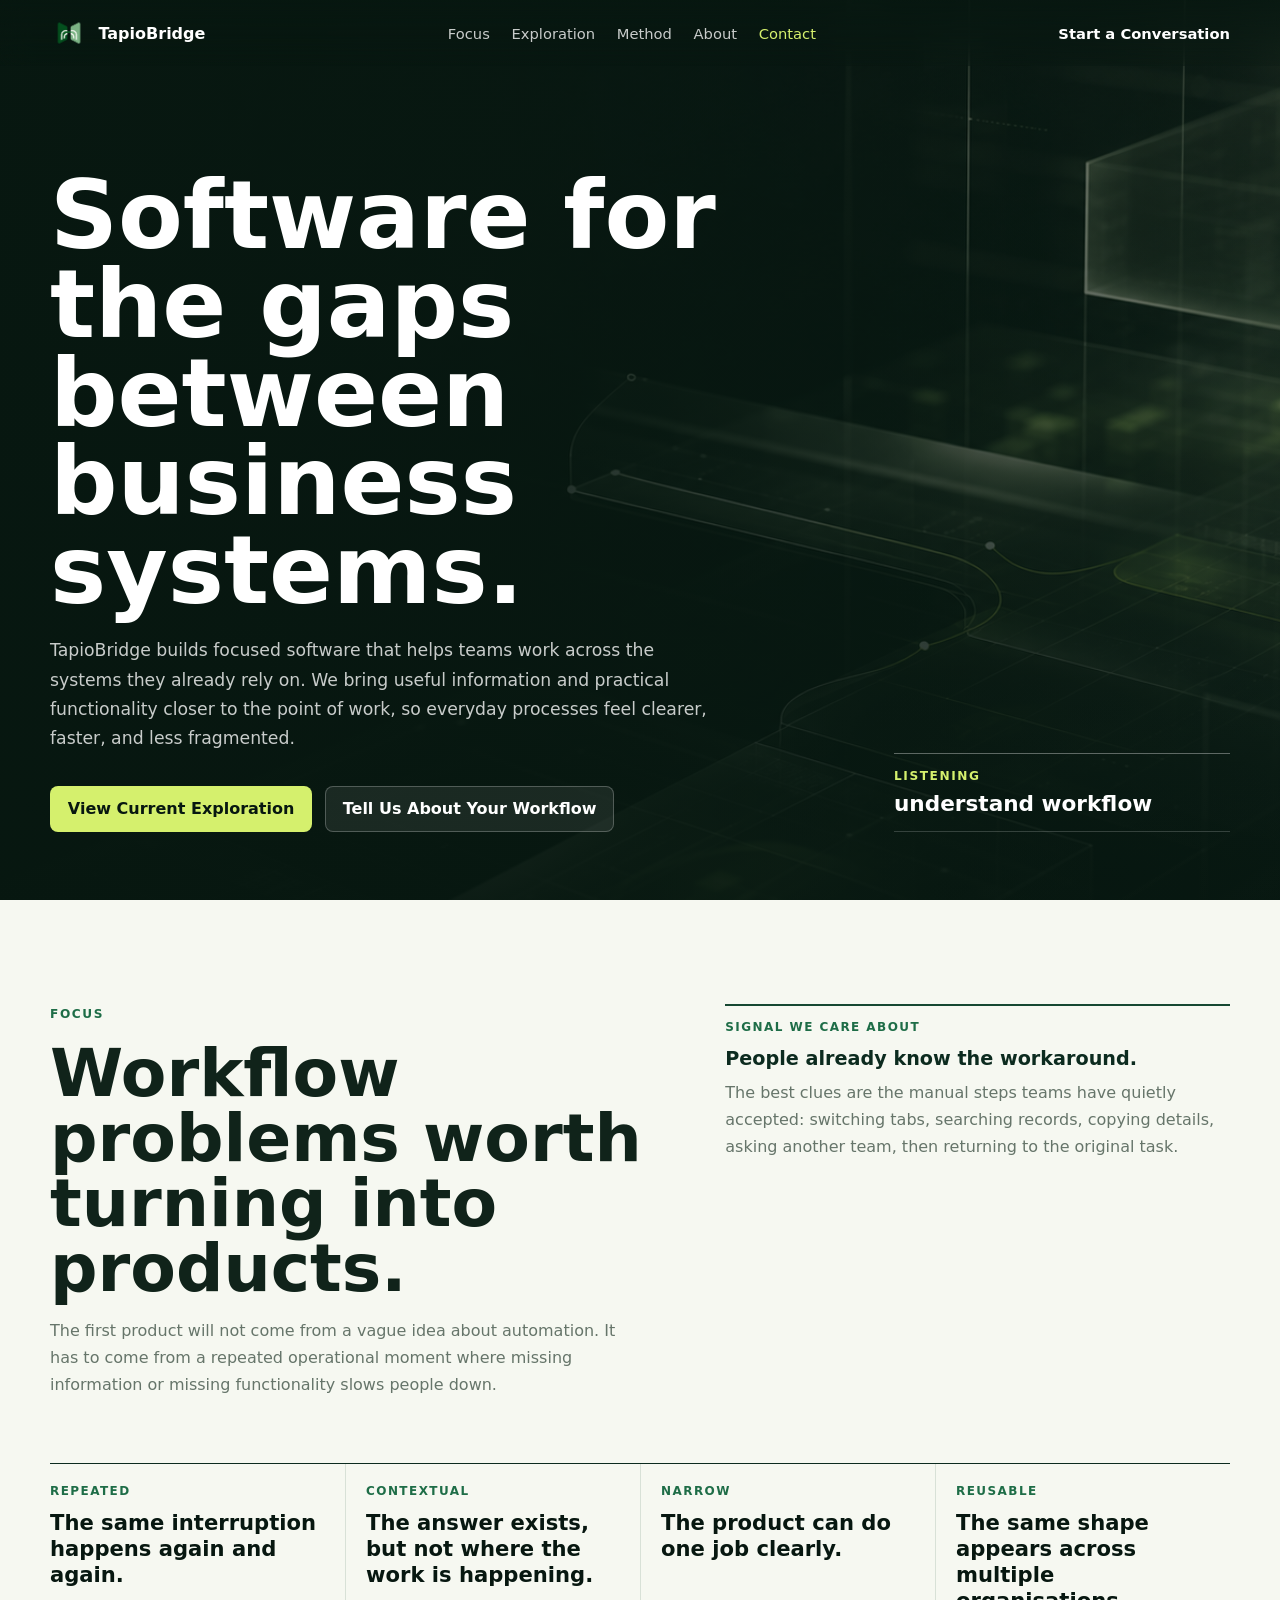
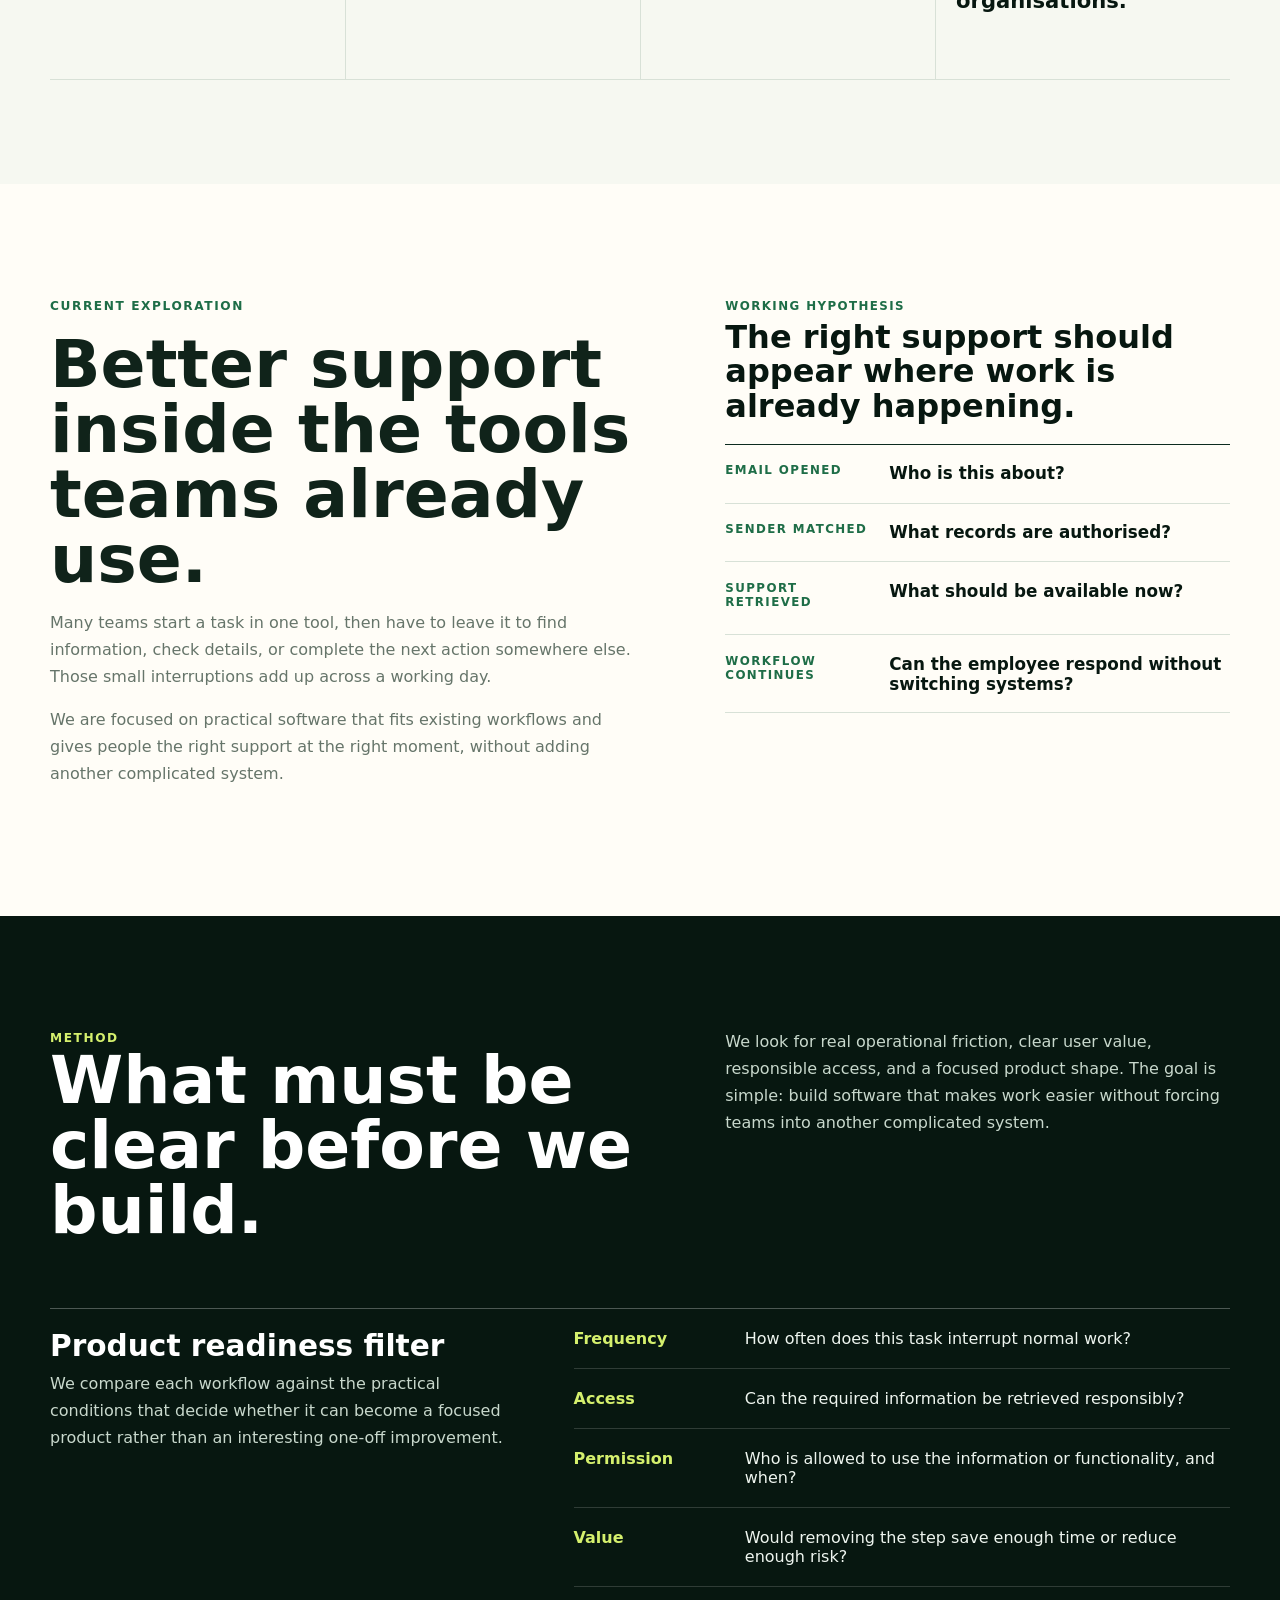
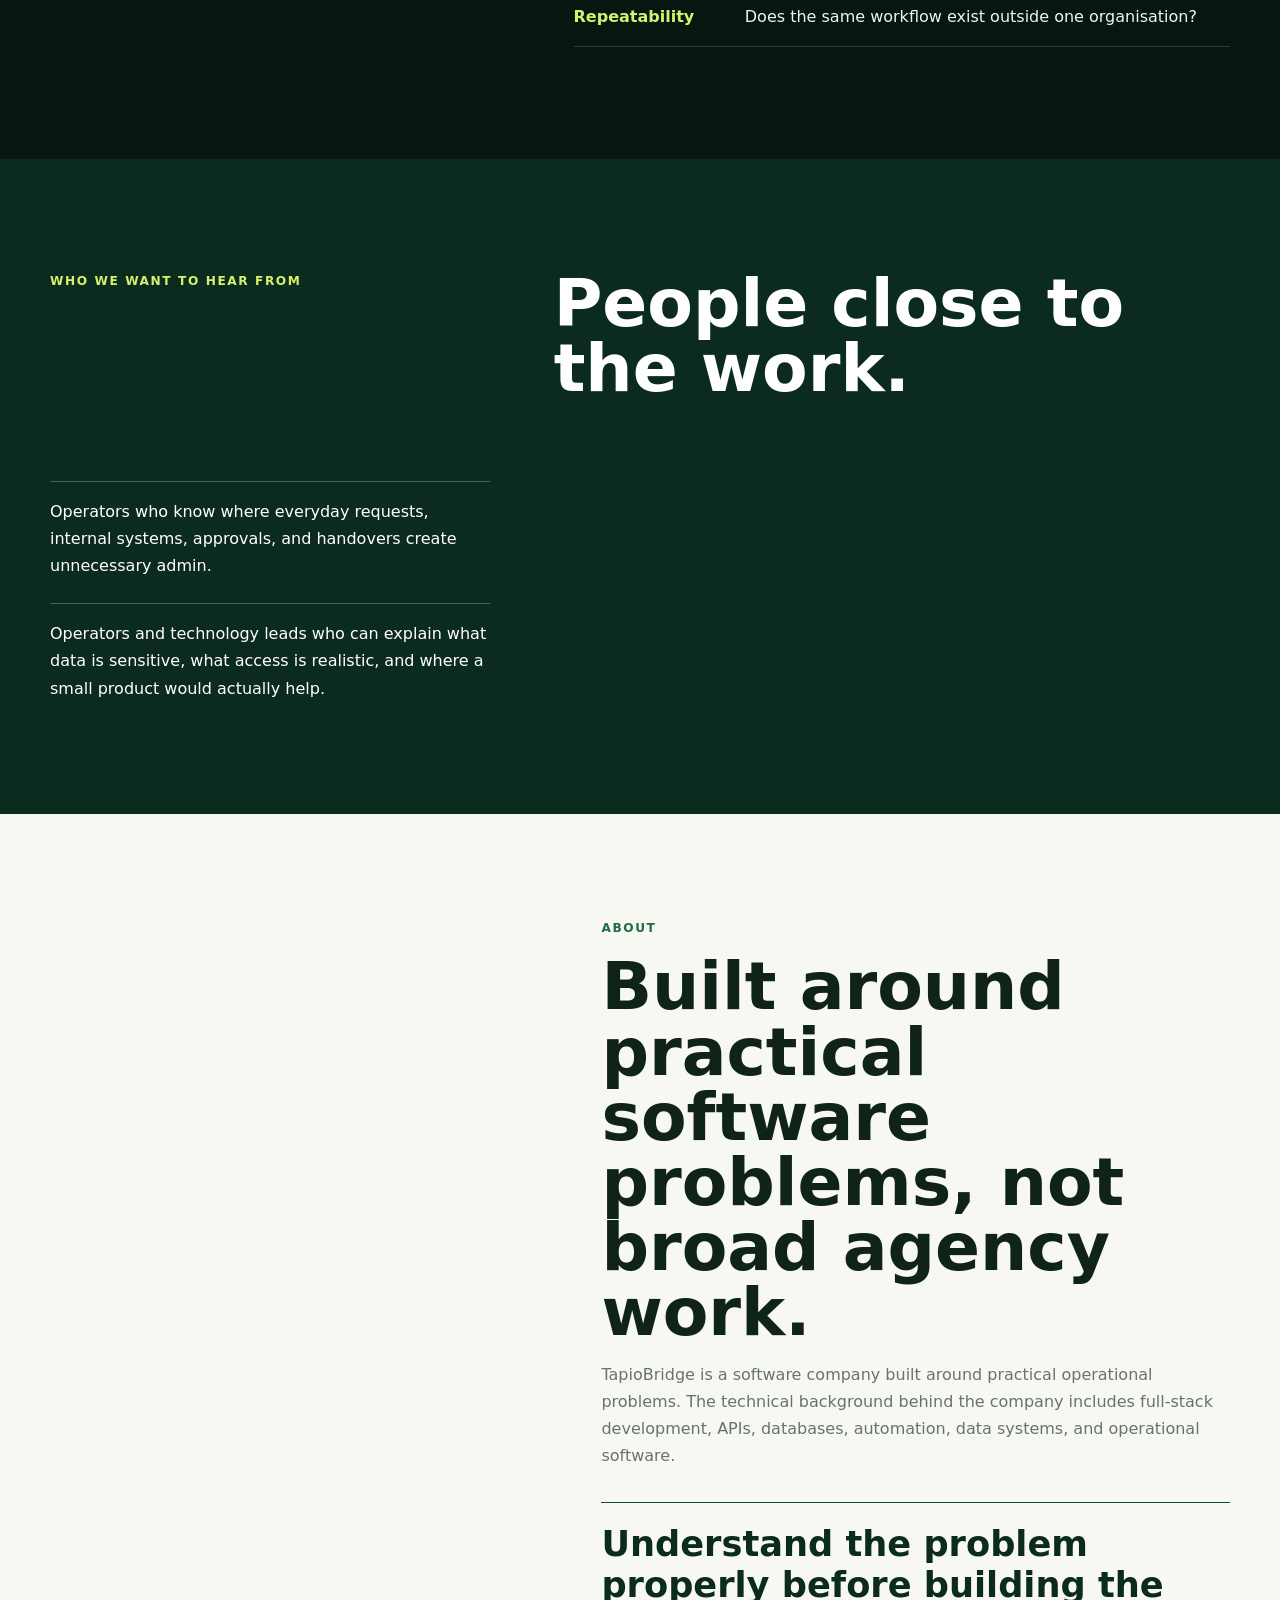
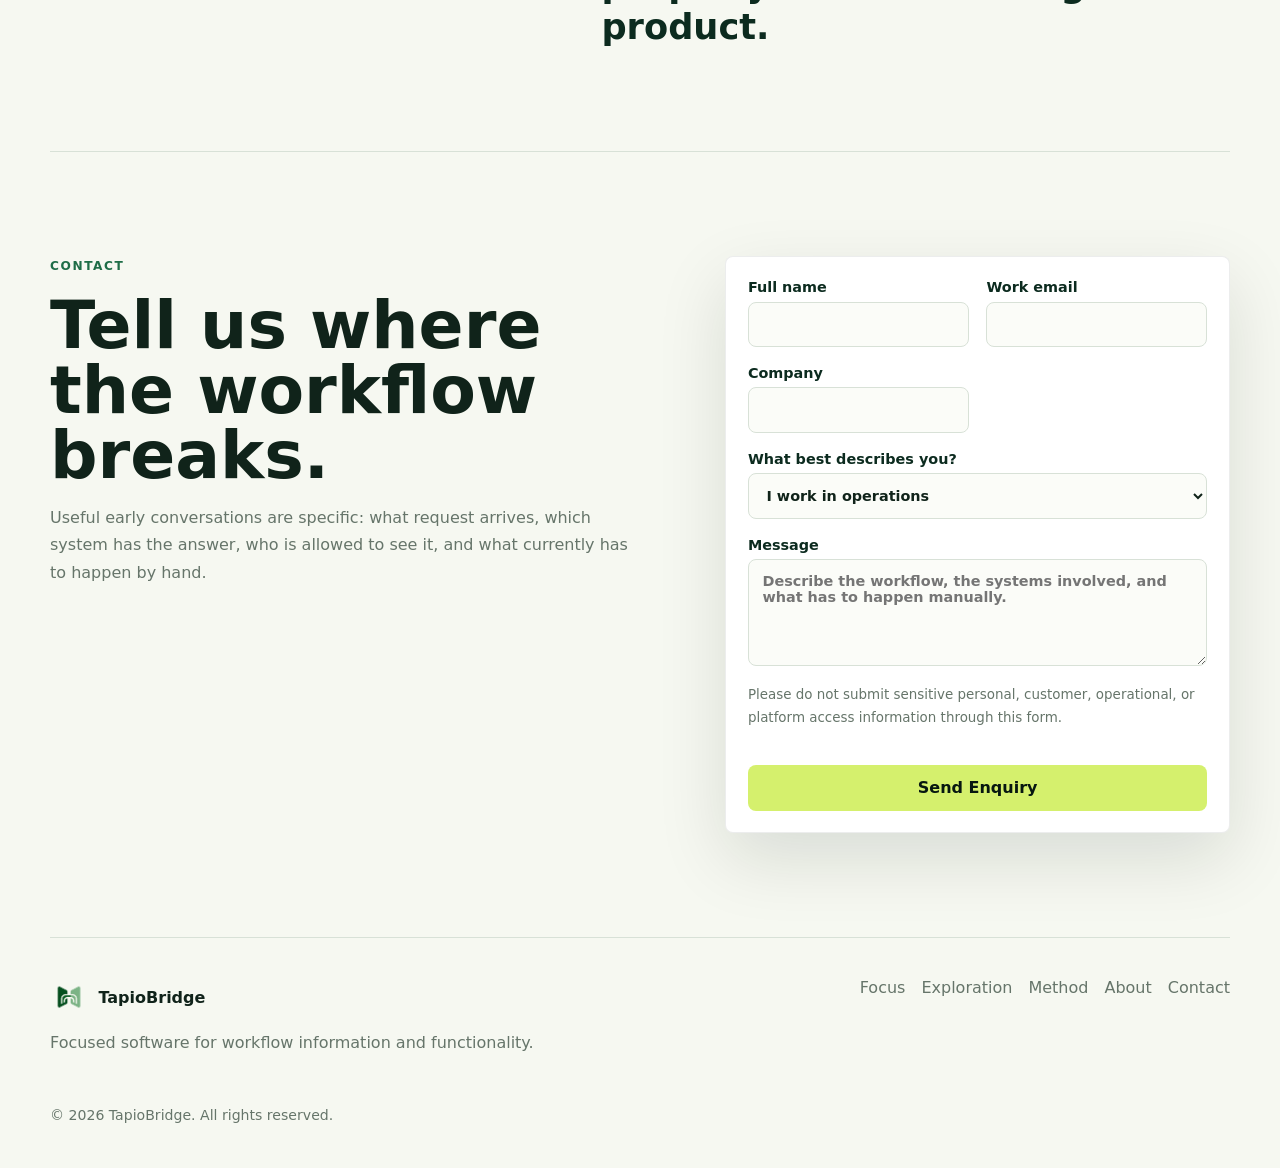
==== index.html @ 96fdd064 "update email" ====
<!doctype html>
<html lang="en">
  <head>
    <meta charset="utf-8">
    <meta name="viewport" content="width=device-width, initial-scale=1">
    <meta
      name="description"
      content="TapioBridge builds focused workflow software that brings information and functionality into the tools teams already use."
    >
    <title>TapioBridge | Workflow Software</title>
    <link rel="icon" type="image/png" href="assets/images/tapiobridge-logo.png">
    <link rel="apple-touch-icon" href="assets/images/tapiobridge-logo.png">
    <link rel="stylesheet" href="css/styles.css">
  </head>
  <body>
    <header class="site-header" id="top">
      <a class="brand" href="#top" aria-label="TapioBridge home">
        <img src="assets/images/tapiobridge-logo.png" alt="" class="brand-logo">
        <span>TapioBridge</span>
      </a>
      <button class="nav-toggle" type="button" aria-label="Open navigation" aria-expanded="false">
        <span></span>
        <span></span>
      </button>
      <nav class="nav-links" aria-label="Primary navigation">
        <a href="#focus">Focus</a>
        <a href="#exploration">Exploration</a>
        <a href="#method">Method</a>
        <a href="#about">About</a>
        <a href="#contact">Contact</a>
      </nav>
      <a class="header-link" href="#contact">Start a Conversation</a>
    </header>

    <main>
      <section class="hero">
        <div class="hero-copy reveal">
          <h1>Software for the gaps between business systems.</h1>
          <p class="hero-text">
            TapioBridge builds focused software that helps teams work across the systems they
            already rely on. We bring useful information and practical functionality closer to the
            point of work, so everyday processes feel clearer, faster, and less fragmented.
          </p>
          <div class="hero-actions">
            <a class="button button-primary" href="#exploration">View Current Exploration</a>
            <a class="button button-secondary" href="#contact">Tell Us About Your Workflow</a>
          </div>
        </div>
        <div class="hero-status reveal" aria-label="Workflow support status">
          <span id="console-state">listening</span>
          <strong id="trace-message">understand workflow</strong>
        </div>
      </section>

      <section class="section section-focus" id="focus">
        <div class="focus-layout">
          <div class="section-heading reveal">
            <p class="eyebrow">Focus</p>
            <h2>Workflow problems worth turning into products.</h2>
            <p>
              The first product will not come from a vague idea about automation. It has to come
              from a repeated operational moment where missing information or missing functionality
              slows people down.
            </p>
          </div>
          <div class="focus-note reveal">
            <span>Signal we care about</span>
            <strong>People already know the workaround.</strong>
            <p>
              The best clues are the manual steps teams have quietly accepted: switching tabs,
              searching records, copying details, asking another team, then returning to the
              original task.
            </p>
          </div>
        </div>
        <div class="signal-board reveal">
          <article class="signal-item">
            <span>Repeated</span>
            <strong>The same interruption happens again and again.</strong>
          </article>
          <article class="signal-item">
            <span>Contextual</span>
            <strong>The answer exists, but not where the work is happening.</strong>
          </article>
          <article class="signal-item">
            <span>Narrow</span>
            <strong>The product can do one job clearly.</strong>
          </article>
          <article class="signal-item">
            <span>Reusable</span>
            <strong>The same shape appears across multiple organisations.</strong>
          </article>
        </div>
      </section>

      <section class="section exploration" id="exploration">
        <div class="exploration-copy reveal">
          <p class="eyebrow">Current Exploration</p>
          <h2>Better support inside the tools teams already use.</h2>
          <p>
            Many teams start a task in one tool, then have to leave it to find information, check
            details, or complete the next action somewhere else. Those small interruptions add up
            across a working day.
          </p>
          <p>
            We are focused on practical software that fits existing workflows and gives people the
            right support at the right moment, without adding another complicated system.
          </p>
        </div>
        <div class="research-board reveal" aria-label="Workflow questions">
          <div class="board-heading">
            <span>Working hypothesis</span>
            <strong>The right support should appear where work is already happening.</strong>
          </div>
          <dl>
            <div>
              <dt>Email opened</dt>
              <dd>Who is this about?</dd>
            </div>
            <div>
              <dt>Sender matched</dt>
              <dd>What records are authorised?</dd>
            </div>
            <div>
              <dt>Support retrieved</dt>
              <dd>What should be available now?</dd>
            </div>
            <div>
              <dt>Workflow continues</dt>
              <dd>Can the employee respond without switching systems?</dd>
            </div>
          </dl>
        </div>
      </section>

      <section class="section method" id="method">
        <div class="method-heading reveal">
          <div class="method-title">
            <p class="eyebrow">Method</p>
            <h2>What must be clear before we build.</h2>
          </div>
          <p>
            We look for real operational friction, clear user value, responsible access, and a
            focused product shape. The goal is simple: build software that makes work easier without
            forcing teams into another complicated system.
          </p>
        </div>
        <div class="readiness-panel reveal">
          <div class="readiness-main">
            <h3>Product readiness filter</h3>
            <p>
              We compare each workflow against the practical conditions that decide whether it can
              become a focused product rather than an interesting one-off improvement.
            </p>
          </div>
          <ul class="readiness-list">
            <li>
              <strong>Frequency</strong>
              <span>How often does this task interrupt normal work?</span>
            </li>
            <li>
              <strong>Access</strong>
              <span>Can the required information be retrieved responsibly?</span>
            </li>
            <li>
              <strong>Permission</strong>
              <span>Who is allowed to use the information or functionality, and when?</span>
            </li>
            <li>
              <strong>Value</strong>
              <span>Would removing the step save enough time or reduce enough risk?</span>
            </li>
            <li>
              <strong>Repeatability</strong>
              <span>Does the same workflow exist outside one organisation?</span>
            </li>
          </ul>
        </div>
      </section>

      <section class="section conversation">
        <div class="conversation-panel reveal">
          <p class="eyebrow">Who We Want To Hear From</p>
          <h2>People close to the work.</h2>
          <div class="conversation-columns">
            <p>
              Operators who know where everyday requests, internal systems, approvals, and
              handovers create unnecessary admin.
            </p>
            <p>
              Operators and technology leads who can explain what data is sensitive, what access is
              realistic, and where a small product would actually help.
            </p>
          </div>
        </div>
      </section>

      <section class="section about" id="about">
        <div class="about-copy reveal">
          <p class="eyebrow">About</p>
          <h2>Built around practical software problems, not broad agency work.</h2>
          <p>
            TapioBridge is a software company built around practical operational problems. The
            technical background behind the company includes full-stack development, APIs,
            databases, automation, data systems, and operational software.
          </p>
          <blockquote>Understand the problem properly before building the product.</blockquote>
        </div>
      </section>

      <section class="section contact" id="contact">
        <div class="contact-copy reveal">
          <p class="eyebrow">Contact</p>
          <h2>Tell us where the workflow breaks.</h2>
          <p>
            Useful early conversations are specific: what request arrives, which system has the
            answer, who is allowed to see it, and what currently has to happen by hand.
          </p>
        </div>
        <form class="contact-form reveal" action="https://formsubmit.co/ajax/contact@tapiobridge.com" method="POST">
          <input type="hidden" name="_subject" value="New TapioBridge enquiry">
          <input type="hidden" name="_template" value="table">
          <input type="hidden" name="_captcha" value="false">
          <input type="hidden" name="_url" value="https://tapiobridge.com">
          <label>
            Full name
            <input type="text" name="name" autocomplete="name" required>
          </label>
          <label>
            Work email
            <input type="email" name="email" autocomplete="email" required>
          </label>
          <label>
            Company
            <input type="text" name="company" autocomplete="organization" required>
          </label>
          <label class="full-span">
            What best describes you?
            <select name="reason">
              <option>I work in operations</option>
              <option>I manage systems or data access</option>
              <option>I know a repeated workflow problem</option>
              <option>I have a general enquiry</option>
            </select>
          </label>
          <label class="full-span">
            Message
            <textarea name="message" rows="5" placeholder="Describe the workflow, the systems involved, and what has to happen manually." required></textarea>
          </label>
          <p class="privacy-note full-span">
            Please do not submit sensitive personal, customer, operational, or platform access
            information through this form.
          </p>
          <p class="form-status full-span" aria-live="polite"></p>
          <button class="button button-primary full-span" type="submit">Send Enquiry</button>
        </form>
      </section>
    </main>

    <footer class="site-footer">
      <div>
        <a class="brand footer-brand" href="#top" aria-label="TapioBridge home">
          <img src="assets/images/tapiobridge-logo.png" alt="" class="brand-logo">
          <span>TapioBridge</span>
        </a>
        <p>Focused software for workflow information and functionality.</p>
      </div>
      <nav class="footer-nav" aria-label="Footer navigation">
        <a href="#focus">Focus</a>
        <a href="#exploration">Exploration</a>
        <a href="#method">Method</a>
        <a href="#about">About</a>
        <a href="#contact">Contact</a>
      </nav>
      <p class="copyright">&copy; 2026 TapioBridge. All rights reserved.</p>
    </footer>

    <script src="js/main.js"></script>
  </body>
</html>
---- css/styles.css ----
:root {
  --paper: #f6f8f1;
  --paper-strong: #fffdf7;
  --ink: #10231a;
  --muted: #66756a;
  --line: #d8e1d7;
  --green-950: #071710;
  --green-900: #0c2b1f;
  --green-800: #164832;
  --green-700: #1e6d47;
  --green-500: #4da874;
  --sage: #dbe9d7;
  --lime: #d5f06d;
  --radius: 8px;
}

* {
  box-sizing: border-box;
}

html {
  scroll-behavior: smooth;
}

body {
  margin: 0;
  color: var(--ink);
  background: var(--paper);
  font-family: ui-sans-serif, system-ui, -apple-system, BlinkMacSystemFont, "Segoe UI", Arial, sans-serif;
}

a {
  color: inherit;
  text-decoration: none;
}

button,
input,
select,
textarea {
  font: inherit;
}

.site-header {
  position: fixed;
  top: 0;
  left: 0;
  right: 0;
  z-index: 20;
  display: grid;
  grid-template-columns: auto 1fr auto;
  align-items: center;
  gap: 1.5rem;
  padding: 0.9rem max(1rem, calc((100% - 1180px) / 2));
  color: #ffffff;
  background: linear-gradient(180deg, rgba(7, 23, 16, 0.78), rgba(7, 23, 16, 0.18));
  backdrop-filter: blur(16px);
}

.brand {
  display: inline-flex;
  align-items: center;
  gap: 0.68rem;
  font-weight: 850;
  letter-spacing: 0;
}

.brand-logo {
  width: 2.35rem;
  height: 2.35rem;
  object-fit: contain;
}

.nav-links {
  justify-self: center;
  display: flex;
  gap: 1.35rem;
  color: rgba(255, 255, 255, 0.78);
  font-size: 0.92rem;
}

.nav-links a,
.footer-nav a {
  transition: color 160ms ease;
}

.nav-links a:hover,
.nav-links a.active,
.header-link:hover {
  color: var(--lime);
}

.header-link {
  color: #ffffff;
  font-weight: 800;
  font-size: 0.92rem;
}

.nav-toggle {
  display: none;
}

.hero {
  position: relative;
  display: grid;
  grid-template-columns: minmax(0, 0.88fr) minmax(280px, 0.52fr);
  align-items: end;
  gap: 2rem;
  min-height: 100vh;
  padding: 8rem max(1rem, calc((100% - 1180px) / 2)) 4.25rem;
  color: #ffffff;
  overflow: hidden;
  isolation: isolate;
}

.hero::before {
  content: "";
  position: absolute;
  inset: -3%;
  z-index: -2;
  background-image: url("../assets/images/tapiobridge-hero-background.png");
  background-size: cover;
  background-position: center;
  transform: scale(1.03);
  animation: heroDrift 18s ease-in-out infinite alternate;
}

.hero::after {
  content: "";
  position: absolute;
  inset: 0;
  z-index: -1;
  background:
    linear-gradient(90deg, rgba(7, 23, 16, 0.93) 0%, rgba(7, 23, 16, 0.76) 39%, rgba(7, 23, 16, 0.2) 100%),
    linear-gradient(180deg, rgba(7, 23, 16, 0.2), rgba(7, 23, 16, 0.88));
}

.hero-copy {
  max-width: 760px;
}

.eyebrow {
  margin: 0 0 1rem;
  color: var(--green-700);
  font-size: 0.76rem;
  font-weight: 900;
  letter-spacing: 0.13em;
  text-transform: uppercase;
}

.hero .eyebrow,
.method .eyebrow,
.conversation-panel .eyebrow {
  color: var(--lime);
}

h1,
h2,
h3,
p {
  margin-top: 0;
}

h1 {
  max-width: 11.5ch;
  margin-bottom: 1.35rem;
  font-size: 5.9rem;
  line-height: 0.94;
  letter-spacing: 0;
}

h2 {
  max-width: 13ch;
  margin-bottom: 1rem;
  font-size: 4.15rem;
  line-height: 0.98;
  letter-spacing: 0;
}

h3 {
  margin-bottom: 0.45rem;
  font-size: 1.08rem;
}

p {
  color: var(--muted);
  line-height: 1.7;
}

.hero-text {
  max-width: 42rem;
  color: rgba(255, 255, 255, 0.78);
  font-size: 1.08rem;
}

.hero-actions {
  display: flex;
  flex-wrap: wrap;
  gap: 0.8rem;
  margin-top: 2rem;
}

.button {
  display: inline-flex;
  align-items: center;
  justify-content: center;
  min-height: 2.85rem;
  padding: 0.88rem 1.05rem;
  border: 1px solid transparent;
  border-radius: var(--radius);
  font-weight: 850;
  line-height: 1;
  transition: transform 170ms ease, background 170ms ease, border-color 170ms ease;
}

.button:hover {
  transform: translateY(-2px);
}

.button-primary {
  color: var(--green-950);
  background: var(--lime);
}

.button-secondary {
  color: #ffffff;
  border-color: rgba(255, 255, 255, 0.24);
  background: rgba(255, 255, 255, 0.08);
}

.hero-status {
  justify-self: end;
  width: min(100%, 21rem);
  padding: 0.95rem 0;
  border-top: 1px solid rgba(255, 255, 255, 0.34);
  border-bottom: 1px solid rgba(255, 255, 255, 0.18);
}

.hero-status span {
  display: block;
  margin-bottom: 0.5rem;
  color: var(--lime);
  font-size: 0.76rem;
  font-weight: 900;
  letter-spacing: 0.13em;
  text-transform: uppercase;
}

.hero-status strong {
  color: #ffffff;
  font-size: 1.35rem;
}

.section,
.site-footer {
  width: min(1180px, calc(100% - 2rem));
  margin: 0 auto;
}

.section {
  padding: 6.5rem 0;
}

.focus-layout,
.exploration,
.method-heading,
.contact {
  display: grid;
  grid-template-columns: minmax(0, 0.92fr) minmax(320px, 0.78fr);
  gap: 5rem;
  align-items: start;
}

.section-heading {
  display: grid;
  gap: 1rem;
}

.section-heading h2,
.method-heading h2 {
  margin-bottom: 0;
}

.section-heading p {
  max-width: 680px;
  margin-bottom: 0;
}

.focus-note {
  padding-top: 0.9rem;
  border-top: 2px solid var(--green-800);
}

.focus-note span,
.signal-item span {
  display: block;
  margin-bottom: 0.8rem;
  color: var(--green-700);
  font-size: 0.75rem;
  font-weight: 900;
  letter-spacing: 0.12em;
  text-transform: uppercase;
}

.focus-note strong {
  display: block;
  margin-bottom: 0.55rem;
  color: var(--green-900);
  font-size: 1.2rem;
}

.focus-note p {
  margin-bottom: 0;
}

.signal-board {
  display: grid;
  grid-template-columns: repeat(4, minmax(0, 1fr));
  margin-top: 4rem;
  border-top: 1px solid var(--green-900);
}

.signal-item {
  min-height: 13.5rem;
  padding: 1.25rem 1.25rem 1.25rem 0;
  border-bottom: 1px solid var(--line);
}

.signal-item + .signal-item {
  padding-left: 1.25rem;
  border-left: 1px solid var(--line);
}

.signal-item strong {
  display: block;
  max-width: 17rem;
  color: var(--green-950);
  font-size: 1.32rem;
  line-height: 1.22;
}

.exploration {
  width: 100%;
  max-width: none;
  padding: 7rem max(1rem, calc((100% - 1180px) / 2));
  background: var(--paper-strong);
}

.exploration-copy p:not(.eyebrow) {
  max-width: 680px;
}

.disclaimer {
  margin-top: 1.5rem;
  padding-top: 1rem;
  border-top: 1px solid var(--line);
  color: var(--green-800);
  font-weight: 730;
}

.research-board {
  padding-top: 0.2rem;
}

.board-heading {
  padding: 0 0 1.25rem;
  border-bottom: 1px solid var(--green-900);
}

.board-heading span,
.research-board dt {
  display: block;
  margin-bottom: 0.45rem;
  color: var(--green-700);
  font-size: 0.74rem;
  font-weight: 900;
  letter-spacing: 0.12em;
  text-transform: uppercase;
}

.board-heading strong {
  display: block;
  color: var(--green-950);
  font-size: 2rem;
  line-height: 1.08;
}

.research-board dl {
  margin: 0;
}

.research-board dl div {
  display: grid;
  grid-template-columns: minmax(9rem, 0.36fr) minmax(0, 1fr);
  gap: 1.25rem;
  padding: 1.15rem 0;
  border-bottom: 1px solid var(--line);
}

.research-board dd {
  margin: 0;
  color: var(--green-950);
  font-size: 1.05rem;
  font-weight: 800;
}

.method {
  width: 100%;
  max-width: none;
  padding: 7rem max(1rem, calc((100% - 1180px) / 2));
  background: var(--green-950);
}

.method-heading {
  margin-bottom: 4rem;
}

.method-heading h2,
.method-heading p {
  color: #ffffff;
}

.method-heading p {
  margin-bottom: 0;
  color: #c8d8cc;
}

.readiness-panel {
  display: grid;
  grid-template-columns: minmax(0, 0.7fr) minmax(0, 1fr);
  gap: 4rem;
  align-items: start;
  border-top: 1px solid rgba(255, 255, 255, 0.28);
}

.readiness-main {
  position: sticky;
  top: 6rem;
  padding-top: 1.25rem;
}

.readiness-main h3 {
  color: #ffffff;
  font-size: 1.85rem;
}

.readiness-main p {
  color: #c8d8cc;
}

.readiness-list {
  padding: 0;
  margin: 0;
  list-style: none;
}

.readiness-list li {
  display: grid;
  grid-template-columns: minmax(8rem, 0.32fr) minmax(0, 1fr);
  gap: 1rem;
  padding: 1.25rem 0;
  border-bottom: 1px solid rgba(255, 255, 255, 0.16);
}

.readiness-list strong {
  color: var(--lime);
}

.readiness-list span {
  color: #eef5ef;
}

.conversation {
  width: 100%;
  max-width: none;
  padding: 0;
}

.conversation-panel {
  display: grid;
  grid-template-columns: minmax(0, 0.65fr) minmax(0, 1fr);
  gap: 4rem;
  padding: 7rem max(1rem, calc((100% - 1180px) / 2));
  background: var(--green-900);
}

.conversation-panel h2,
.conversation-panel p {
  color: #ffffff;
}

.conversation-columns {
  display: grid;
  gap: 1.5rem;
}

.conversation-columns p {
  margin: 0;
  padding-top: 1rem;
  border-top: 1px solid rgba(255, 255, 255, 0.26);
}

.about {
  display: grid;
  grid-template-columns: minmax(0, 0.75fr) minmax(0, 1fr);
  gap: 5rem;
}

.about-copy {
  grid-column: 2;
}

blockquote {
  margin: 2rem 0 0;
  padding: 1.25rem 0 0;
  border-top: 1px solid var(--green-800);
  color: var(--green-900);
  font-size: 2.2rem;
  font-weight: 850;
  line-height: 1.18;
}

.contact {
  padding-top: 6.5rem;
  border-top: 1px solid var(--line);
}

.contact-form {
  display: grid;
  grid-template-columns: repeat(2, minmax(0, 1fr));
  gap: 1.1rem;
  padding: 1.35rem;
  border: 1px solid rgba(16, 35, 26, 0.08);
  border-radius: var(--radius);
  background: #ffffff;
  box-shadow: 0 26px 70px rgba(7, 23, 16, 0.12);
}

label {
  display: grid;
  gap: 0.42rem;
  color: var(--green-900);
  font-size: 0.9rem;
  font-weight: 760;
}

input,
select,
textarea {
  width: 100%;
  min-height: 2.85rem;
  padding: 0.78rem 0.85rem;
  border: 1px solid var(--line);
  border-radius: var(--radius);
  background: #fbfcf8;
  color: var(--ink);
  outline: none;
  transition: border-color 160ms ease, box-shadow 160ms ease, background 160ms ease;
}

textarea {
  resize: vertical;
}

input:focus,
select:focus,
textarea:focus {
  border-color: var(--green-700);
  background: #ffffff;
  box-shadow: 0 0 0 4px rgba(77, 168, 116, 0.12);
}

.full-span {
  grid-column: 1 / -1;
}

.privacy-note {
  margin: 0;
  font-size: 0.84rem;
}

.form-status {
  margin: 0;
  font-size: 0.92rem;
  font-weight: 760;
}

.form-status.is-success {
  color: var(--green-700);
}

.form-status.is-error {
  color: #8b1e1e;
}

.site-footer {
  display: grid;
  grid-template-columns: minmax(250px, 1fr) auto;
  gap: 2rem;
  padding: 2.5rem 0;
  border-top: 1px solid var(--line);
}

.footer-brand {
  margin-bottom: 0.8rem;
}

.footer-nav {
  display: flex;
  flex-wrap: wrap;
  justify-content: flex-end;
  gap: 1rem;
  color: var(--muted);
}

.footer-nav a:hover {
  color: var(--green-700);
}

.copyright {
  grid-column: 1 / -1;
  margin: 0;
  font-size: 0.88rem;
}

.reveal {
  opacity: 0;
  transform: translateY(18px);
  transition: opacity 650ms ease, transform 650ms ease;
}

.reveal.in-view {
  opacity: 1;
  transform: translateY(0);
}

@keyframes heroDrift {
  from {
    transform: scale(1.03) translate3d(0, 0, 0);
  }
  to {
    transform: scale(1.08) translate3d(-1.4rem, -0.8rem, 0);
  }
}

@media (prefers-reduced-motion: reduce) {
  *,
  *::before,
  *::after {
    scroll-behavior: auto !important;
    animation-duration: 0.01ms !important;
    animation-iteration-count: 1 !important;
    transition-duration: 0.01ms !important;
  }

  .reveal {
    opacity: 1;
    transform: none;
  }
}

@media (max-width: 980px) {
  .site-header {
    grid-template-columns: auto auto;
    padding-inline: 1rem;
  }

  .nav-toggle {
    justify-self: end;
    display: grid;
    gap: 0.36rem;
    place-content: center;
    width: 2.65rem;
    height: 2.65rem;
    border: 1px solid rgba(255, 255, 255, 0.22);
    border-radius: var(--radius);
    background: rgba(255, 255, 255, 0.08);
  }

  .nav-toggle span {
    width: 1.1rem;
    height: 2px;
    background: #ffffff;
  }

  .nav-links,
  .header-link {
    display: none;
  }

  .nav-links.open {
    grid-column: 1 / -1;
    display: grid;
    justify-self: stretch;
    gap: 0.8rem;
    padding: 1rem 0;
    border-top: 1px solid rgba(255, 255, 255, 0.22);
  }

  .hero,
  .focus-layout,
  .exploration,
  .method-heading,
  .readiness-panel,
  .conversation-panel,
  .about,
  .contact {
    grid-template-columns: 1fr;
  }

  .hero {
    align-items: end;
    min-height: 860px;
    padding-inline: 1rem;
  }

  h1 {
    font-size: 4.55rem;
  }

  h2 {
    font-size: 3.15rem;
  }

  .hero-status {
    justify-self: start;
  }

  .signal-board {
    grid-template-columns: repeat(2, minmax(0, 1fr));
  }

  .signal-item:nth-child(odd) {
    padding-left: 0;
    border-left: 0;
  }

  .about-copy {
    grid-column: auto;
  }

  .readiness-main {
    position: static;
  }
}

@media (max-width: 680px) {
  .site-header {
    padding-block: 0.72rem;
  }

  .brand {
    gap: 0.52rem;
    font-size: 0.96rem;
  }

  .brand-logo {
    width: 2rem;
    height: 2rem;
  }

  .nav-toggle {
    width: 2.35rem;
    height: 2.35rem;
  }

  .hero {
    min-height: 760px;
    padding-top: 6.4rem;
  }

  h1 {
    max-width: 12.8ch;
    font-size: 3.05rem;
  }

  h2 {
    max-width: 16ch;
    font-size: 2.18rem;
  }

  blockquote {
    font-size: 1.5rem;
  }

  .hero-actions {
    width: 100%;
  }

  .button {
    min-height: 2.55rem;
    padding: 0.72rem 0.9rem;
    font-size: 0.92rem;
  }

  .signal-board,
  .research-board dl div,
  .readiness-list li,
  .contact-form,
  .site-footer {
    grid-template-columns: 1fr;
  }

  .signal-item,
  .signal-item + .signal-item {
    min-height: auto;
    padding: 1.1rem 0;
    border-left: 0;
  }

  .footer-nav {
    justify-content: flex-start;
  }
}
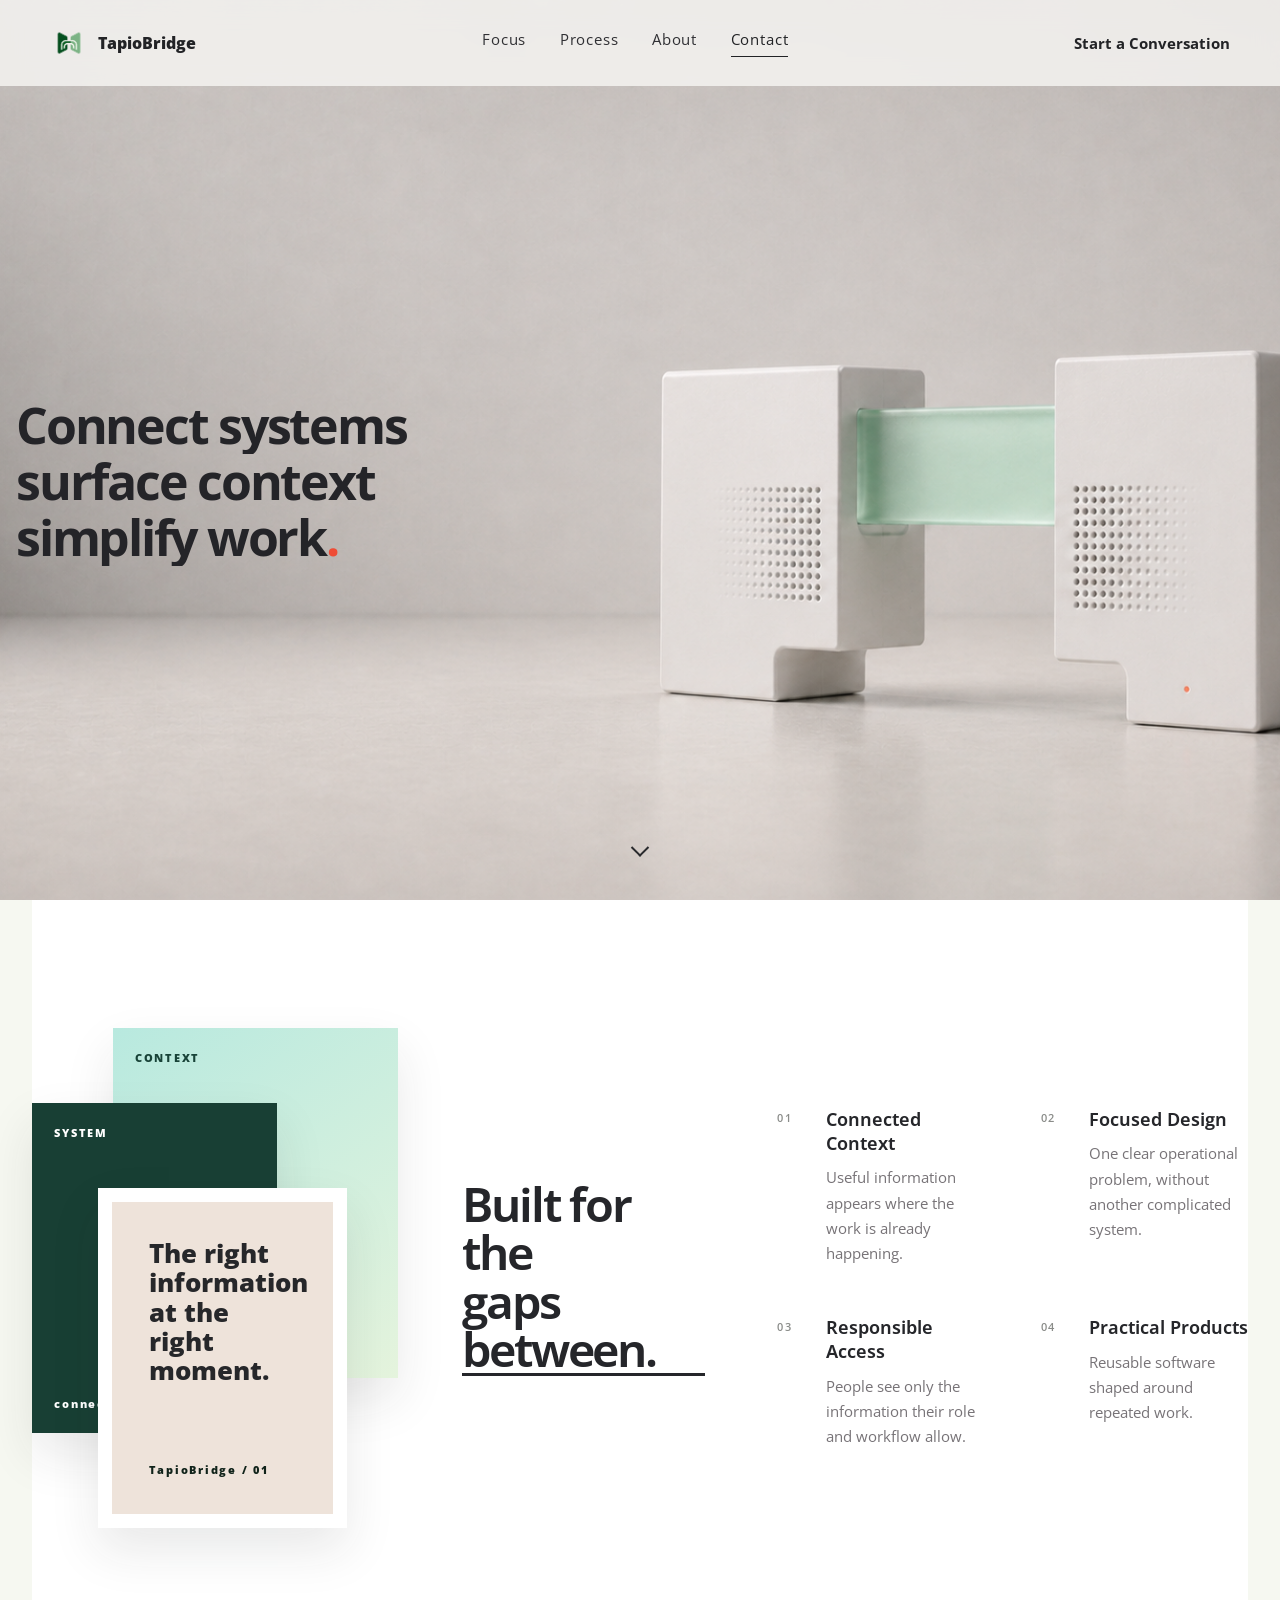
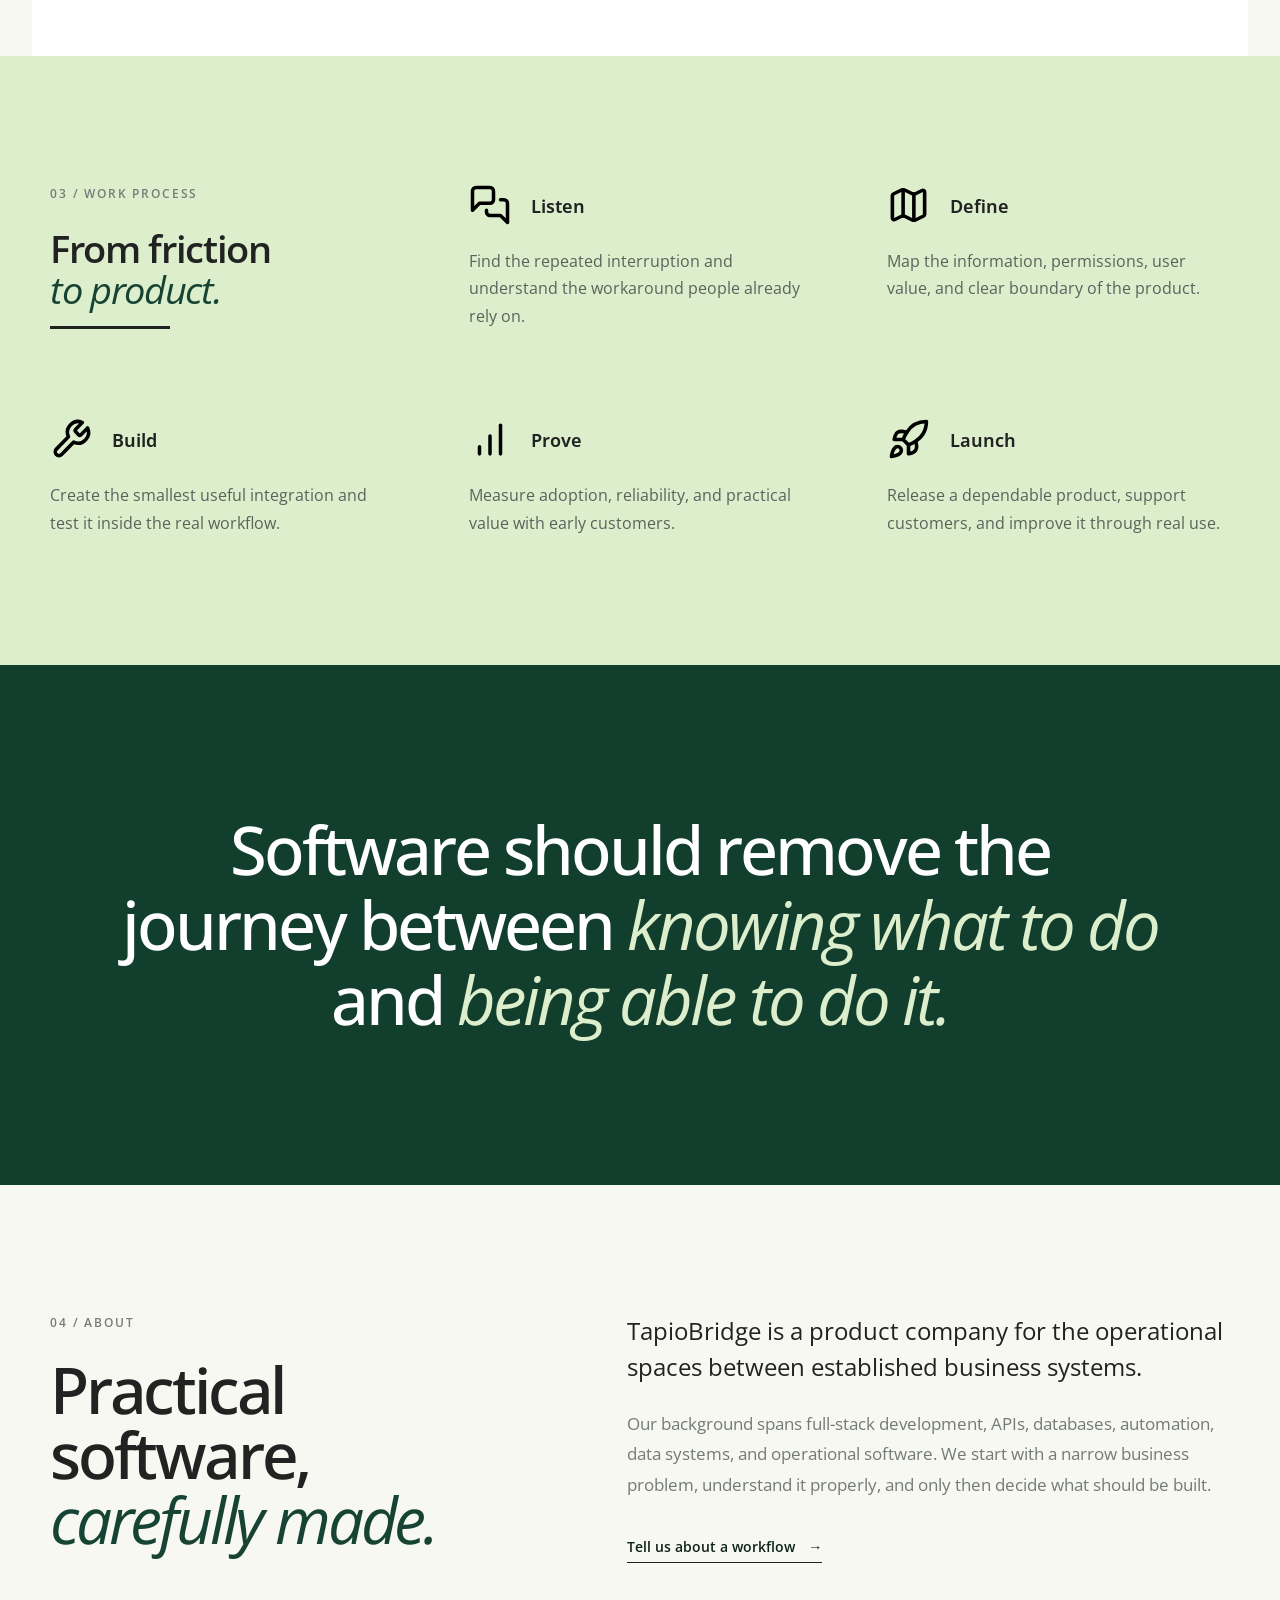
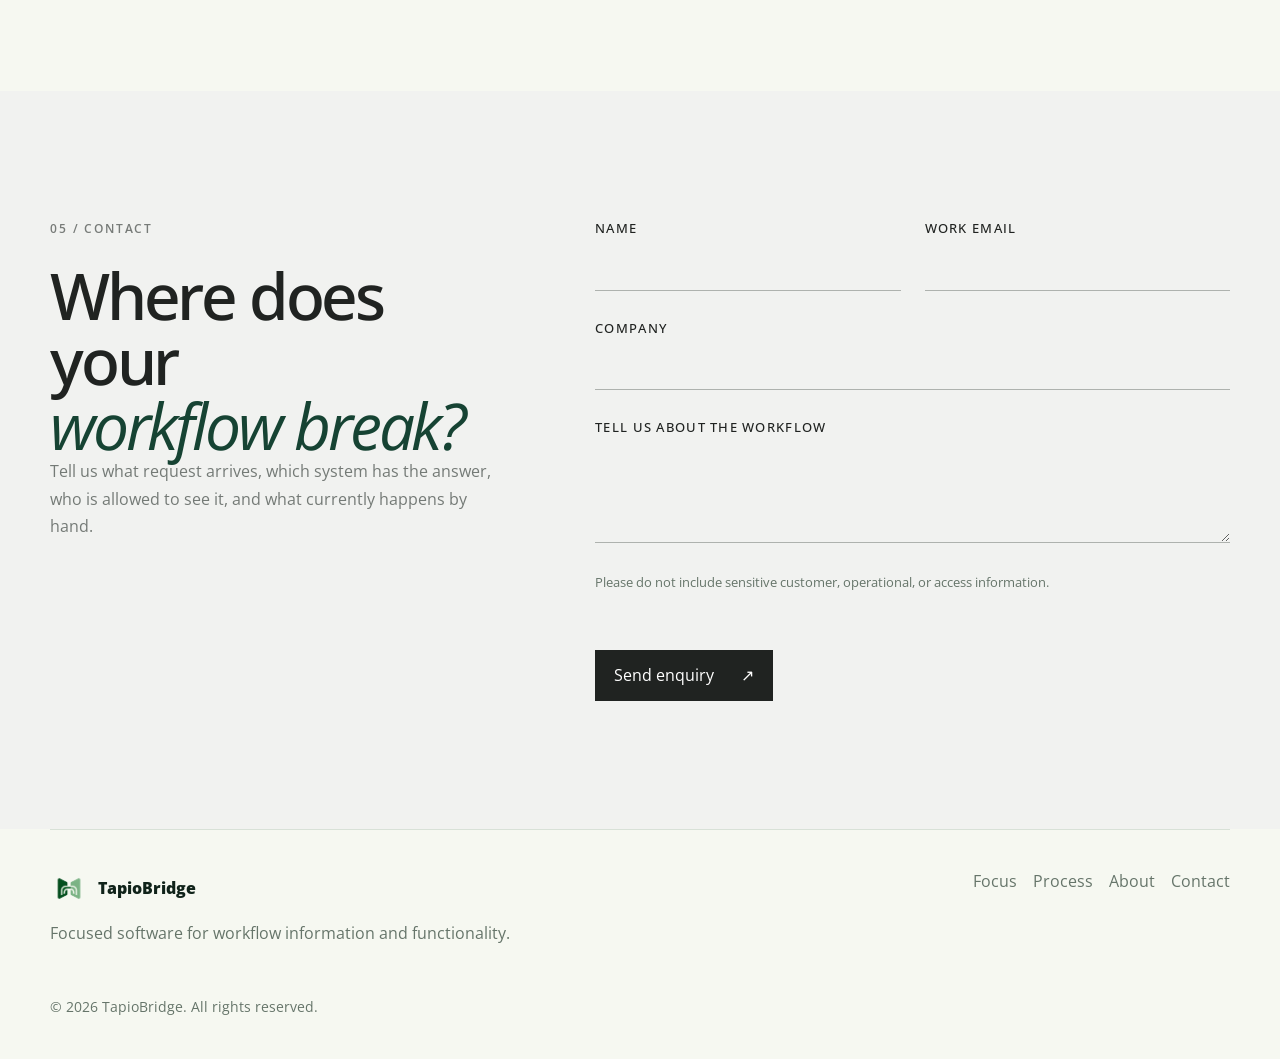
==== commit fe0c32f2: "update website new design" ====
--- a/index.html
+++ b/index.html
@@ -24,8 +24,7 @@
       </button>
       <nav class="nav-links" aria-label="Primary navigation">
         <a href="#focus">Focus</a>
-        <a href="#exploration">Exploration</a>
-        <a href="#method">Method</a>
+        <a href="#process">Process</a>
         <a href="#about">About</a>
         <a href="#contact">Contact</a>
       </nav>
@@ -34,225 +33,61 @@
 
     <main>
       <section class="hero">
-        <div class="hero-copy reveal">
-          <h1>Software for the gaps between business systems.</h1>
-          <p class="hero-text">
-            TapioBridge builds focused software that helps teams work across the systems they
-            already rely on. We bring useful information and practical functionality closer to the
-            point of work, so everyday processes feel clearer, faster, and less fragmented.
-          </p>
-          <div class="hero-actions">
-            <a class="button button-primary" href="#exploration">View Current Exploration</a>
-            <a class="button button-secondary" href="#contact">Tell Us About Your Workflow</a>
-          </div>
+        <div class="hero-copy" aria-label="Connect systems, surface context, simplify work">
+          <h1>
+            <span class="hero-line"><span>Connect systems</span></span>
+            <span class="hero-line"><span>surface context</span></span>
+            <span class="hero-line"><span>simplify work<i>.</i></span></span>
+          </h1>
         </div>
-        <div class="hero-status reveal" aria-label="Workflow support status">
-          <span id="console-state">listening</span>
-          <strong id="trace-message">understand workflow</strong>
+        <a class="hero-scroll" href="#focus" aria-label="Continue to our focus"><span></span></a>
+      </section>
+
+      <section class="section section-focus" id="focus">
+        <div class="focus-collage reveal" aria-label="Information moving cleanly between business systems">
+          <div class="collage-card collage-card-back"><span>CONTEXT</span><b>authorised</b></div>
+          <div class="collage-card collage-card-mid"><span>SYSTEM</span><b>connected</b></div>
+          <div class="collage-card collage-card-front"><p>The right information<br>at the right moment.</p><small>TapioBridge / 01</small></div>
+        </div>
+        <div class="focus-heading reveal">
+          <h2>Built for the<br><span>gaps between.</span></h2>
+        </div>
+        <div class="focus-features reveal">
+          <article><span class="feature-number">01</span><div><h3>Connected Context</h3><p>Useful information appears where the work is already happening.</p></div></article>
+          <article><span class="feature-number">02</span><div><h3>Focused Design</h3><p>One clear operational problem, without another complicated system.</p></div></article>
+          <article><span class="feature-number">03</span><div><h3>Responsible Access</h3><p>People see only the information their role and workflow allow.</p></div></article>
+          <article><span class="feature-number">04</span><div><h3>Practical Products</h3><p>Reusable software shaped around repeated work.</p></div></article>
         </div>
       </section>
 
-      <section class="section section-focus" id="focus">
-        <div class="focus-layout">
-          <div class="section-heading reveal">
-            <p class="eyebrow">Focus</p>
-            <h2>Workflow problems worth turning into products.</h2>
-            <p>
-              The first product will not come from a vague idea about automation. It has to come
-              from a repeated operational moment where missing information or missing functionality
-              slows people down.
-            </p>
-          </div>
-          <div class="focus-note reveal">
-            <span>Signal we care about</span>
-            <strong>People already know the workaround.</strong>
-            <p>
-              The best clues are the manual steps teams have quietly accepted: switching tabs,
-              searching records, copying details, asking another team, then returning to the
-              original task.
-            </p>
-          </div>
-        </div>
-        <div class="signal-board reveal">
-          <article class="signal-item">
-            <span>Repeated</span>
-            <strong>The same interruption happens again and again.</strong>
-          </article>
-          <article class="signal-item">
-            <span>Contextual</span>
-            <strong>The answer exists, but not where the work is happening.</strong>
-          </article>
-          <article class="signal-item">
-            <span>Narrow</span>
-            <strong>The product can do one job clearly.</strong>
-          </article>
-          <article class="signal-item">
-            <span>Reusable</span>
-            <strong>The same shape appears across multiple organisations.</strong>
-          </article>
+      <section class="process" id="process">
+        <div class="process-heading reveal"><p class="section-no">03 / Work process</p><h2>From friction<br><em>to product.</em></h2></div>
+        <div class="process-grid reveal">
+          <article><div class="process-card-title"><img src="assets/icons/listen.svg" alt=""><h3>Listen</h3></div><p>Find the repeated interruption and understand the workaround people already rely on.</p></article>
+          <article><div class="process-card-title"><img src="assets/icons/define.svg" alt=""><h3>Define</h3></div><p>Map the information, permissions, user value, and clear boundary of the product.</p></article>
+          <article><div class="process-card-title"><img src="assets/icons/build.svg" alt=""><h3>Build</h3></div><p>Create the smallest useful integration and test it inside the real workflow.</p></article>
+          <article><div class="process-card-title"><img src="assets/icons/prove.svg" alt=""><h3>Prove</h3></div><p>Measure adoption, reliability, and practical value with early customers.</p></article>
+          <article><div class="process-card-title"><img src="assets/icons/launch.svg" alt=""><h3>Launch</h3></div><p>Release a dependable product, support customers, and improve it through real use.</p></article>
         </div>
       </section>
 
-      <section class="section exploration" id="exploration">
-        <div class="exploration-copy reveal">
-          <p class="eyebrow">Current Exploration</p>
-          <h2>Better support inside the tools teams already use.</h2>
-          <p>
-            Many teams start a task in one tool, then have to leave it to find information, check
-            details, or complete the next action somewhere else. Those small interruptions add up
-            across a working day.
-          </p>
-          <p>
-            We are focused on practical software that fits existing workflows and gives people the
-            right support at the right moment, without adding another complicated system.
-          </p>
-        </div>
-        <div class="research-board reveal" aria-label="Workflow questions">
-          <div class="board-heading">
-            <span>Working hypothesis</span>
-            <strong>The right support should appear where work is already happening.</strong>
-          </div>
-          <dl>
-            <div>
-              <dt>Email opened</dt>
-              <dd>Who is this about?</dd>
-            </div>
-            <div>
-              <dt>Sender matched</dt>
-              <dd>What records are authorised?</dd>
-            </div>
-            <div>
-              <dt>Support retrieved</dt>
-              <dd>What should be available now?</dd>
-            </div>
-            <div>
-              <dt>Workflow continues</dt>
-              <dd>Can the employee respond without switching systems?</dd>
-            </div>
-          </dl>
-        </div>
+      <section class="statement"><p class="reveal">Software should remove the journey between <em>knowing what to do</em> and <em>being able to do it.</em></p></section>
+
+      <section class="about-new split" id="about">
+        <div class="split-title reveal"><p class="section-no">04 / About</p><h2>Practical software,<br><em>carefully made.</em></h2></div>
+        <div class="split-copy reveal"><p class="lead">TapioBridge is a product company for the operational spaces between established business systems.</p><p>Our background spans full-stack development, APIs, databases, automation, data systems, and operational software. We start with a narrow business problem, understand it properly, and only then decide what should be built.</p><a class="text-link dark" href="#contact">Tell us about a workflow <span>→</span></a></div>
       </section>
 
-      <section class="section method" id="method">
-        <div class="method-heading reveal">
-          <div class="method-title">
-            <p class="eyebrow">Method</p>
-            <h2>What must be clear before we build.</h2>
-          </div>
-          <p>
-            We look for real operational friction, clear user value, responsible access, and a
-            focused product shape. The goal is simple: build software that makes work easier without
-            forcing teams into another complicated system.
-          </p>
-        </div>
-        <div class="readiness-panel reveal">
-          <div class="readiness-main">
-            <h3>Product readiness filter</h3>
-            <p>
-              We compare each workflow against the practical conditions that decide whether it can
-              become a focused product rather than an interesting one-off improvement.
-            </p>
-          </div>
-          <ul class="readiness-list">
-            <li>
-              <strong>Frequency</strong>
-              <span>How often does this task interrupt normal work?</span>
-            </li>
-            <li>
-              <strong>Access</strong>
-              <span>Can the required information be retrieved responsibly?</span>
-            </li>
-            <li>
-              <strong>Permission</strong>
-              <span>Who is allowed to use the information or functionality, and when?</span>
-            </li>
-            <li>
-              <strong>Value</strong>
-              <span>Would removing the step save enough time or reduce enough risk?</span>
-            </li>
-            <li>
-              <strong>Repeatability</strong>
-              <span>Does the same workflow exist outside one organisation?</span>
-            </li>
-          </ul>
-        </div>
-      </section>
-
-      <section class="section conversation">
-        <div class="conversation-panel reveal">
-          <p class="eyebrow">Who We Want To Hear From</p>
-          <h2>People close to the work.</h2>
-          <div class="conversation-columns">
-            <p>
-              Operators who know where everyday requests, internal systems, approvals, and
-              handovers create unnecessary admin.
-            </p>
-            <p>
-              Operators and technology leads who can explain what data is sensitive, what access is
-              realistic, and where a small product would actually help.
-            </p>
-          </div>
-        </div>
-      </section>
-
-      <section class="section about" id="about">
-        <div class="about-copy reveal">
-          <p class="eyebrow">About</p>
-          <h2>Built around practical software problems, not broad agency work.</h2>
-          <p>
-            TapioBridge is a software company built around practical operational problems. The
-            technical background behind the company includes full-stack development, APIs,
-            databases, automation, data systems, and operational software.
-          </p>
-          <blockquote>Understand the problem properly before building the product.</blockquote>
-        </div>
-      </section>
-
-      <section class="section contact" id="contact">
-        <div class="contact-copy reveal">
-          <p class="eyebrow">Contact</p>
-          <h2>Tell us where the workflow breaks.</h2>
-          <p>
-            Useful early conversations are specific: what request arrives, which system has the
-            answer, who is allowed to see it, and what currently has to happen by hand.
-          </p>
-        </div>
-        <form class="contact-form reveal" action="https://formsubmit.co/ajax/contact@tapiobridge.com" method="POST">
-          <input type="hidden" name="_subject" value="New TapioBridge enquiry">
-          <input type="hidden" name="_template" value="table">
-          <input type="hidden" name="_captcha" value="false">
-          <input type="hidden" name="_url" value="https://tapiobridge.com">
-          <label>
-            Full name
-            <input type="text" name="name" autocomplete="name" required>
-          </label>
-          <label>
-            Work email
-            <input type="email" name="email" autocomplete="email" required>
-          </label>
-          <label>
-            Company
-            <input type="text" name="company" autocomplete="organization" required>
-          </label>
-          <label class="full-span">
-            What best describes you?
-            <select name="reason">
-              <option>I work in operations</option>
-              <option>I manage systems or data access</option>
-              <option>I know a repeated workflow problem</option>
-              <option>I have a general enquiry</option>
-            </select>
-          </label>
-          <label class="full-span">
-            Message
-            <textarea name="message" rows="5" placeholder="Describe the workflow, the systems involved, and what has to happen manually." required></textarea>
-          </label>
-          <p class="privacy-note full-span">
-            Please do not submit sensitive personal, customer, operational, or platform access
-            information through this form.
-          </p>
-          <p class="form-status full-span" aria-live="polite"></p>
-          <button class="button button-primary full-span" type="submit">Send Enquiry</button>
+      <section class="contact-new" id="contact">
+        <div class="contact-copy reveal"><p class="section-no">05 / Contact</p><h2>Where does your<br><em>workflow break?</em></h2><p>Tell us what request arrives, which system has the answer, who is allowed to see it, and what currently happens by hand.</p></div>
+        <form class="contact-form-new reveal" action="https://formsubmit.co/ajax/contact@tapiobridge.com" method="POST">
+          <input type="hidden" name="_subject" value="New TapioBridge enquiry"><input type="hidden" name="_template" value="table"><input type="hidden" name="_captcha" value="false"><input type="hidden" name="_url" value="https://tapiobridge.com">
+          <label><span>Name</span><input type="text" name="name" autocomplete="name" required></label>
+          <label><span>Work email</span><input type="email" name="email" autocomplete="email" required></label>
+          <label class="full"><span>Company</span><input type="text" name="company" autocomplete="organization" required></label>
+          <label class="full"><span>Tell us about the workflow</span><textarea name="message" rows="4" required></textarea></label>
+          <p class="privacy-note full">Please do not include sensitive customer, operational, or access information.</p><p class="form-status full" aria-live="polite"></p>
+          <button type="submit">Send enquiry <span>↗</span></button>
         </form>
       </section>
     </main>
@@ -267,8 +102,7 @@
       </div>
       <nav class="footer-nav" aria-label="Footer navigation">
         <a href="#focus">Focus</a>
-        <a href="#exploration">Exploration</a>
-        <a href="#method">Method</a>
+        <a href="#process">Process</a>
         <a href="#about">About</a>
         <a href="#contact">Contact</a>
       </nav>
--- a/css/styles.css
+++ b/css/styles.css
@@ -1,3 +1,5 @@
+@import url("https://fonts.googleapis.com/css2?family=Open+Sans:wght@400;500;600;700;800&display=swap");
+
 :root {
   --paper: #f6f8f1;
   --paper-strong: #fffdf7;
@@ -26,7 +28,7 @@
   margin: 0;
   color: var(--ink);
   background: var(--paper);
-  font-family: ui-sans-serif, system-ui, -apple-system, BlinkMacSystemFont, "Segoe UI", Arial, sans-serif;
+  font-family: "Open Sans", Arial, sans-serif;
 }
 
 a {
@@ -812,3 +814,927 @@
     justify-content: flex-start;
   }
 }
+
+/* Elementy-inspired opening */
+.site-header {
+  min-height: 86px;
+  color: #222326;
+  background: rgba(247, 246, 243, 0.82);
+  border-bottom: 0;
+  backdrop-filter: blur(12px);
+}
+
+.nav-links {
+  color: #303034;
+  gap: 2.1rem;
+  letter-spacing: 0.055em;
+}
+
+.nav-links a {
+  position: relative;
+  padding-bottom: 0.45rem;
+}
+
+.nav-links a::after {
+  content: "";
+  position: absolute;
+  right: 100%;
+  bottom: 0;
+  left: 0;
+  height: 1px;
+  background: #222326;
+  transition: right 220ms ease;
+}
+
+.nav-links a:hover,
+.nav-links a.active,
+.header-link:hover {
+  color: #222326;
+}
+
+.nav-links a:hover::after,
+.nav-links a.active::after {
+  right: 0;
+}
+
+.header-link {
+  color: #222326;
+  font-weight: 700;
+}
+
+.hero {
+  display: flex;
+  align-items: center;
+  min-height: 100vh;
+  padding: 8rem max(1rem, calc((100% - 1280px) / 2)) 4rem;
+  color: #242428;
+  background: #e8e6e2 url("../assets/images/tapiobridge-hero-v4.png") center / cover no-repeat;
+}
+
+.hero::before,
+.hero::after {
+  content: none;
+}
+
+.hero-copy {
+  width: min(680px, 53vw);
+  max-width: none;
+  perspective: 1000px;
+}
+
+.hero h1 {
+  max-width: none;
+  margin: 0;
+  font-size: clamp(2.65rem, 3.9vw, 4.2rem);
+  font-weight: 700;
+  line-height: 0.98;
+  letter-spacing: -0.045em;
+}
+
+.hero-line {
+  display: block;
+  overflow: hidden;
+  padding: 0.055em 0 0.09em;
+  transform-style: preserve-3d;
+}
+
+.hero-line > span {
+  display: block;
+  white-space: nowrap;
+  opacity: 0;
+  transform: translateY(105%) rotateX(-72deg);
+  transform-origin: 0 0;
+  animation: pageTurnIn 760ms cubic-bezier(0.22, 0.68, 0.28, 1) both;
+  will-change: transform, opacity;
+}
+
+.hero-line:nth-child(1) > span { animation-delay: 300ms; }
+.hero-line:nth-child(2) > span { animation-delay: 470ms; }
+.hero-line:nth-child(3) > span { animation-delay: 640ms; }
+
+.hero-line i {
+  color: #ef4c35;
+  font-style: normal;
+}
+
+.hero-scroll {
+  position: absolute;
+  bottom: 2.2rem;
+  left: 50%;
+  width: 22px;
+  height: 22px;
+  transform: translateX(-50%) rotate(45deg);
+}
+
+.hero-scroll span {
+  display: block;
+  width: 13px;
+  height: 13px;
+  border-right: 2px solid #292a2d;
+  border-bottom: 2px solid #292a2d;
+  animation: scrollNudge 1.8s ease-in-out infinite;
+}
+
+.section-focus {
+  display: grid;
+  grid-template-columns: 1.05fr 0.72fr 1.35fr;
+  align-items: center;
+  gap: clamp(2.5rem, 5vw, 6.5rem);
+  width: min(1500px, calc(100% - 4rem));
+  min-height: 720px;
+  padding: 8rem 0;
+  background: #fff;
+}
+
+.focus-collage {
+  position: relative;
+  height: 500px;
+}
+
+.collage-card {
+  position: absolute;
+  display: flex;
+  flex-direction: column;
+  justify-content: space-between;
+  box-shadow: 0 22px 46px rgba(37, 41, 39, 0.1);
+}
+
+.collage-card-back {
+  top: 0;
+  right: 0;
+  width: 78%;
+  height: 70%;
+  padding: 1.4rem;
+  color: #184338;
+  background: linear-gradient(145deg, #b8e9df, #e5f4dd);
+}
+
+.collage-card-mid {
+  top: 15%;
+  left: 0;
+  width: 67%;
+  height: 66%;
+  padding: 1.4rem;
+  color: #fff;
+  background: #183f34;
+}
+
+.collage-card-front {
+  right: 14%;
+  bottom: 0;
+  width: 68%;
+  height: 68%;
+  padding: 2.3rem;
+  background: #eee3da;
+  border: 14px solid #fff;
+}
+
+.collage-card span,
+.collage-card b,
+.collage-card small {
+  font-size: 0.68rem;
+  font-weight: 800;
+  letter-spacing: 0.16em;
+}
+
+.collage-card-front p {
+  color: #26272a;
+  font-size: clamp(1.4rem, 2vw, 2.2rem);
+  font-weight: 780;
+  line-height: 1.15;
+}
+
+.focus-heading h2 {
+  max-width: 9ch;
+  margin: 0;
+  color: #25262a;
+  font-size: clamp(2.65rem, 3.7vw, 4.1rem);
+  font-weight: 650;
+  line-height: 1.02;
+  letter-spacing: -0.045em;
+}
+
+.focus-heading h2 span {
+  display: inline-block;
+  border-bottom: 3px solid #25262a;
+}
+
+.focus-features {
+  display: grid;
+  grid-template-columns: 1fr 1fr;
+  gap: 3.1rem 3.5rem;
+}
+
+.focus-features article {
+  display: grid;
+  grid-template-columns: 30px 1fr;
+  gap: 1.15rem;
+}
+
+.focus-features h3 {
+  margin: 0 0 0.65rem;
+  color: #25262a;
+  font-size: 1.1rem;
+  font-weight: 650;
+}
+
+.focus-features p {
+  margin: 0;
+  color: #777377;
+  font-size: 0.95rem;
+  line-height: 1.65;
+}
+
+.feature-number {
+  padding-top: 0.2rem;
+  color: #8a8c89;
+  font-size: 0.68rem;
+  font-weight: 600;
+  letter-spacing: 0.12em;
+}
+
+@keyframes pageTurnIn {
+  0% { opacity: 0; transform: translateY(105%) rotateX(-72deg); }
+  100% { opacity: 1; transform: translateY(0) rotateX(0) rotateZ(0); }
+}
+
+@keyframes scrollNudge {
+  0%, 100% { transform: translate(0, 0); opacity: 0.45; }
+  50% { transform: translate(5px, 5px); opacity: 1; }
+}
+
+@media (max-width: 1050px) {
+  .section-focus { grid-template-columns: 1fr 1fr; }
+  .focus-collage { grid-row: span 2; }
+  .focus-features { grid-template-columns: 1fr; gap: 2rem; }
+}
+
+@media (max-width: 680px) {
+  .site-header { min-height: 72px; color: #222326; }
+  .nav-toggle { border-color: rgba(34, 35, 38, 0.2); background: rgba(255, 255, 255, 0.34); }
+  .nav-toggle span { background: #222326; }
+  .nav-links.open { background: rgba(247, 246, 243, 0.97); border-top-color: rgba(34, 35, 38, 0.13); }
+  .hero { min-height: 100svh; padding: 8rem 1.25rem 5rem; background-position: 57% center; background-size: cover; }
+  .hero::after { content: ""; position: absolute; inset: 0; z-index: -1; background: rgba(244, 242, 238, 0.3); }
+  .hero-copy { width: 100%; align-self: center; }
+  .hero h1 { max-width: 11ch; font-size: clamp(2.05rem, 9.5vw, 3.1rem); }
+  .hero-line > span { white-space: normal; }
+  .section-focus { grid-template-columns: 1fr; width: calc(100% - 2rem); padding: 5rem 0; gap: 3.8rem; }
+  .focus-collage { grid-row: auto; height: 390px; }
+  .focus-heading h2 { max-width: 8ch; font-size: 3.8rem; }
+  .focus-features { grid-template-columns: 1fr; }
+}
+
+/* Retained sections from the earlier TapioBridge direction */
+.section-no {
+  margin: 0 0 1.5rem;
+  color: #777b78;
+  font-size: 0.72rem;
+  font-weight: 600;
+  letter-spacing: 0.16em;
+  text-transform: uppercase;
+}
+
+.services {
+  padding: 8rem max(2rem, calc((100% - 1180px) / 2));
+  background: #fff;
+}
+
+.services .section-heading {
+  display: flex;
+  justify-content: space-between;
+  align-items: flex-start;
+  gap: 4rem;
+  margin-bottom: 4.5rem;
+}
+
+.services h2,
+.process h2,
+.about-new h2,
+.contact-new h2 {
+  max-width: none;
+  margin: 0;
+  color: #202321;
+  font-size: clamp(3rem, 5vw, 4.8rem);
+  font-weight: 550;
+  line-height: 1.02;
+  letter-spacing: -0.05em;
+}
+
+.services h2 em,
+.process h2 em,
+.about-new h2 em,
+.contact-new h2 em,
+.statement em {
+  color: #164333;
+  font-weight: 400;
+  font-style: italic;
+}
+
+.service-grid {
+  display: grid;
+  grid-template-columns: repeat(4, 1fr);
+  border-top: 1px solid #202321;
+}
+
+.service-grid article {
+  min-height: 280px;
+  padding: 1.5rem 1.6rem 1.5rem 0;
+  border-bottom: 1px solid #dde0dc;
+}
+
+.service-grid article + article {
+  padding-left: 1.6rem;
+  border-left: 1px solid #dde0dc;
+}
+
+.service-grid span,
+.process-list > li > span {
+  color: #7b807c;
+  font-size: 0.72rem;
+}
+
+.service-grid h3 {
+  margin: 4.8rem 0 0.9rem;
+  color: #202321;
+  font-size: 1.2rem;
+  font-weight: 600;
+}
+
+.service-grid p {
+  color: #747a76;
+  line-height: 1.65;
+}
+
+.process {
+  display: grid;
+  grid-template-columns: 0.8fr 1.2fr;
+  gap: 6.5rem;
+  padding: 8rem max(2rem, calc((100% - 1180px) / 2));
+  background: #dceecb;
+}
+
+.process-list {
+  margin: 0;
+  padding: 0;
+  list-style: none;
+  border-top: 1px solid #202321;
+}
+
+.process-list li {
+  display: grid;
+  grid-template-columns: 3.7rem 1fr;
+  padding: 1.45rem 0;
+  border-bottom: 1px solid rgba(32, 35, 33, 0.26);
+}
+
+.process-list h3 {
+  margin: 0 0 0.45rem;
+  color: #202321;
+  font-size: 1.3rem;
+  font-weight: 600;
+}
+
+.process-list p {
+  max-width: 430px;
+  margin: 0;
+  color: #5d655f;
+  line-height: 1.6;
+}
+
+.statement {
+  display: grid;
+  place-items: center;
+  min-height: 520px;
+  padding: 6rem max(2rem, calc((100% - 1050px) / 2));
+  background: #123e2e;
+}
+
+.statement p {
+  margin: 0;
+  color: #fff;
+  font-size: clamp(2.7rem, 5.2vw, 4.7rem);
+  font-weight: 500;
+  line-height: 1.12;
+  letter-spacing: -0.045em;
+  text-align: center;
+}
+
+.statement em { color: #dceecb; }
+
+.split {
+  display: grid;
+  grid-template-columns: 0.88fr 1.12fr;
+  gap: 6.5rem;
+  width: min(1180px, calc(100% - 4rem));
+  margin: 0 auto;
+  padding: 8rem 0;
+}
+
+.split-title {
+  position: sticky;
+  top: 7.5rem;
+  align-self: start;
+}
+
+.split-copy .lead {
+  color: #202321;
+  font-size: 1.5rem;
+  line-height: 1.5;
+}
+
+.split-copy > p:not(.lead) {
+  max-width: 650px;
+  color: #747a76;
+  font-size: 1.05rem;
+  line-height: 1.8;
+}
+
+.text-link {
+  display: inline-flex;
+  gap: 0.8rem;
+  margin-top: 1.25rem;
+  padding-bottom: 0.4rem;
+  border-bottom: 1px solid #202321;
+  font-size: 0.88rem;
+  font-weight: 600;
+}
+
+.contact-new {
+  display: grid;
+  grid-template-columns: 0.82fr 1.18fr;
+  gap: 6.5rem;
+  padding: 8rem max(2rem, calc((100% - 1180px) / 2));
+  background: #f1f2f0;
+}
+
+.contact-new .contact-copy > p:not(.section-no) {
+  max-width: 450px;
+  color: #747a76;
+  line-height: 1.7;
+}
+
+.contact-form-new {
+  display: grid;
+  grid-template-columns: 1fr 1fr;
+  gap: 1.75rem 1.5rem;
+}
+
+.contact-form-new label {
+  display: grid;
+  gap: 0.5rem;
+  color: #202321;
+  font-size: 0.8rem;
+  font-weight: 500;
+}
+
+.contact-form-new label span {
+  text-transform: uppercase;
+  letter-spacing: 0.1em;
+}
+
+.contact-form-new input,
+.contact-form-new textarea {
+  width: 100%;
+  padding: 0.8rem 0;
+  border: 0;
+  border-bottom: 1px solid #aeb2ae;
+  border-radius: 0;
+  background: transparent;
+  box-shadow: none;
+}
+
+.contact-form-new input:focus,
+.contact-form-new textarea:focus {
+  border-color: #164333;
+  box-shadow: none;
+}
+
+.full { grid-column: 1 / -1; }
+
+.contact-form-new button {
+  justify-self: start;
+  padding: 0.9rem 1.2rem;
+  border: 0;
+  color: #fff;
+  background: #202321;
+  cursor: pointer;
+}
+
+.contact-form-new button span { margin-left: 1.4rem; }
+
+@media (max-width: 980px) {
+  .process,
+  .split,
+  .contact-new { grid-template-columns: 1fr; gap: 3.5rem; }
+  .split-title { position: static; }
+  .service-grid { grid-template-columns: 1fr 1fr; }
+  .service-grid article:nth-child(3) { padding-left: 0; border-left: 0; }
+}
+
+@media (max-width: 620px) {
+  .services,
+  .process,
+  .contact-new { padding: 5rem 1.25rem; }
+  .services .section-heading { display: block; }
+  .service-grid { grid-template-columns: 1fr; }
+  .service-grid article,
+  .service-grid article + article,
+  .service-grid article:nth-child(3) { min-height: 210px; padding: 1.4rem 0; border-left: 0; }
+  .service-grid h3 { margin-top: 2.8rem; }
+  .split { width: calc(100% - 2.5rem); padding: 5rem 0; }
+  .statement { min-height: 410px; padding: 5rem 1.25rem; }
+  .contact-form-new { grid-template-columns: 1fr; }
+  .contact-form-new label { grid-column: 1; }
+}
+
+/* Work process: sourced Lucide icons in the reference grid layout */
+.process {
+  grid-template-columns: repeat(3, minmax(0, 1fr));
+  align-items: start;
+  gap: 5.5rem 4.75rem;
+}
+
+.process-heading h2 {
+  position: relative;
+  display: inline-block;
+  padding-bottom: 1.15rem;
+  font-size: clamp(2.1rem, 3vw, 2.75rem);
+  font-weight: 600;
+  line-height: 1.08;
+  letter-spacing: -0.035em;
+}
+
+.process-heading h2::after {
+  content: "";
+  position: absolute;
+  bottom: 0;
+  left: 0;
+  width: 7.5rem;
+  height: 3px;
+  background: #202321;
+}
+
+.process-grid {
+  display: contents;
+}
+
+.process-grid article {
+  min-width: 0;
+}
+
+.process-card-title {
+  display: flex;
+  align-items: center;
+  gap: 1.25rem;
+  margin-bottom: 1.35rem;
+}
+
+.process-card-title img {
+  width: 2.65rem;
+  height: 2.65rem;
+  object-fit: contain;
+}
+
+.process-card-title h3 {
+  margin: 0;
+  color: #202321;
+  font-size: 1.15rem;
+  font-weight: 650;
+}
+
+.process-grid article > p {
+  margin: 0;
+  color: #59635c;
+  font-size: 0.98rem;
+  line-height: 1.75;
+}
+
+@media (max-width: 900px) {
+  .process { grid-template-columns: 1fr 1fr; }
+  .process-heading { grid-column: 1 / -1; }
+}
+
+@media (max-width: 620px) {
+  .process { grid-template-columns: 1fr; gap: 3.5rem; }
+  .process-heading { grid-column: auto; }
+}
+
+/* Product fit: one concrete workflow instead of a feature grid */
+.fit-section {
+  position: relative;
+  padding: 8.5rem max(2rem, calc((100% - 1240px) / 2));
+  overflow: hidden;
+  background: #ebece8;
+}
+
+.fit-section::before {
+  content: "";
+  position: absolute;
+  top: 0;
+  right: 8%;
+  width: 1px;
+  height: 100%;
+  background: rgba(26, 31, 28, 0.08);
+}
+
+.fit-intro {
+  display: grid;
+  grid-template-columns: 1.2fr 0.8fr;
+  gap: 7rem;
+  align-items: end;
+  margin-bottom: 5.5rem;
+}
+
+.fit-intro h2 {
+  max-width: none;
+  margin: 0;
+  color: #1d211f;
+  font-size: clamp(3.2rem, 5.5vw, 5.6rem);
+  font-weight: 540;
+  line-height: 0.98;
+  letter-spacing: -0.055em;
+}
+
+.fit-intro h2 em {
+  color: #164333;
+  font-weight: 400;
+  font-style: italic;
+}
+
+.fit-intro > p {
+  max-width: 480px;
+  margin: 0 0 0.4rem;
+  color: #626963;
+  font-size: 1.05rem;
+  line-height: 1.75;
+}
+
+.context-run {
+  position: relative;
+  display: grid;
+  grid-template-columns: minmax(230px, 0.82fr) minmax(175px, 0.46fr) minmax(360px, 1.25fr);
+  min-height: 520px;
+  border-top: 1px solid #1d211f;
+  border-bottom: 1px solid #1d211f;
+  background: #f8f8f5;
+  box-shadow: 0 32px 80px rgba(24, 31, 27, 0.1);
+}
+
+.source-record {
+  display: flex;
+  flex-direction: column;
+  padding: 2rem;
+  border-right: 1px solid #cfd3ce;
+  background:
+    linear-gradient(rgba(255,255,255,0.8), rgba(255,255,255,0.8)),
+    repeating-linear-gradient(0deg, transparent 0 31px, #dfe2dd 32px);
+}
+
+.record-meta,
+.crm-top {
+  display: flex;
+  justify-content: space-between;
+  gap: 1rem;
+  color: #7a807c;
+  font-size: 0.65rem;
+  font-weight: 600;
+  letter-spacing: 0.13em;
+  text-transform: uppercase;
+}
+
+.record-label {
+  margin: 5rem 0 0.55rem;
+  color: #727873;
+  font-size: 0.72rem;
+  text-transform: uppercase;
+  letter-spacing: 0.12em;
+}
+
+.source-record h3 {
+  margin: 0;
+  color: #202421;
+  font-size: clamp(2rem, 3vw, 3rem);
+  font-weight: 580;
+  line-height: 0.98;
+  letter-spacing: -0.045em;
+}
+
+.source-record dl {
+  margin: auto 0 0;
+}
+
+.source-record dl div {
+  display: flex;
+  justify-content: space-between;
+  gap: 1rem;
+  padding: 0.95rem 0;
+  border-top: 1px solid #d6d9d4;
+}
+
+.source-record dt,
+.source-record dd {
+  margin: 0;
+  font-size: 0.8rem;
+}
+
+.source-record dt { color: #747a76; }
+.source-record dd { color: #202421; font-weight: 600; }
+
+.bridge-channel {
+  position: relative;
+  display: flex;
+  flex-direction: column;
+  justify-content: space-between;
+  padding: 2rem 1.55rem;
+  color: #f6faf7;
+  background: #143f31;
+  overflow: hidden;
+}
+
+.bridge-channel::after {
+  content: "";
+  position: absolute;
+  inset: 0;
+  opacity: 0.13;
+  background: repeating-linear-gradient(135deg, transparent 0 16px, #fff 17px, transparent 18px 33px);
+}
+
+.bridge-name {
+  position: relative;
+  z-index: 1;
+  font-size: 0.72rem;
+  font-weight: 700;
+  letter-spacing: 0.13em;
+  text-transform: uppercase;
+}
+
+.bridge-track {
+  position: relative;
+  z-index: 1;
+  height: 42%;
+  margin: 1.5rem auto;
+  border-left: 1px solid rgba(255, 255, 255, 0.34);
+}
+
+.bridge-track::before,
+.bridge-track::after,
+.bridge-track i {
+  content: "";
+  position: absolute;
+  left: -5px;
+  width: 9px;
+  height: 9px;
+  border-radius: 50%;
+  background: #dceecb;
+}
+
+.bridge-track::before { top: 0; }
+.bridge-track i { top: calc(50% - 4px); animation: contextFlow 2.8s ease-in-out infinite; }
+.bridge-track::after { bottom: 0; background: #ef5b43; }
+
+.bridge-checks {
+  position: relative;
+  z-index: 1;
+  display: grid;
+  gap: 0.75rem;
+}
+
+.bridge-checks span {
+  padding-top: 0.7rem;
+  border-top: 1px solid rgba(255, 255, 255, 0.2);
+  font-size: 0.67rem;
+  letter-spacing: 0.06em;
+}
+
+.crm-view {
+  display: flex;
+  flex-direction: column;
+  padding: 2rem 2.4rem;
+  background: #fff;
+}
+
+.crm-top b {
+  color: #164333;
+  font-weight: 700;
+}
+
+.crm-person {
+  display: flex;
+  align-items: center;
+  gap: 1.2rem;
+  padding: 3.7rem 0 2.4rem;
+  border-bottom: 1px solid #d9dcd7;
+}
+
+.crm-person > span {
+  display: grid;
+  place-items: center;
+  width: 3.4rem;
+  height: 3.4rem;
+  border-radius: 50%;
+  color: #164333;
+  background: #dceecb;
+  font-size: 0.78rem;
+  font-weight: 700;
+}
+
+.crm-person small {
+  color: #7b817d;
+  font-size: 0.67rem;
+  letter-spacing: 0.1em;
+  text-transform: uppercase;
+}
+
+.crm-person h3 {
+  margin: 0.2rem 0 0;
+  color: #202421;
+  font-size: 1.5rem;
+  font-weight: 580;
+}
+
+.crm-context {
+  padding: 2rem 0;
+}
+
+.crm-context > p {
+  margin: 0 0 0.8rem;
+  color: #7a807c;
+  font-size: 0.68rem;
+  letter-spacing: 0.12em;
+  text-transform: uppercase;
+}
+
+.crm-context > div {
+  display: flex;
+  justify-content: space-between;
+  gap: 1rem;
+  padding: 0.8rem 0;
+  border-bottom: 1px solid #eceeea;
+  font-size: 0.83rem;
+}
+
+.crm-context strong { color: #164333; font-weight: 650; }
+
+.crm-action {
+  display: grid;
+  grid-template-columns: 1fr auto;
+  align-items: center;
+  gap: 0.2rem 1rem;
+  margin-top: auto;
+  padding: 1rem 1.1rem;
+  color: #fff;
+  background: #202421;
+}
+
+.crm-action span {
+  color: #bfc4c0;
+  font-size: 0.64rem;
+  letter-spacing: 0.1em;
+  text-transform: uppercase;
+}
+
+.crm-action strong { font-size: 0.82rem; font-weight: 600; }
+.crm-action i { grid-column: 2; grid-row: 1 / 3; color: #dceecb; font-size: 1.2rem; font-style: normal; }
+
+.fit-foot {
+  display: grid;
+  grid-template-columns: repeat(3, 1fr);
+  gap: 2rem;
+  margin-top: 1.7rem;
+}
+
+.fit-foot span {
+  color: #626963;
+  font-size: 0.72rem;
+  letter-spacing: 0.07em;
+  text-transform: uppercase;
+}
+
+@keyframes contextFlow {
+  0%, 100% { transform: translateY(-48px); opacity: 0.35; }
+  50% { transform: translateY(48px); opacity: 1; }
+}
+
+@media (max-width: 900px) {
+  .fit-intro { grid-template-columns: 1fr; gap: 2rem; }
+  .context-run { grid-template-columns: 1fr; }
+  .source-record { min-height: 420px; border-right: 0; border-bottom: 1px solid #cfd3ce; }
+  .bridge-channel { min-height: 190px; }
+  .bridge-track { width: 55%; height: auto; border-top: 1px solid rgba(255,255,255,0.34); border-left: 0; }
+  .bridge-track::before, .bridge-track::after, .bridge-track i { top: -5px; left: auto; }
+  .bridge-track::before { left: 0; }
+  .bridge-track i { left: calc(50% - 4px); animation: none; }
+  .bridge-track::after { right: 0; bottom: auto; }
+  .bridge-checks { grid-template-columns: repeat(3, 1fr); }
+  .crm-view { min-height: 500px; }
+}
+
+@media (max-width: 620px) {
+  .fit-section { padding: 5rem 1.25rem; }
+  .fit-intro { margin-bottom: 3.5rem; }
+  .fit-intro h2 { font-size: 3.1rem; }
+  .source-record, .crm-view { padding: 1.5rem; }
+  .bridge-checks, .fit-foot { grid-template-columns: 1fr; }
+  .fit-foot { gap: 0.8rem; }
+}
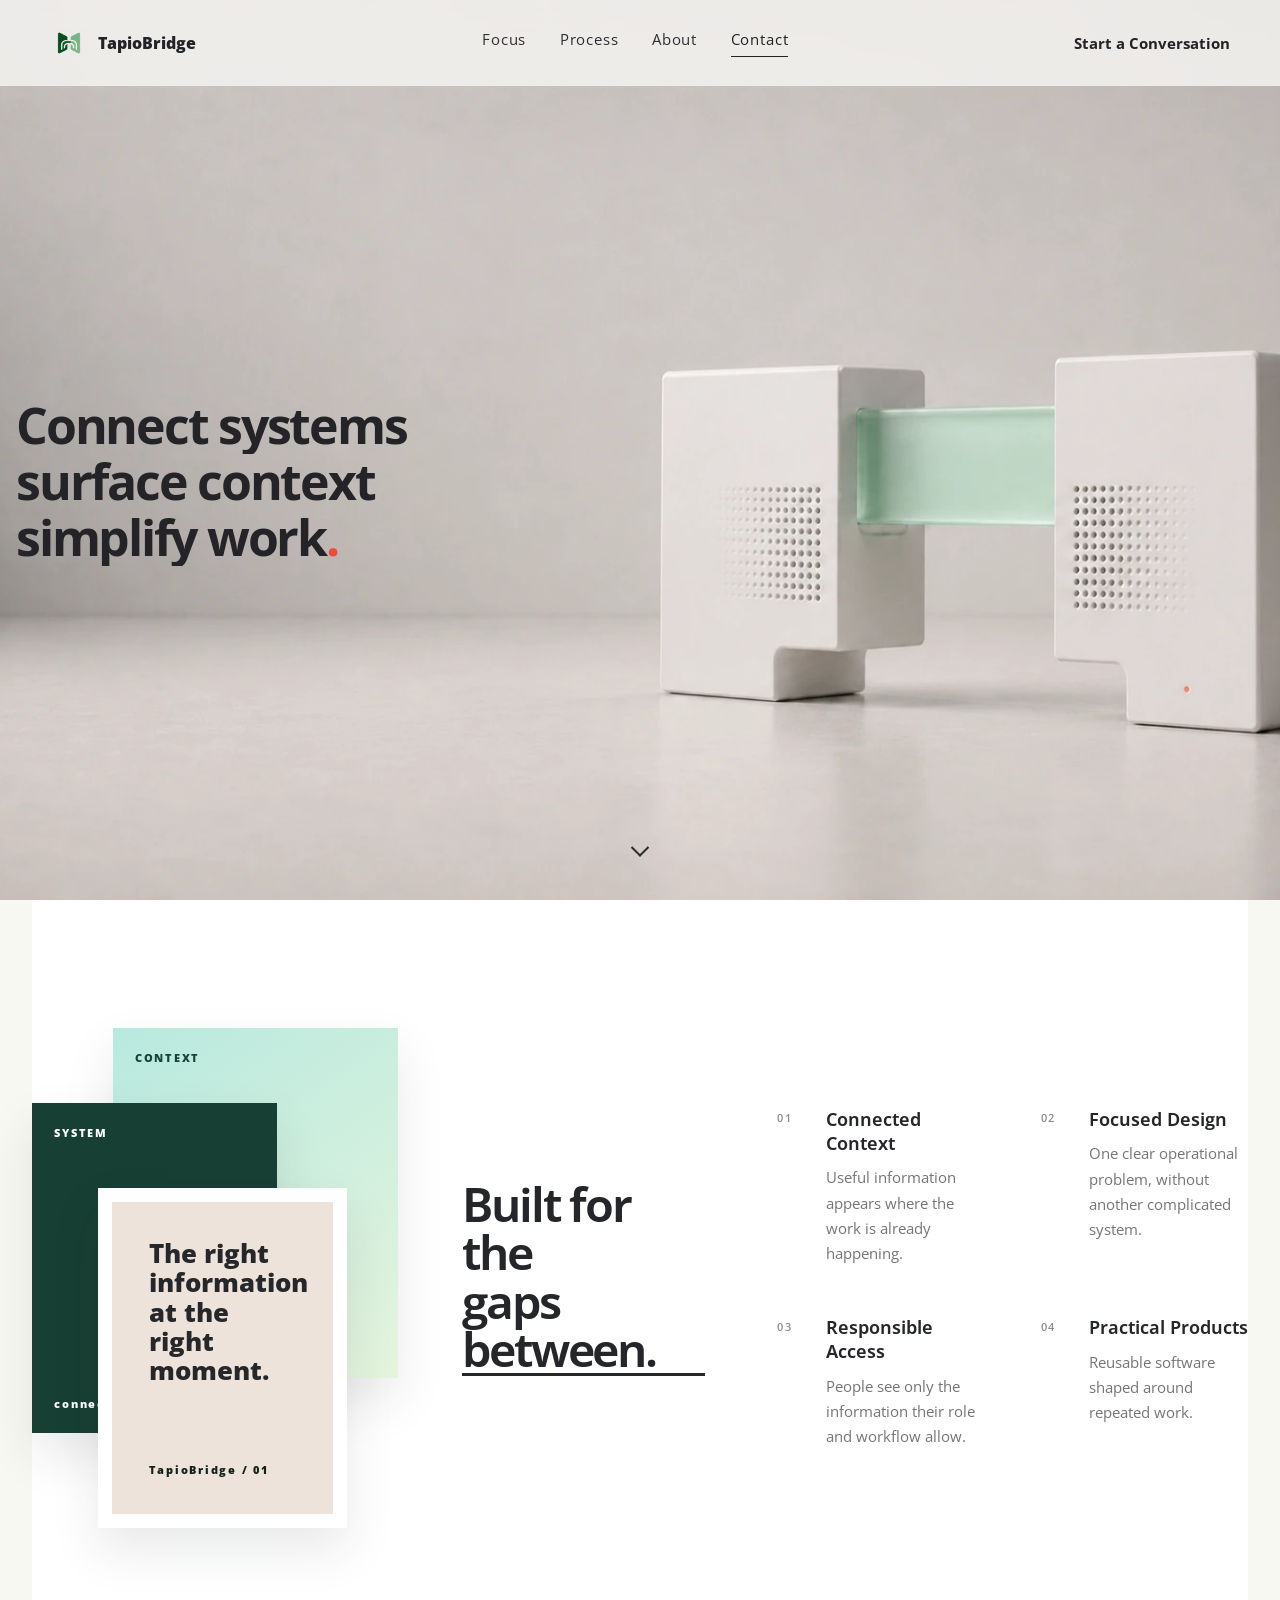
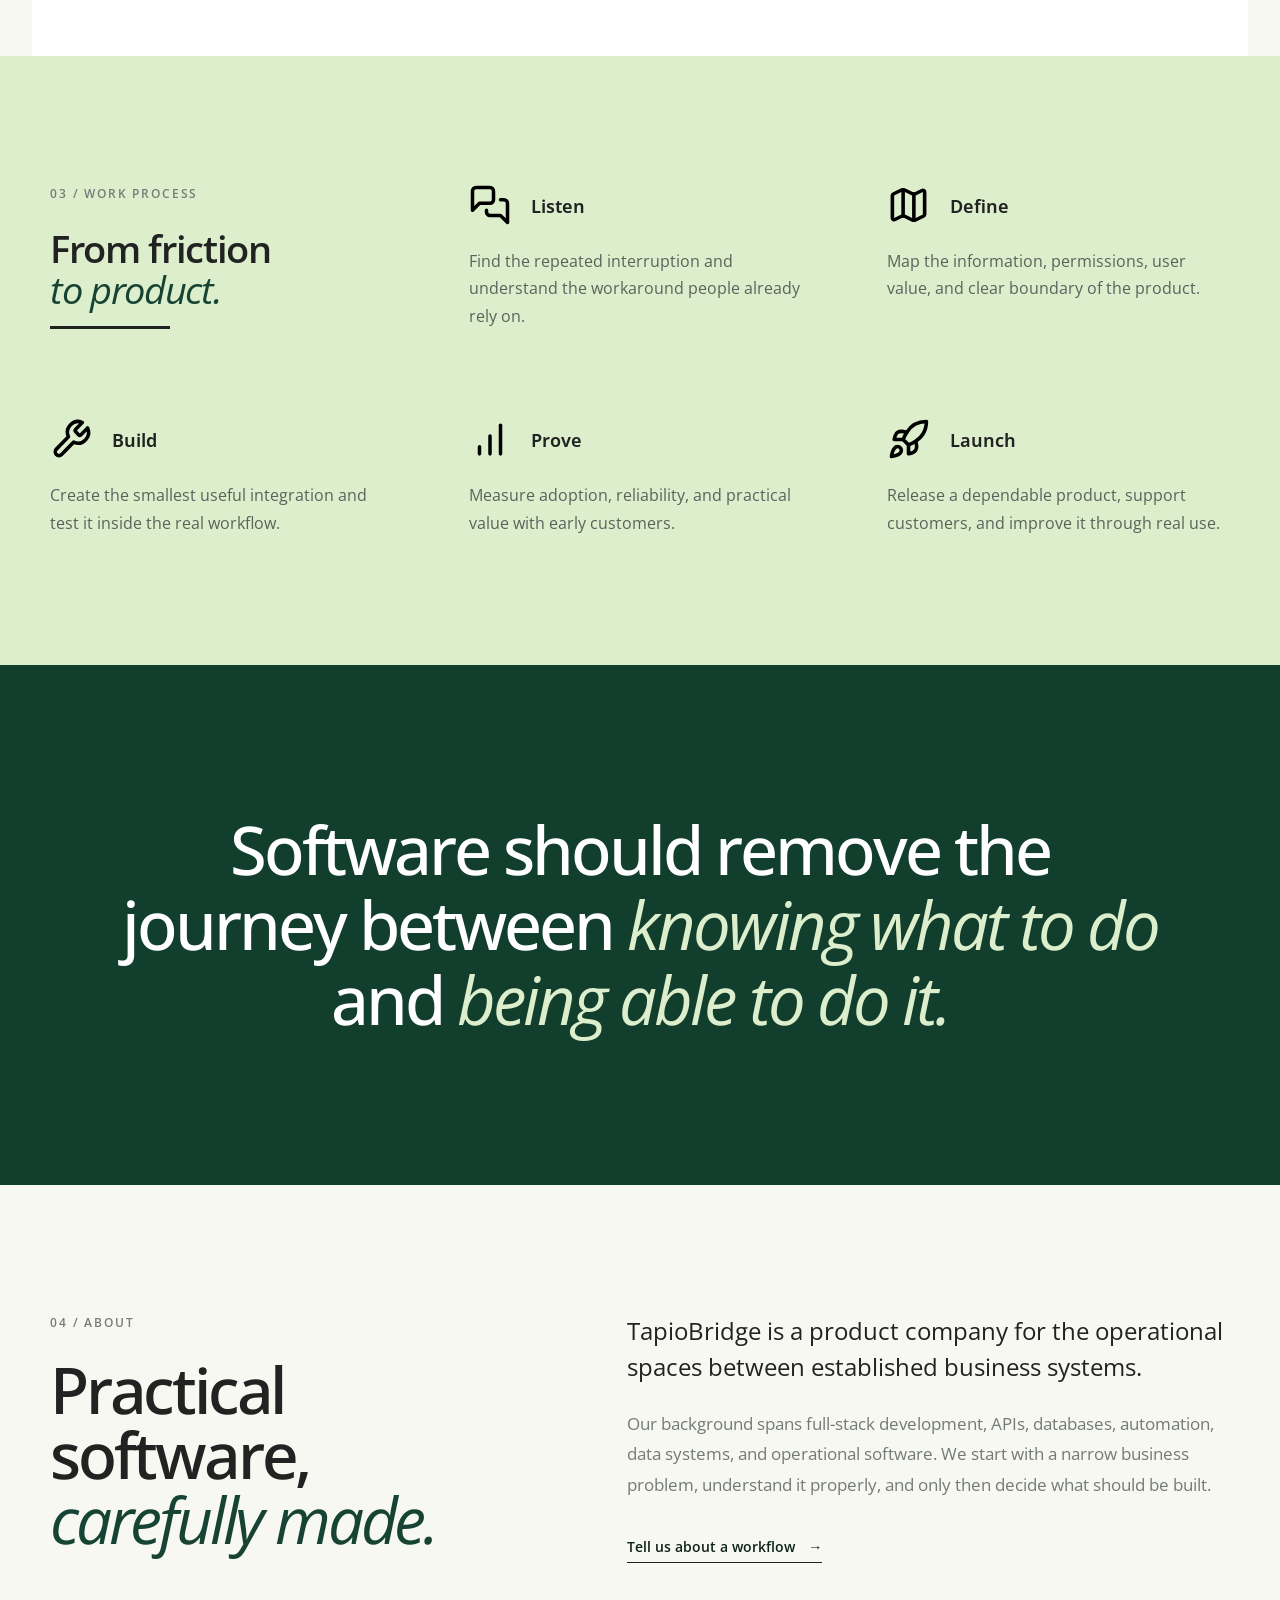
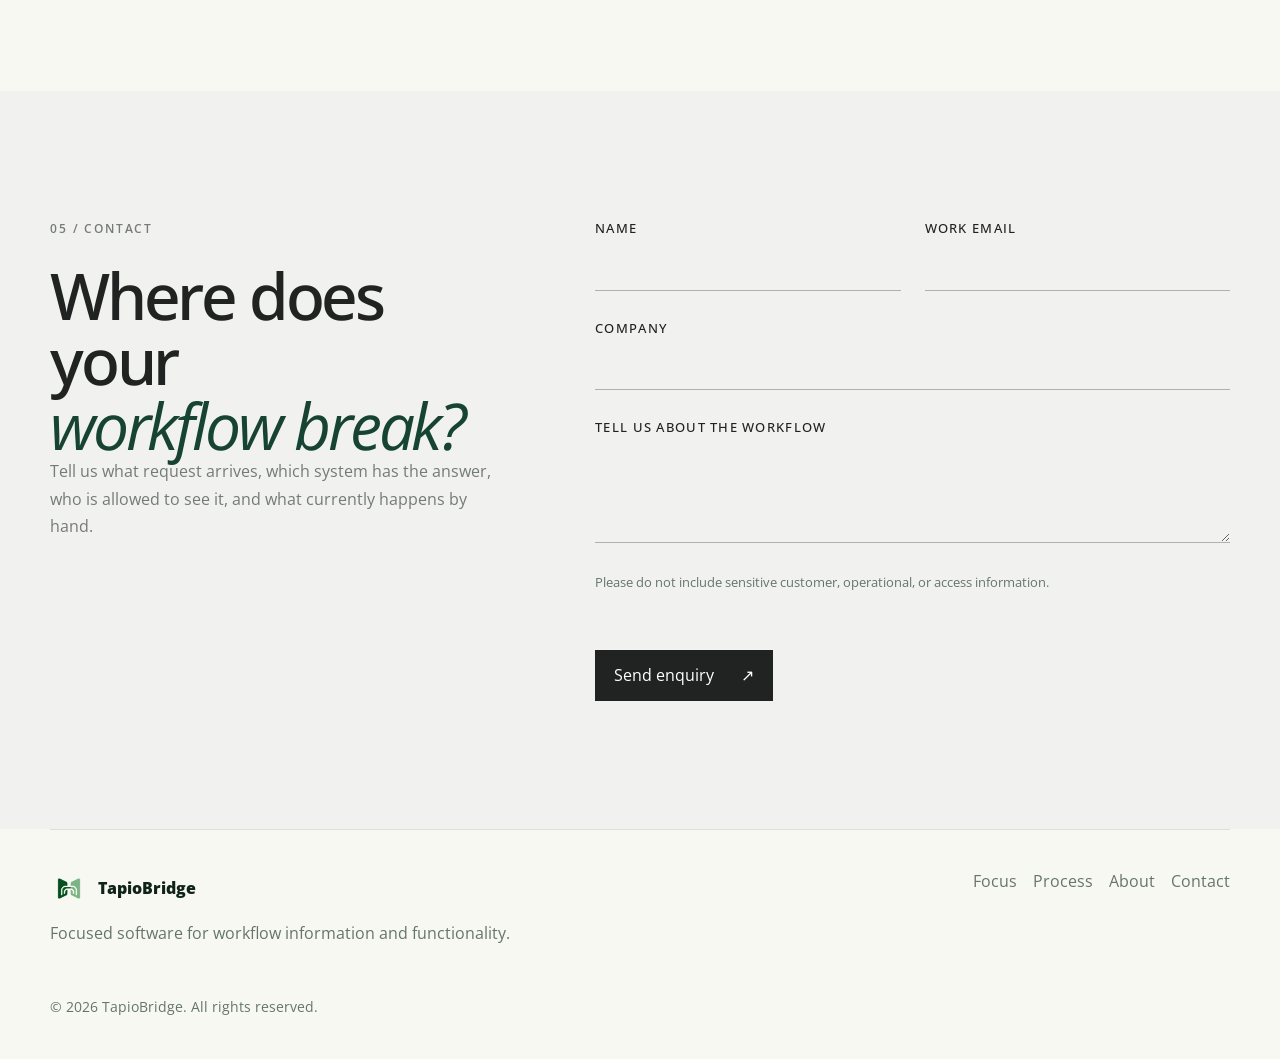
==== commit 193c3e52: "optimise loading time and remove redundant files" ====
--- a/index.html
+++ b/index.html
@@ -8,14 +8,15 @@
       content="TapioBridge builds focused workflow software that brings information and functionality into the tools teams already use."
     >
     <title>TapioBridge | Workflow Software</title>
-    <link rel="icon" type="image/png" href="assets/images/tapiobridge-logo.png">
-    <link rel="apple-touch-icon" href="assets/images/tapiobridge-logo.png">
+    <link rel="preload" as="image" href="assets/images/tapiobridge-hero.webp" type="image/webp" fetchpriority="high">
+    <link rel="icon" type="image/png" href="assets/images/tapiobridge-logo-256.png">
+    <link rel="apple-touch-icon" href="assets/images/tapiobridge-logo-256.png">
     <link rel="stylesheet" href="css/styles.css">
   </head>
   <body>
     <header class="site-header" id="top">
       <a class="brand" href="#top" aria-label="TapioBridge home">
-        <img src="assets/images/tapiobridge-logo.png" alt="" class="brand-logo">
+        <img src="assets/images/tapiobridge-logo-256.png" alt="" class="brand-logo" width="256" height="256">
         <span>TapioBridge</span>
       </a>
       <button class="nav-toggle" type="button" aria-label="Open navigation" aria-expanded="false">
@@ -95,7 +96,7 @@
     <footer class="site-footer">
       <div>
         <a class="brand footer-brand" href="#top" aria-label="TapioBridge home">
-          <img src="assets/images/tapiobridge-logo.png" alt="" class="brand-logo">
+          <img src="assets/images/tapiobridge-logo-256.png" alt="" class="brand-logo" width="256" height="256">
           <span>TapioBridge</span>
         </a>
         <p>Focused software for workflow information and functionality.</p>
--- a/css/styles.css
+++ b/css/styles.css
@@ -120,7 +120,6 @@
   position: absolute;
   inset: -3%;
   z-index: -2;
-  background-image: url("../assets/images/tapiobridge-hero-background.png");
   background-size: cover;
   background-position: center;
   transform: scale(1.03);
@@ -868,7 +867,7 @@
   min-height: 100vh;
   padding: 8rem max(1rem, calc((100% - 1280px) / 2)) 4rem;
   color: #242428;
-  background: #e8e6e2 url("../assets/images/tapiobridge-hero-v4.png") center / cover no-repeat;
+  background: #e8e6e2 url("../assets/images/tapiobridge-hero.webp") center / cover no-repeat;
 }
 
 .hero::before,
@@ -904,8 +903,11 @@
   opacity: 0;
   transform: translateY(105%) rotateX(-72deg);
   transform-origin: 0 0;
+  will-change: transform, opacity;
+}
+
+.hero.hero-ready .hero-line > span {
   animation: pageTurnIn 760ms cubic-bezier(0.22, 0.68, 0.28, 1) both;
-  will-change: transform, opacity;
 }
 
 .hero-line:nth-child(1) > span { animation-delay: 300ms; }
@@ -1070,16 +1072,66 @@
 }
 
 @media (max-width: 680px) {
-  .site-header { min-height: 72px; color: #222326; }
-  .nav-toggle { border-color: rgba(34, 35, 38, 0.2); background: rgba(255, 255, 255, 0.34); }
+  .site-header {
+    min-height: 72px;
+    width: 100%;
+    padding-inline: 1.25rem;
+    color: #222326;
+    background: transparent;
+    border-bottom: 1px solid rgba(34, 35, 38, 0.08);
+    backdrop-filter: none;
+    -webkit-backdrop-filter: none;
+    isolation: isolate;
+  }
+  .site-header::before {
+    content: "";
+    position: absolute;
+    z-index: -1;
+    inset: 0;
+    background: rgba(247, 246, 243, 0.68);
+    backdrop-filter: blur(20px) saturate(145%);
+    -webkit-backdrop-filter: blur(20px) saturate(145%);
+  }
+  .nav-toggle {
+    border-color: rgba(34, 35, 38, 0.14);
+    background: rgba(255, 255, 255, 0.42);
+    box-shadow: inset 0 1px 0 rgba(255, 255, 255, 0.62);
+    backdrop-filter: blur(12px);
+  }
   .nav-toggle span { background: #222326; }
-  .nav-links.open { background: rgba(247, 246, 243, 0.97); border-top-color: rgba(34, 35, 38, 0.13); }
+  .nav-links.open {
+    position: absolute;
+    top: 100%;
+    right: -1.25rem;
+    left: -1.25rem;
+    width: calc(100% + 2.5rem);
+    padding: 1.15rem clamp(1.5rem, 8vw, 3rem) 1.5rem;
+    gap: 0;
+    background: rgba(247, 246, 243, 0.68);
+    border-top: 1px solid rgba(34, 35, 38, 0.08);
+    border-bottom: 1px solid rgba(34, 35, 38, 0.08);
+    box-shadow: none;
+    backdrop-filter: blur(20px) saturate(145%);
+    -webkit-backdrop-filter: blur(20px) saturate(145%);
+    transform: translateZ(0);
+  }
+  .nav-links.open a {
+    width: 100%;
+    padding: 0.9rem 0;
+    border-bottom: 1px solid rgba(34, 35, 38, 0.08);
+  }
+  .nav-links.open a:last-child { border-bottom: 0; }
   .hero { min-height: 100svh; padding: 8rem 1.25rem 5rem; background-position: 57% center; background-size: cover; }
   .hero::after { content: ""; position: absolute; inset: 0; z-index: -1; background: rgba(244, 242, 238, 0.3); }
   .hero-copy { width: 100%; align-self: center; }
   .hero h1 { max-width: 11ch; font-size: clamp(2.05rem, 9.5vw, 3.1rem); }
   .hero-line > span { white-space: normal; }
-  .section-focus { grid-template-columns: 1fr; width: calc(100% - 2rem); padding: 5rem 0; gap: 3.8rem; }
+  .section-focus {
+    grid-template-columns: 1fr;
+    width: 100%;
+    padding: 5rem 1.25rem;
+    gap: 3.8rem;
+  }
   .focus-collage { grid-row: auto; height: 390px; }
   .focus-heading h2 { max-width: 8ch; font-size: 3.8rem; }
   .focus-features { grid-template-columns: 1fr; }
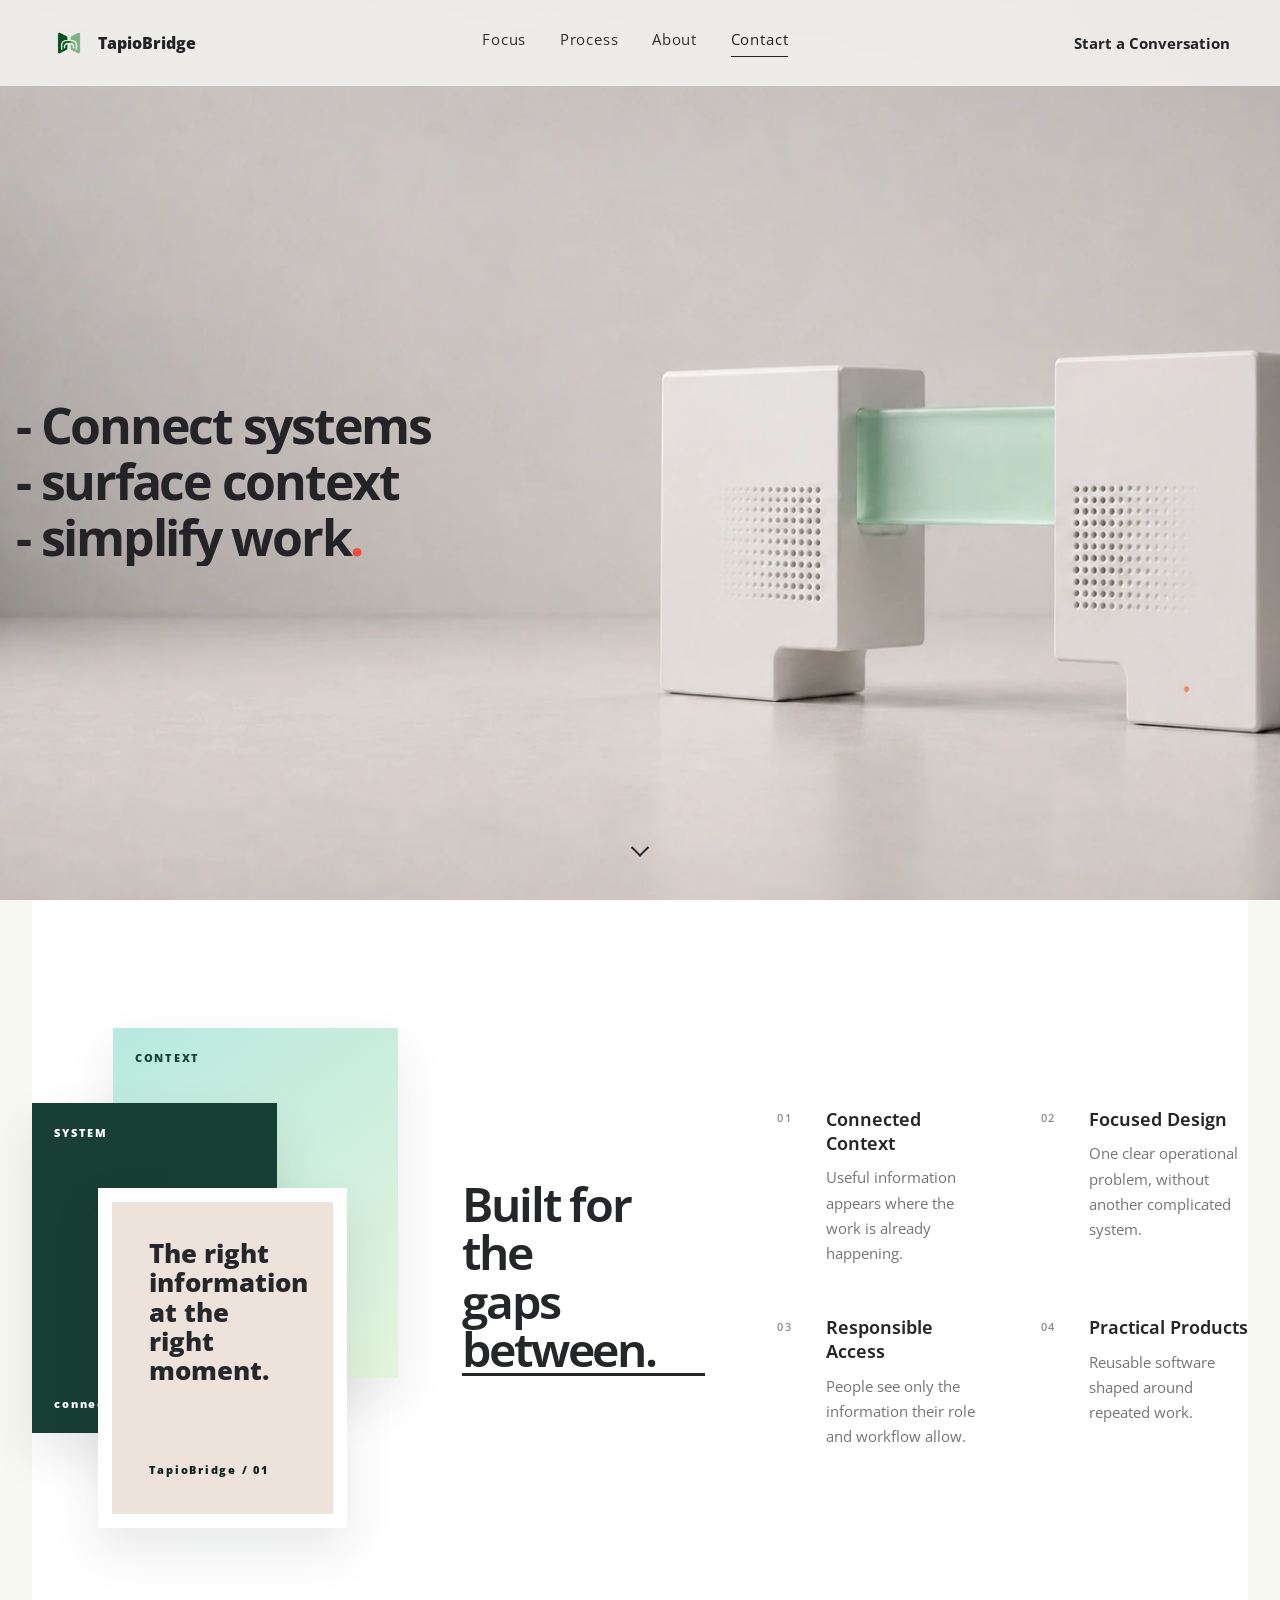
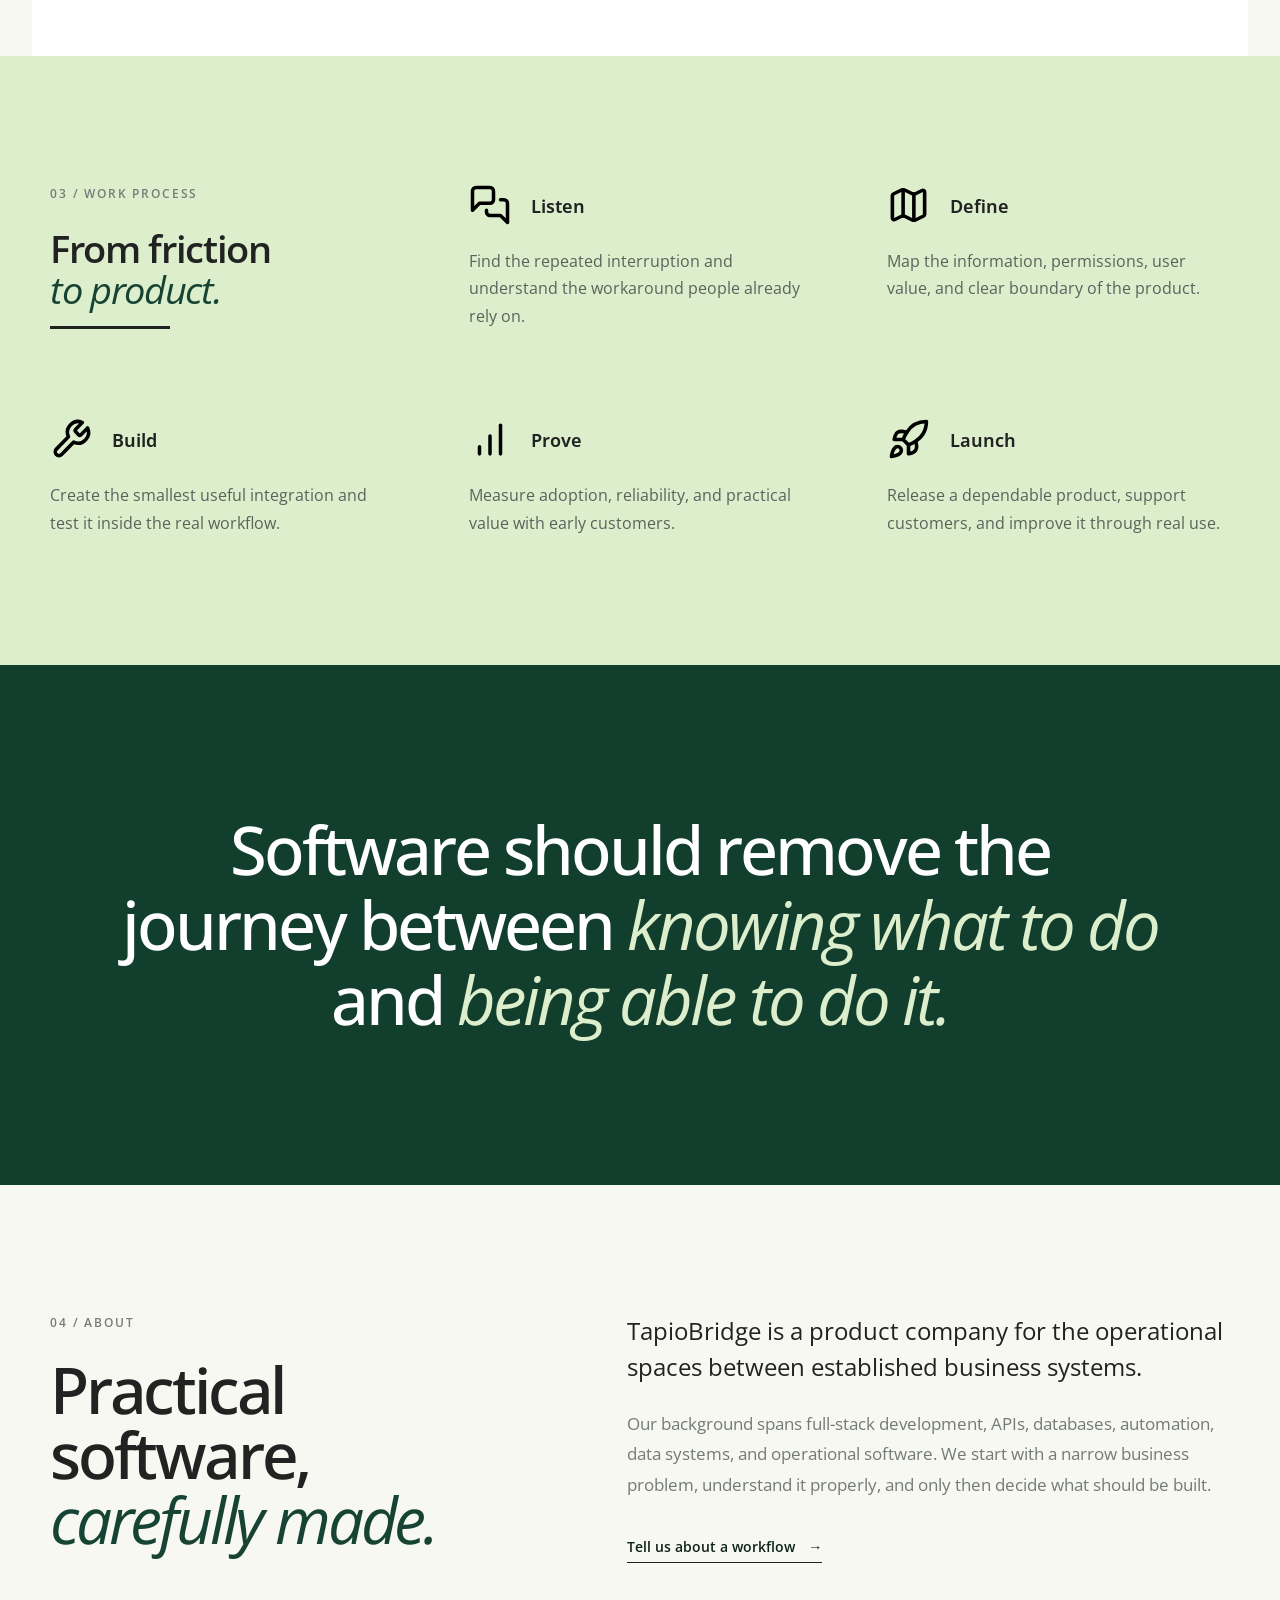
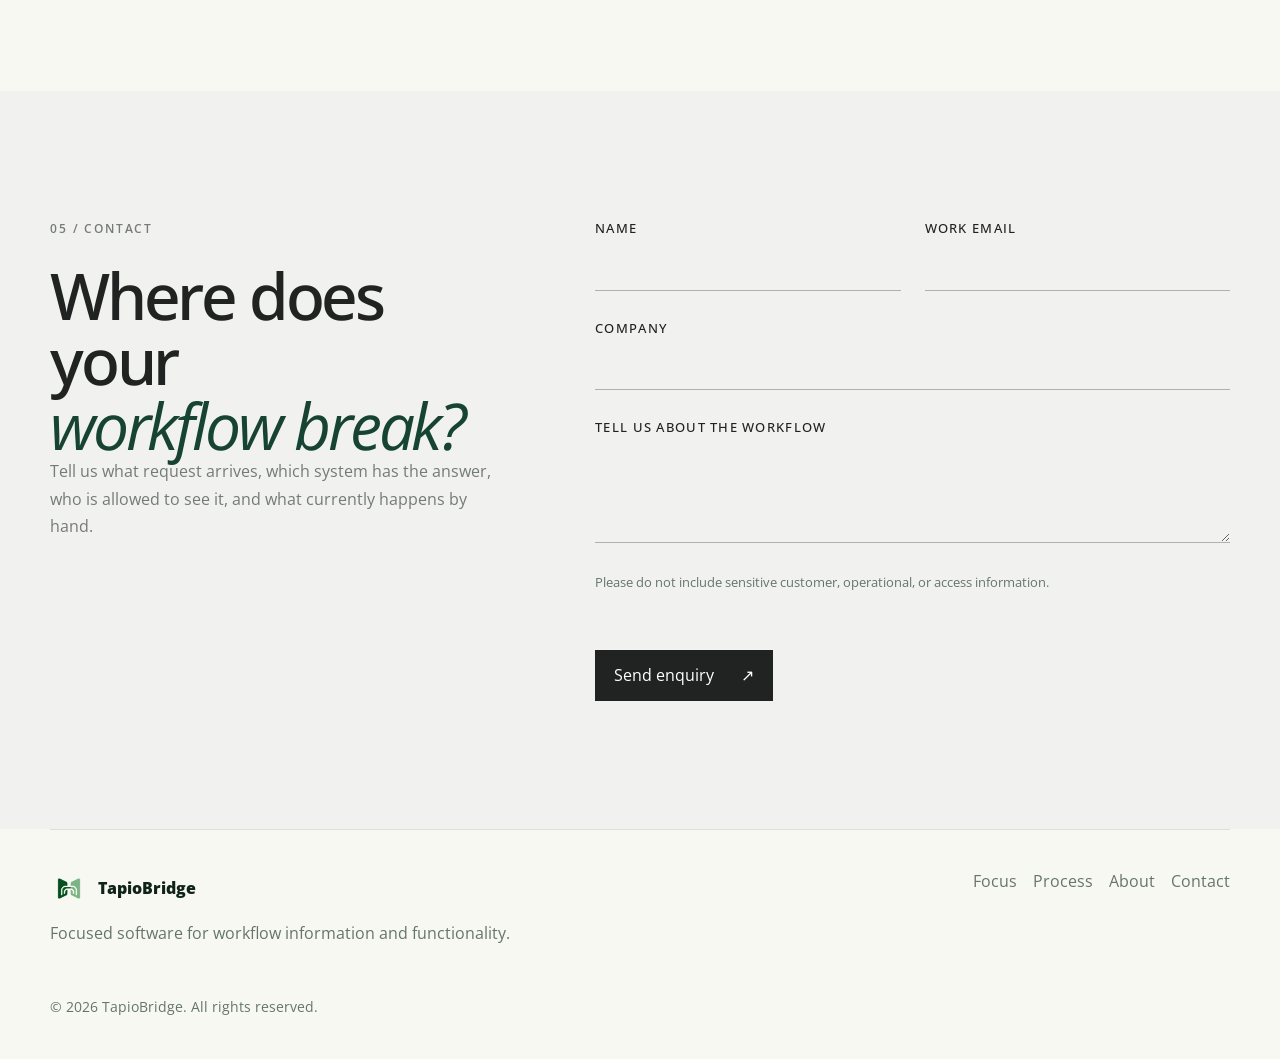
==== commit b3f66740: "update design hero" ====
--- a/index.html
+++ b/index.html
@@ -36,9 +36,9 @@
       <section class="hero">
         <div class="hero-copy" aria-label="Connect systems, surface context, simplify work">
           <h1>
-            <span class="hero-line"><span>Connect systems</span></span>
-            <span class="hero-line"><span>surface context</span></span>
-            <span class="hero-line"><span>simplify work<i>.</i></span></span>
+            <span class="hero-line"><span>- Connect systems</span></span>
+            <span class="hero-line"><span>- surface context</span></span>
+            <span class="hero-line"><span>- simplify work<i>.</i></span></span>
           </h1>
         </div>
         <a class="hero-scroll" href="#focus" aria-label="Continue to our focus"><span></span></a>
--- a/css/styles.css
+++ b/css/styles.css
@@ -1124,8 +1124,8 @@
   .hero { min-height: 100svh; padding: 8rem 1.25rem 5rem; background-position: 57% center; background-size: cover; }
   .hero::after { content: ""; position: absolute; inset: 0; z-index: -1; background: rgba(244, 242, 238, 0.3); }
   .hero-copy { width: 100%; align-self: center; }
-  .hero h1 { max-width: 11ch; font-size: clamp(2.05rem, 9.5vw, 3.1rem); }
-  .hero-line > span { white-space: normal; }
+  .hero h1 { max-width: none; font-size: clamp(1.9rem, 8.6vw, 2.8rem); }
+  .hero-line > span { white-space: nowrap; }
   .section-focus {
     grid-template-columns: 1fr;
     width: 100%;
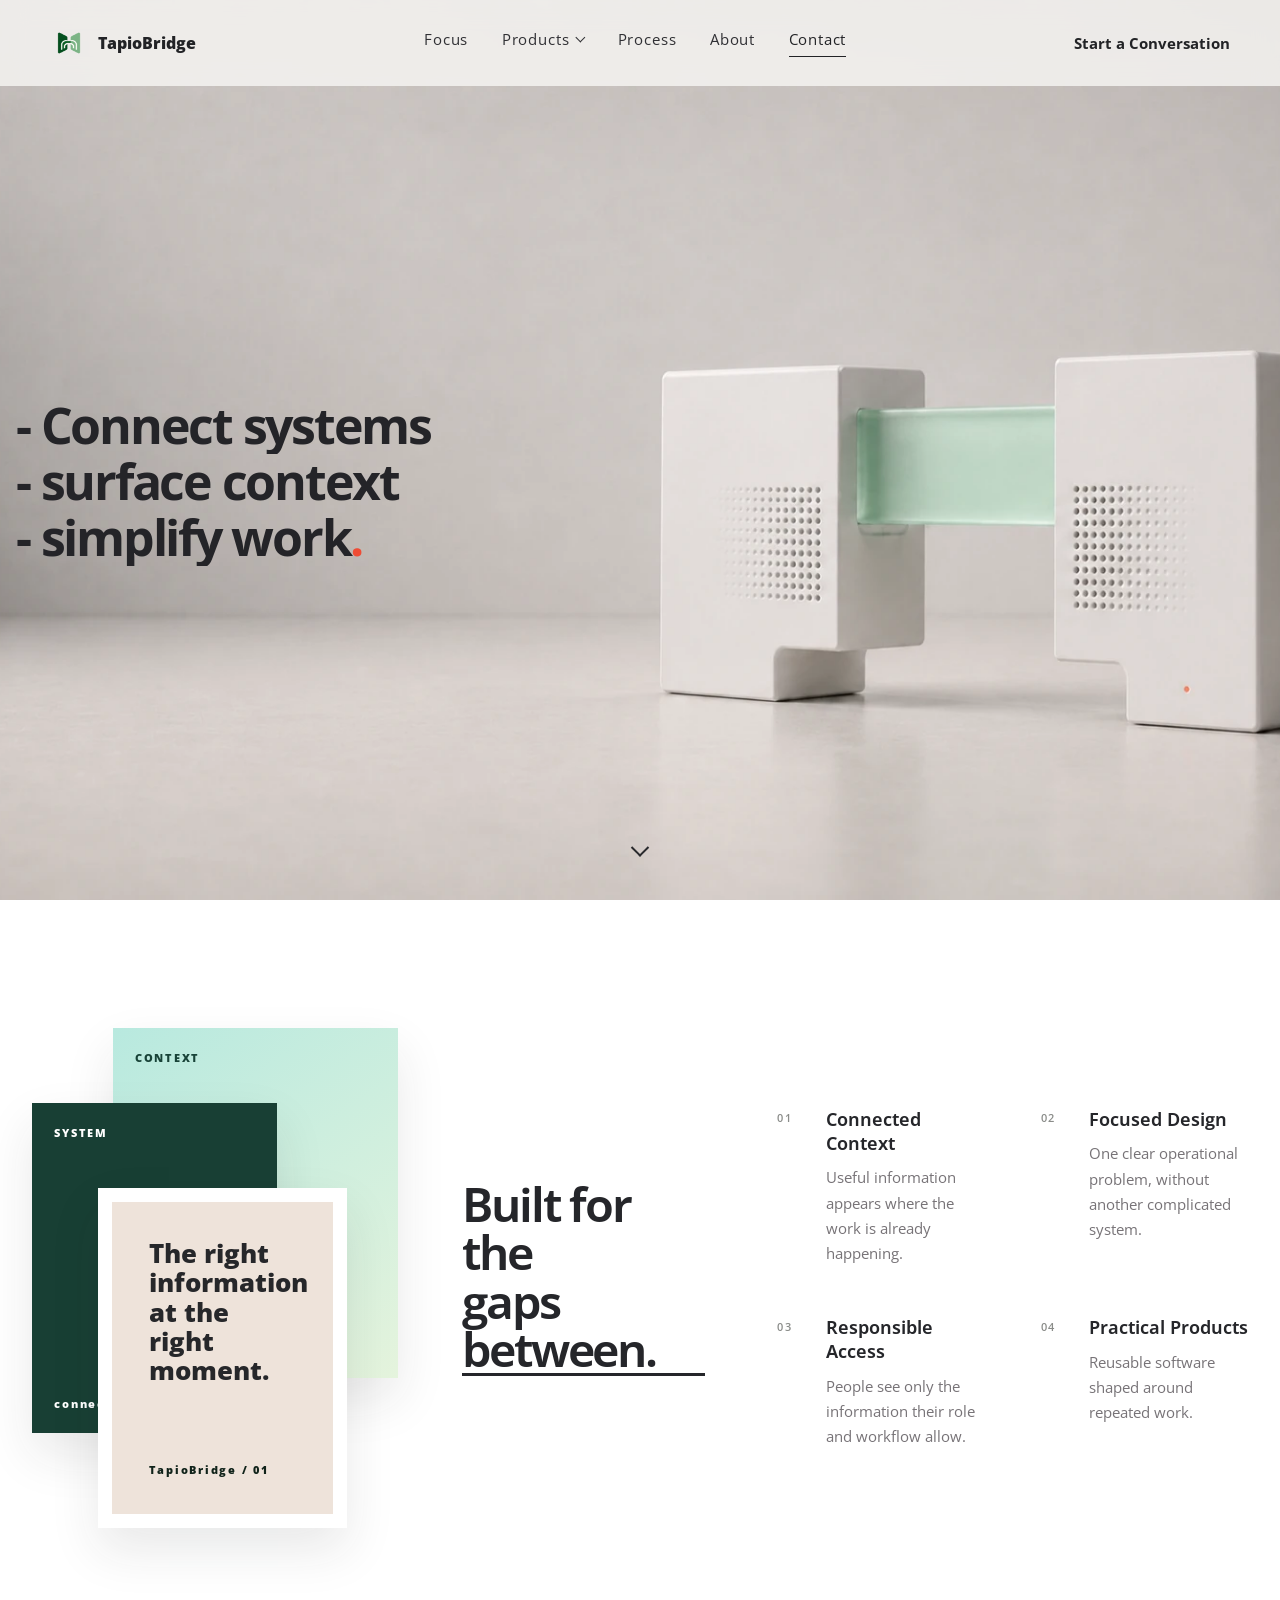
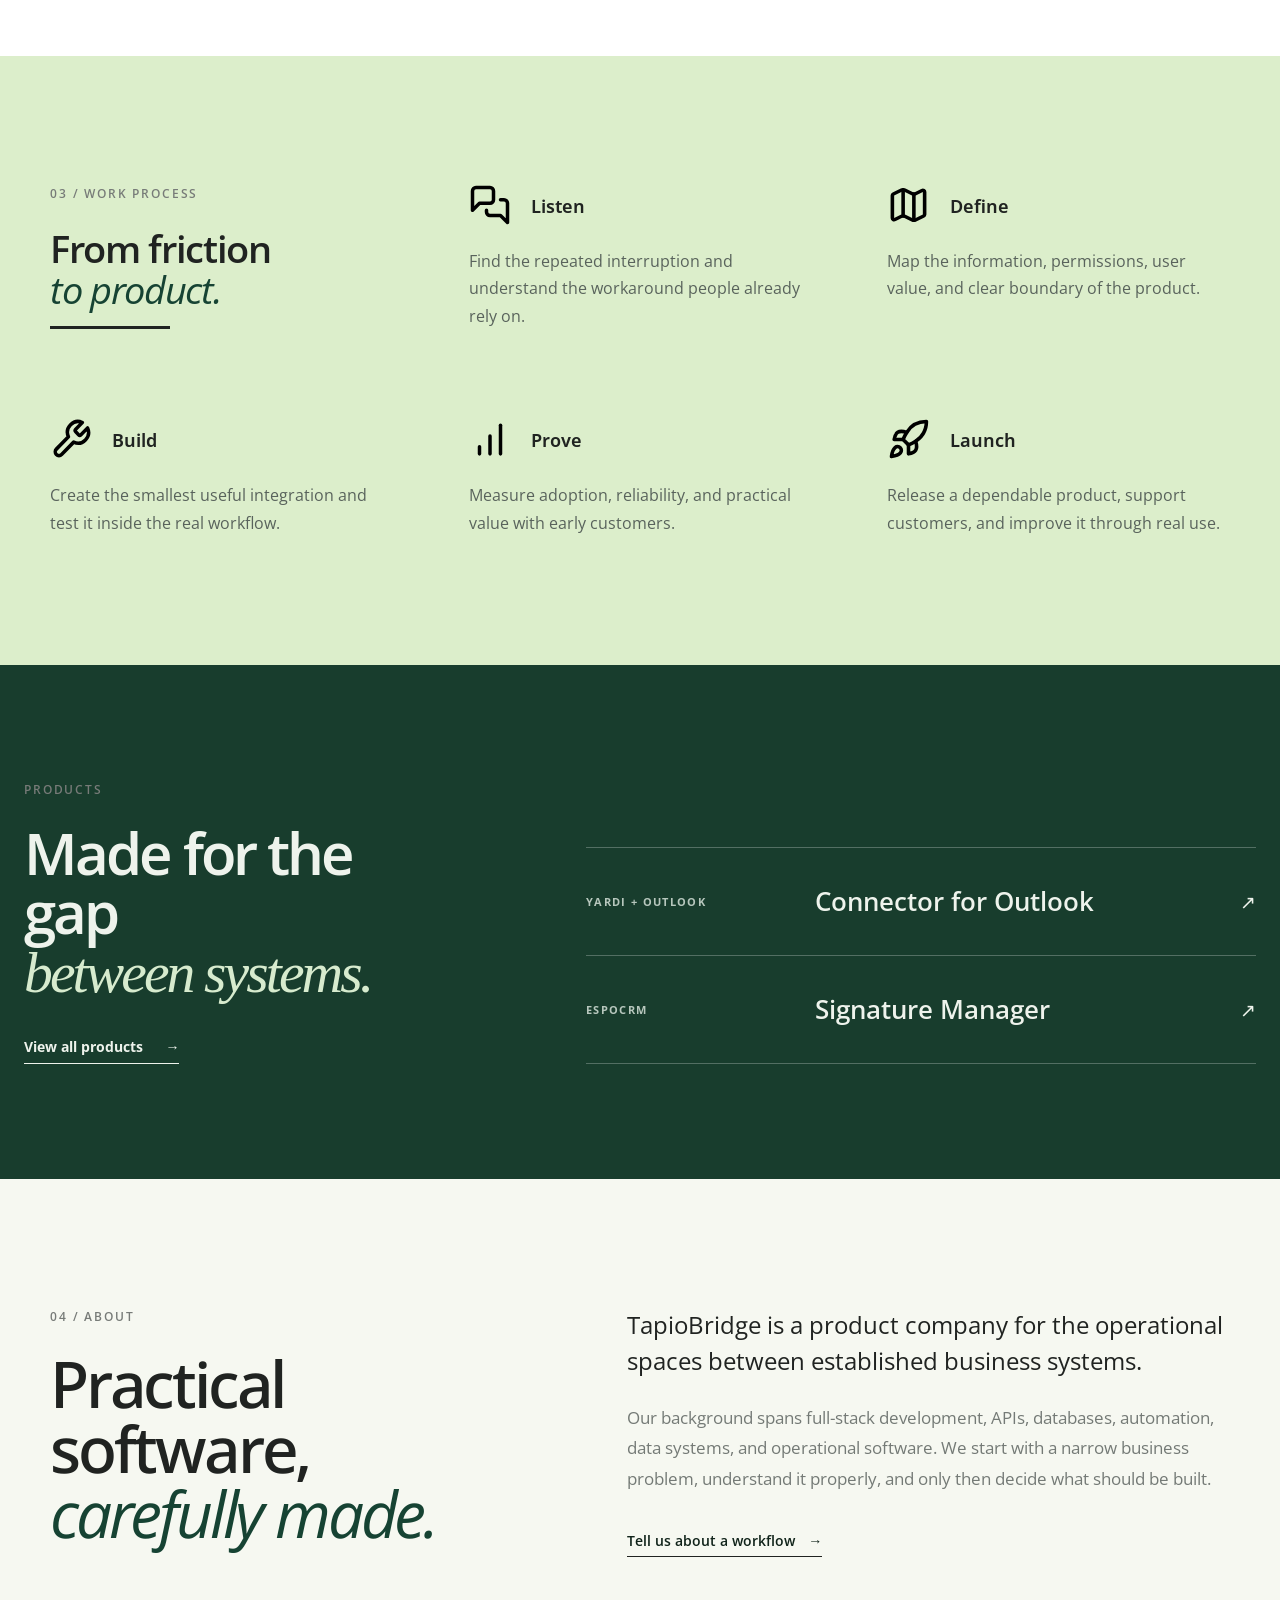
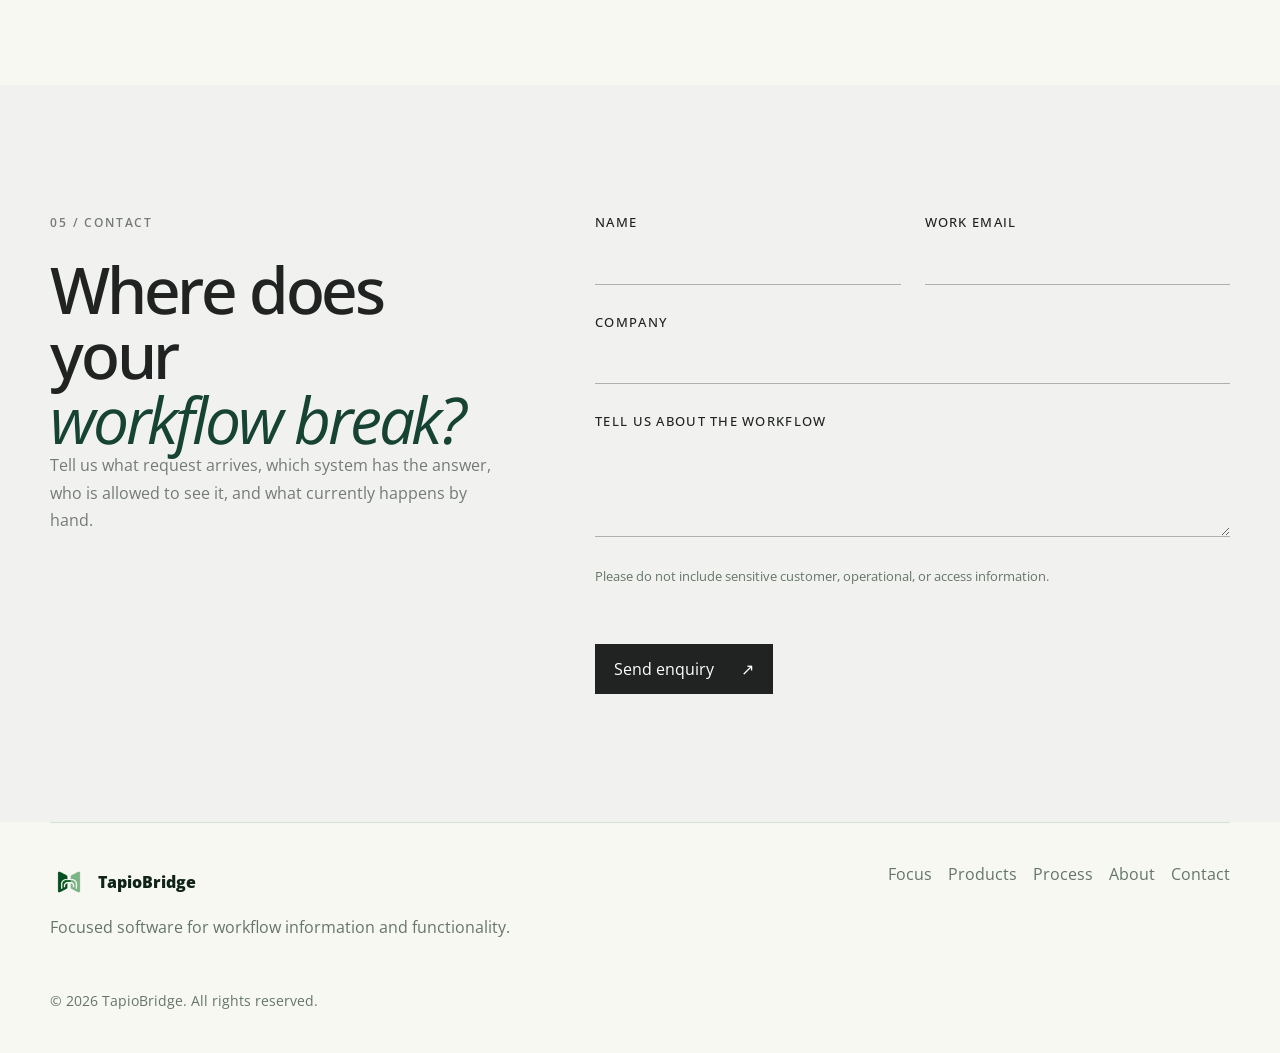
==== commit c5b37299: "add products page" ====
--- a/index.html
+++ b/index.html
@@ -25,6 +25,15 @@
       </button>
       <nav class="nav-links" aria-label="Primary navigation">
         <a href="#focus">Focus</a>
+        <div class="nav-products">
+          <button class="products-toggle" type="button" aria-expanded="false" aria-controls="products-menu">
+            Products <span aria-hidden="true"></span>
+          </button>
+          <div class="products-menu" id="products-menu">
+            <a href="products.html#products"><small>Yardi</small><strong>Connector for Outlook</strong></a>
+            <a href="products.html#products"><small>EspoCRM</small><strong>Signature Manager</strong></a>
+          </div>
+        </div>
         <a href="#process">Process</a>
         <a href="#about">About</a>
         <a href="#contact">Contact</a>
@@ -72,7 +81,25 @@
         </div>
       </section>
 
-      <section class="statement"><p class="reveal">Software should remove the journey between <em>knowing what to do</em> and <em>being able to do it.</em></p></section>
+      <section class="product-preview" id="products">
+        <div class="preview-heading reveal">
+          <p class="section-no">Products</p>
+          <h2>Made for the gap<br><em>between systems.</em></h2>
+          <a href="products.html">View all products <span aria-hidden="true">&#8594;</span></a>
+        </div>
+        <div class="preview-list reveal">
+          <a href="products.html#products">
+            <span class="preview-system">Yardi + Outlook</span>
+            <strong>Connector for Outlook</strong>
+            <span class="preview-arrow" aria-hidden="true">&#8599;</span>
+          </a>
+          <a href="products.html#products">
+            <span class="preview-system">EspoCRM</span>
+            <strong>Signature Manager</strong>
+            <span class="preview-arrow" aria-hidden="true">&#8599;</span>
+          </a>
+        </div>
+      </section>
 
       <section class="about-new split" id="about">
         <div class="split-title reveal"><p class="section-no">04 / About</p><h2>Practical software,<br><em>carefully made.</em></h2></div>
@@ -103,6 +130,7 @@
       </div>
       <nav class="footer-nav" aria-label="Footer navigation">
         <a href="#focus">Focus</a>
+        <a href="products.html">Products</a>
         <a href="#process">Process</a>
         <a href="#about">About</a>
         <a href="#contact">Contact</a>
--- a/css/styles.css
+++ b/css/styles.css
@@ -102,6 +102,94 @@
   display: none;
 }
 
+.nav-products {
+  position: relative;
+}
+
+.products-toggle {
+  display: flex;
+  align-items: center;
+  gap: 0.5rem;
+  padding: 0 0 0.45rem;
+  color: inherit;
+  background: none;
+  border: 0;
+  letter-spacing: inherit;
+  cursor: pointer;
+}
+
+.products-toggle > span {
+  width: 0.42rem;
+  height: 0.42rem;
+  margin-top: -0.2rem;
+  border-right: 1px solid currentColor;
+  border-bottom: 1px solid currentColor;
+  transform: rotate(45deg);
+  transition: transform 180ms ease;
+}
+
+.nav-products.open .products-toggle > span {
+  margin-top: 0.2rem;
+  transform: rotate(225deg);
+}
+
+.products-menu {
+  position: absolute;
+  top: calc(100% + 1.35rem);
+  left: 50%;
+  width: 290px;
+  padding: 0.65rem;
+  background: rgba(247, 246, 243, 0.88);
+  border: 1px solid rgba(34, 35, 38, 0.09);
+  box-shadow: 0 18px 50px rgba(23, 26, 24, 0.12);
+  backdrop-filter: blur(20px) saturate(145%);
+  -webkit-backdrop-filter: blur(20px) saturate(145%);
+  opacity: 0;
+  visibility: hidden;
+  transform: translate(-50%, -6px);
+  transition: opacity 180ms ease, transform 180ms ease, visibility 180ms;
+}
+
+.nav-products.open .products-menu,
+.nav-products:focus-within .products-menu {
+  opacity: 1;
+  visibility: visible;
+  transform: translate(-50%, 0);
+}
+
+.products-menu a {
+  display: block;
+  padding: 0.85rem 0.9rem;
+}
+
+.products-menu a + a {
+  border-top: 1px solid rgba(34, 35, 38, 0.09);
+}
+
+.products-menu a::after {
+  content: none;
+}
+
+.products-menu small,
+.products-menu strong {
+  display: block;
+}
+
+.products-menu small {
+  margin-bottom: 0.22rem;
+  color: #718078;
+  font-size: 0.66rem;
+  font-weight: 700;
+  letter-spacing: 0.13em;
+  text-transform: uppercase;
+}
+
+.products-menu strong {
+  font-size: 0.86rem;
+  font-weight: 650;
+  letter-spacing: 0;
+}
+
 .hero {
   position: relative;
   display: grid;
@@ -811,6 +899,268 @@
 
   .footer-nav {
     justify-content: flex-start;
+  }
+}
+
+/* Full-width Focus background without moving its content grid */
+.section-focus {
+  position: relative;
+  isolation: isolate;
+}
+
+.section-focus::before {
+  content: "";
+  position: absolute;
+  z-index: -1;
+  top: 0;
+  bottom: 0;
+  left: 50%;
+  width: 100vw;
+  background: #fff;
+  transform: translateX(-50%);
+}
+
+/* Combined CRM, app-type and free-product filters */
+.product-filters {
+  display: grid;
+  gap: 0.7rem;
+}
+
+.filter-row {
+  display: grid;
+  grid-template-columns: 4.7rem auto;
+  align-items: center;
+  gap: 0.8rem;
+}
+
+.filter-row > span {
+  color: #78827b;
+  font-size: 0.65rem;
+  font-weight: 700;
+  letter-spacing: 0.08em;
+  text-transform: uppercase;
+}
+
+.card-tags {
+  display: flex;
+  flex-wrap: wrap;
+  gap: 0.4rem;
+}
+
+.card-tags span {
+  padding: 0.35rem 0.65rem;
+  color: #2f7048;
+  background: #eaf5ed;
+  border-radius: 999px;
+  font-size: 0.64rem;
+  font-weight: 650;
+}
+
+.card-tags .free-tag {
+  color: #5b4a18;
+  background: #f4edcf;
+}
+
+.filter-empty {
+  grid-column: 1 / -1;
+  margin: 0;
+  padding: 3rem;
+  color: #69736c;
+  background: #fff;
+  border: 1px solid #dce1dc;
+  border-radius: 13px;
+  text-align: center;
+}
+
+.filter-empty.is-hidden {
+  display: none;
+}
+
+@media (max-width: 900px) {
+  .product-filters {
+    justify-self: start;
+  }
+}
+
+@media (max-width: 680px) {
+  .product-filters,
+  .filter-row {
+    width: 100%;
+  }
+
+  .filter-row {
+    grid-template-columns: 1fr;
+    gap: 0.45rem;
+  }
+
+  .filter-row .crm-filters {
+    justify-self: stretch;
+  }
+}
+
+/* Reference-led products page structure */
+.library-hero {
+  display: block;
+  min-height: 610px;
+  padding-top: 10.5rem;
+  padding-bottom: 4.5rem;
+}
+
+.library-hero-copy {
+  max-width: 760px;
+}
+
+.library-hero h1 {
+  max-width: 13ch;
+  margin-bottom: 1.5rem;
+  font-size: clamp(3.4rem, 5.6vw, 5.9rem);
+  line-height: 1.02;
+}
+
+.library-hero h1 span {
+  color: #58bb7d;
+}
+
+.library-benefits {
+  position: relative;
+  z-index: 1;
+  display: grid;
+  grid-template-columns: repeat(4, minmax(0, 1fr));
+  gap: clamp(1.5rem, 5vw, 5rem);
+  max-width: 980px;
+  margin-top: 4rem;
+}
+
+.library-benefits article {
+  min-width: 0;
+}
+
+.library-benefits img {
+  width: 30px;
+  height: 30px;
+  margin-bottom: 0.9rem;
+  filter: brightness(0) saturate(100%) invert(64%) sepia(21%) saturate(1210%) hue-rotate(89deg) brightness(94%);
+}
+
+.library-benefits h2 {
+  max-width: none;
+  margin: 0 0 0.5rem;
+  color: #f3f7f4;
+  font-size: 0.82rem;
+  font-weight: 680;
+  line-height: 1.35;
+}
+
+.library-benefits p {
+  margin: 0;
+  color: #9fb1a6;
+  font-size: 0.72rem;
+  line-height: 1.6;
+}
+
+.library-catalogue {
+  background:
+    radial-gradient(circle at 82% 12%, rgba(69, 143, 94, 0.06), transparent 26%),
+    #fbfcfa;
+}
+
+.library-heading {
+  margin-bottom: 2.7rem;
+}
+
+.library-card {
+  min-height: 520px;
+}
+
+.library-assurances {
+  display: grid;
+  grid-template-columns: repeat(4, minmax(0, 1fr));
+  padding: 2.3rem max(1.5rem, calc((100% - 1280px) / 2));
+  background: #fff;
+  border-top: 1px solid #e0e4e0;
+}
+
+.library-assurances article {
+  display: grid;
+  grid-template-columns: 34px 1fr;
+  gap: 0.85rem;
+  padding: 0 1.7rem;
+}
+
+.library-assurances article + article {
+  border-left: 1px solid #e1e5e1;
+}
+
+.library-assurances img {
+  width: 27px;
+  height: 27px;
+  filter: brightness(0) saturate(100%) invert(37%) sepia(26%) saturate(1080%) hue-rotate(93deg) brightness(92%);
+}
+
+.library-assurances h2 {
+  max-width: none;
+  margin: 0 0 0.35rem;
+  color: #2b342f;
+  font-size: 0.77rem;
+  font-weight: 700;
+  line-height: 1.4;
+}
+
+.library-assurances p {
+  margin: 0;
+  color: #768079;
+  font-size: 0.65rem;
+  line-height: 1.55;
+}
+
+@media (max-width: 900px) {
+  .library-benefits,
+  .library-assurances {
+    grid-template-columns: repeat(2, minmax(0, 1fr));
+  }
+
+  .library-assurances {
+    gap: 2rem 0;
+  }
+
+  .library-assurances article:nth-child(3) {
+    border-left: 0;
+  }
+}
+
+@media (max-width: 680px) {
+  .library-hero {
+    min-height: auto;
+    padding-top: 8.5rem;
+    padding-bottom: 4rem;
+  }
+
+  .library-hero h1 {
+    max-width: 11ch;
+    font-size: 3.4rem;
+  }
+
+  .library-benefits {
+    grid-template-columns: 1fr 1fr;
+    gap: 2.2rem 1.4rem;
+    margin-top: 3.2rem;
+  }
+
+  .library-assurances {
+    grid-template-columns: 1fr;
+    gap: 0;
+    padding: 1rem 1.25rem;
+  }
+
+  .library-assurances article,
+  .library-assurances article + article {
+    padding: 1.2rem 0;
+    border-left: 0;
+    border-bottom: 1px solid #e1e5e1;
+  }
+
+  .library-assurances article:last-child {
+    border-bottom: 0;
   }
 }
 
@@ -1790,3 +2140,2030 @@
   .bridge-checks, .fit-foot { grid-template-columns: 1fr; }
   .fit-foot { gap: 0.8rem; }
 }
+
+/* Products, grouped by the CRM they extend */
+.products {
+  display: grid;
+  grid-template-columns: minmax(240px, 0.72fr) minmax(0, 1.65fr);
+  gap: clamp(3rem, 8vw, 9rem);
+  padding: clamp(7rem, 10vw, 10rem) max(1.5rem, calc((100% - 1280px) / 2));
+  background: #eef1e9;
+}
+
+.products-intro h2 {
+  max-width: 11ch;
+  margin: 0 0 1.6rem;
+  color: #24272a;
+  font-size: clamp(2.7rem, 4.4vw, 4.8rem);
+  font-weight: 620;
+  line-height: 1.02;
+  letter-spacing: -0.05em;
+}
+
+.products-intro h2 em {
+  color: #4f6858;
+  font-family: Georgia, serif;
+  font-weight: 400;
+}
+
+.products-intro > p:last-child {
+  max-width: 34rem;
+  margin: 0;
+  color: #667169;
+  font-size: 0.98rem;
+  line-height: 1.75;
+}
+
+.product-groups {
+  border-top: 1px solid #cbd2ca;
+}
+
+.product-group {
+  display: grid;
+  grid-template-columns: minmax(120px, 0.42fr) minmax(0, 1fr);
+  gap: clamp(2rem, 5vw, 5.5rem);
+  padding: 3.3rem 0 3.7rem;
+  scroll-margin-top: 8rem;
+}
+
+.product-group + .product-group {
+  border-top: 1px solid #cbd2ca;
+}
+
+.product-crm span,
+.product-crm strong {
+  display: block;
+}
+
+.product-crm span,
+.product-type {
+  color: #738078;
+  font-size: 0.68rem;
+  font-weight: 750;
+  letter-spacing: 0.14em;
+  text-transform: uppercase;
+}
+
+.product-crm span {
+  margin-bottom: 0.5rem;
+}
+
+.product-crm strong {
+  color: #25332b;
+  font-size: clamp(1.2rem, 1.7vw, 1.55rem);
+  font-weight: 650;
+}
+
+.product-type {
+  margin-bottom: 1rem;
+}
+
+.product-body h3 {
+  max-width: 13ch;
+  margin: 0 0 1.3rem;
+  color: #202522;
+  font-size: clamp(2rem, 3.2vw, 3.35rem);
+  font-weight: 610;
+  line-height: 1.04;
+  letter-spacing: -0.045em;
+}
+
+.product-body > p:not(.product-type) {
+  max-width: 39rem;
+  margin-bottom: 1.4rem;
+  color: #59645c;
+  font-size: 1rem;
+  line-height: 1.75;
+}
+
+.product-body ul {
+  display: grid;
+  gap: 0.6rem;
+  margin: 0 0 2rem;
+  padding: 0;
+  color: #334139;
+  font-size: 0.9rem;
+  list-style: none;
+}
+
+.product-body li {
+  position: relative;
+  padding-left: 1.1rem;
+}
+
+.product-body li::before {
+  content: "";
+  position: absolute;
+  top: 0.66em;
+  left: 0;
+  width: 0.35rem;
+  height: 1px;
+  background: #52725d;
+}
+
+.product-body > a {
+  display: inline-flex;
+  align-items: center;
+  gap: 1rem;
+  padding-bottom: 0.35rem;
+  color: #1d4f35;
+  border-bottom: 1px solid #6d8a76;
+  font-size: 0.86rem;
+  font-weight: 700;
+}
+
+@media (max-width: 980px) {
+  .products {
+    grid-template-columns: 1fr;
+    gap: 4rem;
+  }
+
+  .products-intro h2 {
+    max-width: none;
+  }
+
+  .nav-links.open .nav-products {
+    width: 100%;
+    border-bottom: 1px solid rgba(34, 35, 38, 0.08);
+  }
+
+  .nav-links.open .products-toggle {
+    justify-content: space-between;
+    width: 100%;
+    padding: 0.9rem 0;
+    color: #303034;
+  }
+
+  .nav-links.open .products-menu {
+    position: static;
+    width: 100%;
+    max-height: 0;
+    padding: 0;
+    overflow: hidden;
+    background: transparent;
+    border: 0;
+    box-shadow: none;
+    backdrop-filter: none;
+    -webkit-backdrop-filter: none;
+    opacity: 1;
+    visibility: visible;
+    transform: none;
+    transition: max-height 220ms ease;
+  }
+
+  .nav-links.open .nav-products.open .products-menu {
+    max-height: 12rem;
+  }
+
+  .nav-links.open .products-menu a {
+    padding: 0.85rem 1rem;
+    border-top: 1px solid rgba(34, 35, 38, 0.07);
+    border-bottom: 0;
+  }
+}
+
+@media (max-width: 620px) {
+  .products {
+    padding: 5rem 1.25rem;
+  }
+
+  .products-intro h2 {
+    font-size: 3rem;
+  }
+
+  .product-group {
+    grid-template-columns: 1fr;
+    gap: 1.8rem;
+    padding: 2.7rem 0 3rem;
+  }
+
+  .product-crm {
+    display: flex;
+    align-items: baseline;
+    gap: 0.7rem;
+  }
+
+  .product-crm span {
+    margin: 0;
+  }
+
+  .product-body h3 {
+    font-size: 2.3rem;
+  }
+}
+
+/* Compact product doorway on the home page */
+.product-preview {
+  display: grid;
+  grid-template-columns: minmax(280px, 0.8fr) minmax(0, 1.2fr);
+  gap: clamp(3rem, 9vw, 10rem);
+  padding: clamp(6.5rem, 9vw, 9rem) max(1.5rem, calc((100% - 1280px) / 2));
+  color: #eef3ec;
+  background: #183d2d;
+}
+
+.preview-heading h2 {
+  max-width: 12ch;
+  margin: 0 0 2rem;
+  font-size: clamp(2.8rem, 4.5vw, 5rem);
+  font-weight: 610;
+  line-height: 1.02;
+  letter-spacing: -0.05em;
+}
+
+.preview-heading h2 em,
+.products-contact h2 em {
+  color: #d7ebce;
+  font-family: Georgia, serif;
+  font-weight: 400;
+}
+
+.preview-heading > a,
+.product-cta,
+.products-contact > a {
+  display: inline-flex;
+  align-items: center;
+  gap: 1.4rem;
+  padding-bottom: 0.42rem;
+  border-bottom: 1px solid currentColor;
+  font-size: 0.88rem;
+  font-weight: 700;
+}
+
+.preview-list {
+  align-self: end;
+  border-top: 1px solid rgba(235, 241, 235, 0.28);
+}
+
+.preview-list > a {
+  display: grid;
+  grid-template-columns: minmax(120px, 0.5fr) 1fr auto;
+  align-items: center;
+  gap: 2rem;
+  padding: 2.25rem 0;
+  border-bottom: 1px solid rgba(235, 241, 235, 0.28);
+  transition: padding 200ms ease, color 200ms ease;
+}
+
+.preview-list > a:hover {
+  padding-left: 0.8rem;
+  color: #d5f06d;
+}
+
+.preview-system {
+  color: #b7c7bd;
+  font-size: 0.7rem;
+  font-weight: 700;
+  letter-spacing: 0.12em;
+  text-transform: uppercase;
+}
+
+.preview-list strong {
+  font-size: clamp(1.2rem, 2vw, 1.7rem);
+  font-weight: 580;
+}
+
+.preview-arrow {
+  font-size: 1.2rem;
+}
+
+/* Dedicated product catalogue */
+.products-page {
+  background: #f4f5ef;
+}
+
+.products-page .site-header {
+  border-bottom: 1px solid rgba(34, 35, 38, 0.08);
+}
+
+.products-page .products-toggle.active {
+  border-bottom: 1px solid #222326;
+}
+
+.products-hero {
+  min-height: 92vh;
+  padding: clamp(10rem, 15vw, 14rem) max(1.5rem, calc((100% - 1280px) / 2)) 5rem;
+  color: #232626;
+  background:
+    linear-gradient(90deg, transparent 49.95%, rgba(47, 59, 51, 0.12) 50%, transparent 50.05%),
+    #f1f0eb;
+}
+
+.product-kicker,
+.product-kind {
+  color: #5e7165;
+  font-size: 0.7rem;
+  font-weight: 750;
+  letter-spacing: 0.15em;
+  text-transform: uppercase;
+}
+
+.product-kicker {
+  margin-bottom: clamp(3rem, 6vw, 6rem);
+}
+
+.products-hero h1 {
+  max-width: 14ch;
+  margin: 0 0 clamp(5rem, 10vw, 9rem);
+  font-size: clamp(3.6rem, 7.5vw, 8.2rem);
+  font-weight: 570;
+  line-height: 0.9;
+  letter-spacing: -0.07em;
+}
+
+.products-hero h1 em,
+.product-detail-copy h2 em {
+  color: #496655;
+  font-family: Georgia, serif;
+  font-weight: 400;
+}
+
+.products-hero-foot {
+  display: grid;
+  grid-template-columns: 1fr 1fr;
+  gap: clamp(3rem, 8vw, 9rem);
+  align-items: end;
+}
+
+.products-hero-foot > p {
+  max-width: 35rem;
+  margin: 0;
+  color: #68736c;
+  font-size: 1.02rem;
+  line-height: 1.75;
+}
+
+.products-hero-foot nav {
+  border-top: 1px solid #c8cec8;
+}
+
+.products-hero-foot nav a {
+  display: grid;
+  grid-template-columns: 2.5rem 1fr;
+  padding: 1rem 0;
+  border-bottom: 1px solid #c8cec8;
+  font-size: 0.9rem;
+}
+
+.products-hero-foot nav span {
+  color: #819087;
+  font-size: 0.67rem;
+}
+
+.product-detail {
+  display: grid;
+  grid-template-columns: minmax(360px, 0.85fr) minmax(480px, 1.15fr);
+  gap: clamp(4rem, 8vw, 9rem);
+  align-items: center;
+  min-height: 100vh;
+  padding: clamp(7rem, 10vw, 10rem) max(1.5rem, calc((100% - 1280px) / 2));
+  scroll-margin-top: 5rem;
+}
+
+.product-yardi {
+  color: #213229;
+  background: #dfe9da;
+}
+
+.product-espo {
+  color: #292729;
+  background: #eee9e2;
+}
+
+.product-meta {
+  display: grid;
+  grid-template-columns: 2rem 1fr auto;
+  gap: 1rem;
+  margin-bottom: clamp(4rem, 8vw, 7rem);
+  padding-bottom: 0.8rem;
+  border-bottom: 1px solid rgba(39, 53, 45, 0.25);
+  color: #617068;
+  font-size: 0.67rem;
+  font-weight: 700;
+  letter-spacing: 0.12em;
+  text-transform: uppercase;
+}
+
+.product-kind {
+  margin-bottom: 1rem;
+}
+
+.product-detail-copy h2 {
+  max-width: 12ch;
+  margin: 0 0 2rem;
+  font-size: clamp(3rem, 5vw, 5.8rem);
+  font-weight: 590;
+  line-height: 0.98;
+  letter-spacing: -0.06em;
+}
+
+.product-detail-copy > p:not(.product-kind) {
+  max-width: 39rem;
+  color: #5f6b64;
+  font-size: 0.96rem;
+  line-height: 1.75;
+}
+
+.product-detail-copy .product-lead {
+  color: #2f3b34;
+  font-size: clamp(1.15rem, 1.5vw, 1.35rem);
+  line-height: 1.55;
+}
+
+.capability-list {
+  margin: 2.5rem 0 2.8rem;
+  border-top: 1px solid rgba(39, 53, 45, 0.2);
+}
+
+.capability-list > div {
+  display: grid;
+  grid-template-columns: 2.1rem 1fr;
+  gap: 0.8rem;
+  padding: 1rem 0;
+  border-bottom: 1px solid rgba(39, 53, 45, 0.2);
+}
+
+.capability-list > div > span {
+  color: #748279;
+  font-size: 0.65rem;
+}
+
+.capability-list p {
+  margin: 0;
+  color: #69736d;
+  font-size: 0.82rem;
+  line-height: 1.55;
+}
+
+.capability-list strong {
+  display: block;
+  margin-bottom: 0.15rem;
+  color: #26332c;
+  font-size: 0.93rem;
+  font-weight: 670;
+}
+
+.product-cta {
+  color: #254e36;
+}
+
+.product-visual {
+  min-width: 0;
+}
+
+.outlook-frame,
+.espo-frame {
+  overflow: hidden;
+  background: #f8faf8;
+  border: 1px solid rgba(34, 50, 41, 0.16);
+  box-shadow: 0 38px 80px rgba(42, 61, 50, 0.16);
+  transform: rotate(1.2deg);
+}
+
+.outlook-bar,
+.espo-top {
+  display: flex;
+  align-items: center;
+  gap: 0.65rem;
+  min-height: 42px;
+  padding: 0 0.9rem;
+  color: #fff;
+  background: #0f6cbd;
+  font-size: 0.72rem;
+}
+
+.window-mark,
+.pane-logo {
+  display: grid;
+  place-items: center;
+  width: 23px;
+  height: 23px;
+  color: #fff;
+  background: rgba(255,255,255,0.18);
+  font-weight: 700;
+}
+
+.outlook-bar i {
+  width: 7px;
+  height: 7px;
+  margin-left: auto;
+  border-radius: 50%;
+  background: rgba(255,255,255,0.5);
+}
+
+.outlook-bar i + i {
+  margin-left: 0;
+}
+
+.outlook-workspace {
+  display: grid;
+  grid-template-columns: 0.72fr 1fr 0.9fr;
+  min-height: 560px;
+}
+
+.mail-list,
+.mail-message,
+.yardi-pane {
+  padding: 1.25rem;
+}
+
+.mail-list {
+  background: #f1f3f5;
+  border-right: 1px solid #dfe3e6;
+}
+
+.mail-label,
+.pane-label {
+  display: block;
+  margin-bottom: 1rem;
+  color: #788187;
+  font-size: 0.56rem;
+  font-weight: 750;
+  letter-spacing: 0.12em;
+}
+
+.mail-item,
+.resident-card {
+  display: flex;
+  gap: 0.65rem;
+  align-items: center;
+}
+
+.mail-item {
+  margin: 0 -0.6rem;
+  padding: 0.8rem 0.6rem;
+  border-bottom: 1px solid #dde2e5;
+}
+
+.mail-item.selected {
+  background: #fff;
+  box-shadow: inset 3px 0 #0f6cbd;
+}
+
+.mail-item > b,
+.avatar {
+  display: grid;
+  flex: 0 0 auto;
+  place-items: center;
+  width: 29px;
+  height: 29px;
+  color: #fff;
+  background: #637f72;
+  border-radius: 50%;
+  font-size: 0.58rem;
+}
+
+.mail-item p,
+.resident-card p {
+  min-width: 0;
+  margin: 0;
+}
+
+.mail-item strong,
+.mail-item small,
+.resident-card strong,
+.resident-card small {
+  display: block;
+  overflow: hidden;
+  text-overflow: ellipsis;
+  white-space: nowrap;
+}
+
+.mail-item strong {
+  font-size: 0.63rem;
+}
+
+.mail-item small,
+.resident-card small {
+  color: #758078;
+  font-size: 0.53rem;
+}
+
+.mail-message {
+  background: #fff;
+}
+
+.mail-message > small {
+  color: #737d77;
+  font-size: 0.58rem;
+}
+
+.mail-message h3 {
+  margin: 2rem 0 1.5rem;
+  font-size: 1.05rem;
+  font-weight: 600;
+  line-height: 1.45;
+}
+
+.mail-message p {
+  color: #66716b;
+  font-size: 0.72rem;
+  line-height: 1.7;
+}
+
+.yardi-pane {
+  background: #fbfcfb;
+  border-left: 1px solid #dfe3e1;
+}
+
+.pane-head {
+  display: flex;
+  align-items: center;
+  gap: 0.55rem;
+  padding-bottom: 1rem;
+  border-bottom: 1px solid #e0e5e1;
+  font-size: 0.7rem;
+}
+
+.pane-logo {
+  background: #28744d;
+}
+
+.match-state {
+  display: flex;
+  align-items: center;
+  gap: 0.45rem;
+  margin: 1rem 0 1.4rem;
+  padding: 0.65rem;
+  color: #286947;
+  background: #e8f5eb;
+  font-size: 0.58rem;
+  font-weight: 650;
+}
+
+.match-state i {
+  width: 7px;
+  height: 7px;
+  background: #3ca268;
+  border-radius: 50%;
+}
+
+.resident-card {
+  margin-bottom: 1rem;
+}
+
+.resident-card strong {
+  font-size: 0.7rem;
+}
+
+.yardi-pane dl {
+  margin: 0 0 1.6rem;
+}
+
+.yardi-pane dl > div {
+  display: flex;
+  justify-content: space-between;
+  gap: 1rem;
+  padding: 0.42rem 0;
+  border-bottom: 1px solid #e7eae8;
+  font-size: 0.55rem;
+}
+
+.yardi-pane dt {
+  color: #7c8580;
+}
+
+.yardi-pane dd {
+  margin: 0;
+  font-weight: 650;
+}
+
+.espo-frame {
+  max-width: 680px;
+  margin-inline: auto;
+  background: #f1f1f3;
+  transform: rotate(-1.1deg);
+}
+
+.espo-top {
+  justify-content: space-between;
+  background: #38455b;
+}
+
+.espo-top strong {
+  letter-spacing: 0.08em;
+}
+
+.espo-top i {
+  width: 20px;
+  height: 20px;
+  border-radius: 50%;
+  background: rgba(255,255,255,0.2);
+}
+
+.composer {
+  width: calc(100% - 4rem);
+  margin: 2rem;
+  background: #fff;
+  border: 1px solid #d9dadd;
+  box-shadow: 0 18px 35px rgba(45, 46, 51, 0.1);
+}
+
+.composer-title,
+.composer-row,
+.composer-foot {
+  display: flex;
+  align-items: center;
+}
+
+.composer-title {
+  justify-content: space-between;
+  padding: 1rem 1.2rem;
+  color: #34383f;
+  border-bottom: 1px solid #e0e1e3;
+  font-size: 0.78rem;
+}
+
+.composer button {
+  border: 0;
+  background: none;
+}
+
+.composer-title button {
+  color: #747880;
+  font-size: 1.1rem;
+}
+
+.composer-row {
+  min-height: 42px;
+  padding: 0 1.2rem;
+  border-bottom: 1px solid #e5e6e8;
+  font-size: 0.65rem;
+}
+
+.composer-row span {
+  width: 4rem;
+  color: #82868c;
+}
+
+.composer-row p {
+  margin: 0;
+  color: #454950;
+}
+
+.editor-tools {
+  display: flex;
+  gap: 1rem;
+  padding: 0.75rem 1.2rem;
+  color: #686d74;
+  border-bottom: 1px solid #e5e6e8;
+  font-size: 0.65rem;
+}
+
+.editor-body {
+  min-height: 250px;
+  padding: 1.3rem;
+  color: #54585e;
+  font-size: 0.67rem;
+  line-height: 1.7;
+}
+
+.signature-block {
+  display: grid;
+  margin-top: 2.7rem;
+  padding-left: 0.8rem;
+  border-left: 2px solid #557460;
+}
+
+.signature-block strong {
+  color: #344139;
+  font-size: 0.76rem;
+}
+
+.signature-block span,
+.signature-block small {
+  color: #727a75;
+  font-size: 0.58rem;
+}
+
+.composer-foot {
+  justify-content: space-between;
+  padding: 0.9rem 1.2rem;
+  border-top: 1px solid #e0e1e3;
+}
+
+.composer-foot label {
+  display: flex;
+  align-items: center;
+  gap: 0.7rem;
+  color: #777c82;
+  font-size: 0.59rem;
+}
+
+.composer-foot label > div {
+  display: flex;
+  justify-content: space-between;
+  min-width: 115px;
+  padding: 0.4rem 0.55rem;
+  color: #444950;
+  border: 1px solid #cfd2d5;
+  background: #fff;
+}
+
+.composer-foot > button {
+  padding: 0.5rem 1.2rem;
+  color: #fff;
+  background: #435b4b;
+  font-size: 0.62rem;
+}
+
+.products-contact {
+  padding: clamp(7rem, 11vw, 11rem) max(1.5rem, calc((100% - 1280px) / 2));
+  color: #eef3ec;
+  background: #112d21;
+}
+
+.products-contact h2 {
+  max-width: 12ch;
+  margin: 1.5rem 0 2.8rem;
+  font-size: clamp(3.2rem, 6vw, 6.5rem);
+  font-weight: 590;
+  line-height: 0.98;
+  letter-spacing: -0.06em;
+}
+
+@media (max-width: 1000px) {
+  .product-preview,
+  .product-detail {
+    grid-template-columns: 1fr;
+  }
+
+  .product-detail {
+    gap: 5rem;
+  }
+
+  .product-visual {
+    order: -1;
+  }
+
+  .product-meta {
+    margin-bottom: 4rem;
+  }
+}
+
+@media (max-width: 680px) {
+  .product-preview {
+    gap: 4rem;
+    padding: 5rem 1.25rem;
+  }
+
+  .preview-heading h2 {
+    font-size: 3rem;
+  }
+
+  .preview-list > a {
+    grid-template-columns: 1fr auto;
+    gap: 0.5rem 1rem;
+  }
+
+  .preview-system {
+    grid-column: 1 / -1;
+  }
+
+  .products-hero {
+    min-height: 100svh;
+    padding: 9rem 1.25rem 4rem;
+    background: #f1f0eb;
+  }
+
+  .products-hero h1 {
+    margin-bottom: 5rem;
+    font-size: clamp(3.3rem, 16vw, 5.2rem);
+  }
+
+  .products-hero-foot {
+    grid-template-columns: 1fr;
+    gap: 3rem;
+  }
+
+  .product-detail {
+    display: flex;
+    flex-direction: column;
+    min-height: 0;
+    padding: 5.5rem 1.25rem;
+  }
+
+  .product-visual {
+    order: -1;
+    width: 100%;
+    overflow: hidden;
+  }
+
+  .product-detail-copy h2 {
+    font-size: 3.3rem;
+  }
+
+  .product-meta {
+    grid-template-columns: 1.7rem 1fr;
+  }
+
+  .product-meta span:last-child {
+    grid-column: 2;
+  }
+
+  .outlook-frame,
+  .espo-frame {
+    width: 730px;
+    transform: scale(0.58);
+    transform-origin: top left;
+    margin-bottom: -235px;
+  }
+
+  .espo-frame {
+    width: 650px;
+    transform: scale(0.64);
+    margin-bottom: -190px;
+  }
+
+  .products-contact {
+    padding: 6rem 1.25rem;
+  }
+}
+
+/* Straightforward product catalogue */
+.catalogue {
+  width: min(1180px, calc(100% - 3rem));
+  margin-inline: auto;
+  padding: 10.5rem 0 8rem;
+}
+
+.catalogue-header {
+  max-width: 720px;
+  margin-bottom: 5rem;
+}
+
+.catalogue-header h1 {
+  max-width: none;
+  margin: 0 0 1.25rem;
+  color: #222624;
+  font-size: clamp(3.2rem, 6vw, 6rem);
+  font-weight: 600;
+  line-height: 1;
+  letter-spacing: -0.055em;
+}
+
+.catalogue-header > p:last-child {
+  max-width: 620px;
+  margin: 0;
+  color: #657068;
+  font-size: 1.05rem;
+  line-height: 1.7;
+}
+
+.catalogue-index {
+  display: grid;
+  grid-template-columns: 1fr 1fr;
+  margin-bottom: 6rem;
+  border-top: 1px solid #cbd2cb;
+  border-bottom: 1px solid #cbd2cb;
+}
+
+.catalogue-index a {
+  display: grid;
+  gap: 0.5rem;
+  padding: 1.5rem;
+  transition: background 160ms ease;
+}
+
+.catalogue-index a + a {
+  border-left: 1px solid #cbd2cb;
+}
+
+.catalogue-index a:hover {
+  background: #e8ece5;
+}
+
+.catalogue-index span,
+.product-platform {
+  color: #68766d;
+  font-size: 0.68rem;
+  font-weight: 750;
+  letter-spacing: 0.12em;
+  text-transform: uppercase;
+}
+
+.catalogue-index strong {
+  color: #253029;
+  font-size: 1.05rem;
+  font-weight: 650;
+}
+
+.catalogue-product {
+  padding: 3.5rem;
+  background: #fff;
+  border: 1px solid #d2d8d2;
+  scroll-margin-top: 7rem;
+}
+
+.catalogue-product + .catalogue-product {
+  margin-top: 2rem;
+}
+
+.catalogue-product-header {
+  display: flex;
+  justify-content: space-between;
+  gap: 2rem;
+  align-items: flex-start;
+  padding-bottom: 2.5rem;
+  border-bottom: 1px solid #d9ded9;
+}
+
+.product-platform {
+  margin-bottom: 0.8rem;
+}
+
+.catalogue-product h2 {
+  max-width: none;
+  margin: 0;
+  color: #222724;
+  font-size: clamp(2rem, 3.4vw, 3.4rem);
+  font-weight: 610;
+  line-height: 1.08;
+  letter-spacing: -0.045em;
+}
+
+.product-status {
+  flex: 0 0 auto;
+  padding: 0.48rem 0.72rem;
+  color: #43624f;
+  background: #e4eee5;
+  border: 1px solid #c7d9cb;
+  font-size: 0.68rem;
+  font-weight: 700;
+}
+
+.catalogue-product-body {
+  display: grid;
+  grid-template-columns: minmax(260px, 0.85fr) minmax(340px, 1.15fr);
+  gap: clamp(3rem, 8vw, 8rem);
+  padding: 3rem 0;
+}
+
+.catalogue-product h3 {
+  margin: 0 0 1.15rem;
+  color: #2c332f;
+  font-size: 0.92rem;
+  font-weight: 700;
+}
+
+.product-summary > p {
+  margin-bottom: 2rem;
+  color: #5d6861;
+  font-size: 0.95rem;
+  line-height: 1.75;
+}
+
+.product-summary dl {
+  margin: 0;
+  border-top: 1px solid #dce0dc;
+}
+
+.product-summary dl > div {
+  display: grid;
+  grid-template-columns: 7.5rem 1fr;
+  gap: 1rem;
+  padding: 0.82rem 0;
+  border-bottom: 1px solid #dce0dc;
+  font-size: 0.78rem;
+}
+
+.product-summary dt {
+  color: #7b857e;
+}
+
+.product-summary dd {
+  margin: 0;
+  color: #303933;
+  font-weight: 600;
+}
+
+.product-functions ul {
+  margin: 0;
+  padding: 0;
+  border-top: 1px solid #dce0dc;
+  list-style: none;
+}
+
+.product-functions li {
+  position: relative;
+  padding: 0.82rem 0 0.82rem 1.25rem;
+  color: #566159;
+  border-bottom: 1px solid #dce0dc;
+  font-size: 0.84rem;
+  line-height: 1.55;
+}
+
+.product-functions li::before {
+  content: "";
+  position: absolute;
+  top: 1.28rem;
+  left: 0;
+  width: 0.4rem;
+  height: 1px;
+  background: #526f5c;
+}
+
+.catalogue-action {
+  display: inline-flex;
+  align-items: center;
+  gap: 1.3rem;
+  padding-bottom: 0.35rem;
+  color: #285039;
+  border-bottom: 1px solid #758c7c;
+  font-size: 0.82rem;
+  font-weight: 700;
+}
+
+@media (max-width: 760px) {
+  .catalogue {
+    width: 100%;
+    padding: 8.5rem 1.25rem 5rem;
+  }
+
+  .catalogue-header {
+    margin-bottom: 3.5rem;
+  }
+
+  .catalogue-header h1 {
+    font-size: 3.6rem;
+  }
+
+  .catalogue-index,
+  .catalogue-product-body {
+    grid-template-columns: 1fr;
+  }
+
+  .catalogue-index {
+    margin-bottom: 4rem;
+  }
+
+  .catalogue-index a + a {
+    border-top: 1px solid #cbd2cb;
+    border-left: 0;
+  }
+
+  .catalogue-product {
+    padding: 2rem 1.25rem;
+  }
+
+  .catalogue-product-header {
+    display: grid;
+    gap: 1.25rem;
+  }
+
+  .product-status {
+    justify-self: start;
+  }
+
+  .catalogue-product-body {
+    gap: 2.7rem;
+    padding: 2.5rem 0;
+  }
+}
+
+/* CRM-filtered product library */
+.products-page .site-header {
+  color: #f4f7f4;
+  background: rgba(5, 27, 19, 0.84);
+  border-bottom-color: rgba(255, 255, 255, 0.09);
+  backdrop-filter: blur(18px) saturate(130%);
+  -webkit-backdrop-filter: blur(18px) saturate(130%);
+}
+
+.products-page .nav-links,
+.products-page .header-link,
+.products-page .products-toggle {
+  color: #eef4ef;
+}
+
+.products-page .nav-links a:hover,
+.products-page .nav-links a.active,
+.products-page .header-link:hover,
+.products-page .products-toggle:hover {
+  color: #9bd5af;
+}
+
+.products-page .nav-links a::after {
+  background: #67bf86;
+}
+
+.products-page .header-link {
+  padding: 0.72rem 1.1rem;
+  background: #17633f;
+  border: 1px solid #26794f;
+  border-radius: 7px;
+}
+
+.products-page .products-menu {
+  background: rgba(8, 40, 28, 0.94);
+  border-color: rgba(255, 255, 255, 0.1);
+}
+
+.products-page .products-menu a + a {
+  border-top-color: rgba(255, 255, 255, 0.1);
+}
+
+.products-page .products-menu small {
+  color: #96b8a3;
+}
+
+.product-library {
+  background: #f7f8f6;
+}
+
+.library-hero {
+  position: relative;
+  display: grid;
+  grid-template-columns: minmax(0, 1fr) minmax(260px, 0.55fr);
+  align-items: end;
+  gap: clamp(4rem, 10vw, 11rem);
+  min-height: 520px;
+  padding: 10.5rem max(1.5rem, calc((100% - 1280px) / 2)) 5.5rem;
+  color: #f5f8f5;
+  overflow: hidden;
+  background:
+    radial-gradient(circle at 88% 42%, rgba(28, 112, 72, 0.34), transparent 31%),
+    linear-gradient(125deg, #03150f, #06271b 68%, #041c14);
+}
+
+.library-hero::after {
+  content: "";
+  position: absolute;
+  top: 21%;
+  right: -15%;
+  width: 54vw;
+  aspect-ratio: 1;
+  border: 1px solid rgba(56, 168, 103, 0.18);
+  border-radius: 50%;
+  box-shadow:
+    0 0 0 34px rgba(56, 168, 103, 0.08),
+    0 0 0 70px rgba(56, 168, 103, 0.06),
+    0 0 0 110px rgba(56, 168, 103, 0.04);
+  pointer-events: none;
+}
+
+.library-hero > * {
+  position: relative;
+  z-index: 1;
+}
+
+.library-eyebrow {
+  margin-bottom: 1.4rem;
+  color: #74cb94;
+  font-size: 0.7rem;
+  font-weight: 750;
+  letter-spacing: 0.15em;
+  text-transform: uppercase;
+}
+
+.library-hero h1 {
+  max-width: none;
+  margin: 0 0 1.25rem;
+  font-size: clamp(3.8rem, 7vw, 7rem);
+  font-weight: 610;
+  line-height: 0.95;
+  letter-spacing: -0.06em;
+}
+
+.library-hero > div > p:last-child {
+  max-width: 560px;
+  margin: 0;
+  color: #b7c7bd;
+  font-size: 1rem;
+  line-height: 1.7;
+}
+
+.library-summary {
+  margin: 0;
+  border-top: 1px solid rgba(255, 255, 255, 0.2);
+}
+
+.library-summary > div {
+  display: grid;
+  grid-template-columns: 1fr auto;
+  gap: 1rem;
+  padding: 0.95rem 0;
+  border-bottom: 1px solid rgba(255, 255, 255, 0.2);
+  font-size: 0.75rem;
+}
+
+.library-summary dt {
+  color: #94aa9c;
+}
+
+.library-summary dd {
+  margin: 0;
+  color: #edf4ef;
+  font-weight: 600;
+}
+
+.library-catalogue {
+  padding: clamp(5.5rem, 8vw, 8rem) max(1.5rem, calc((100% - 1280px) / 2));
+}
+
+.library-heading {
+  display: grid;
+  grid-template-columns: 1fr auto;
+  align-items: end;
+  gap: 3rem;
+  margin-bottom: 3rem;
+}
+
+.library-heading h2 {
+  max-width: none;
+  margin: 0;
+  color: #202622;
+  font-size: clamp(2.4rem, 4vw, 4rem);
+  font-weight: 610;
+  line-height: 1;
+  letter-spacing: -0.045em;
+}
+
+.crm-filters {
+  display: inline-flex;
+  padding: 0.28rem;
+  background: #fff;
+  border: 1px solid #d8ddd8;
+  border-radius: 999px;
+}
+
+.crm-filters button {
+  padding: 0.62rem 1.15rem;
+  color: #69736c;
+  background: transparent;
+  border: 0;
+  border-radius: 999px;
+  font-size: 0.76rem;
+  cursor: pointer;
+  transition: color 160ms ease, background 160ms ease;
+}
+
+.crm-filters button:hover {
+  color: #174c31;
+}
+
+.crm-filters button.active {
+  color: #fff;
+  background: #145b38;
+}
+
+.product-card-grid {
+  display: grid;
+  grid-template-columns: repeat(2, minmax(0, 1fr));
+  gap: 1.5rem;
+}
+
+.library-card {
+  display: flex;
+  flex-direction: column;
+  min-height: 540px;
+  padding: 2rem;
+  background: #fff;
+  border: 1px solid #dce1dc;
+  border-radius: 14px;
+  transition: transform 180ms ease, border-color 180ms ease, box-shadow 180ms ease;
+}
+
+.library-card:hover {
+  border-color: #b8cbbd;
+  box-shadow: 0 18px 45px rgba(28, 53, 38, 0.08);
+  transform: translateY(-3px);
+}
+
+.library-card.is-hidden {
+  display: none;
+}
+
+.library-card-logo {
+  width: 76px;
+  height: 76px;
+  margin-bottom: 1.5rem;
+  object-fit: cover;
+  border-radius: 17px;
+}
+
+.card-crm {
+  margin-bottom: 0.55rem;
+  color: #278153;
+  font-size: 0.67rem;
+  font-weight: 750;
+  letter-spacing: 0.12em;
+  text-transform: uppercase;
+}
+
+.library-card h3 {
+  margin: 0 0 1rem;
+  color: #202522;
+  font-size: clamp(1.45rem, 2.2vw, 2rem);
+  font-weight: 630;
+  line-height: 1.18;
+  letter-spacing: -0.035em;
+}
+
+.card-description {
+  min-height: 5.2rem;
+  margin-bottom: 1.3rem;
+  color: #68716b;
+  font-size: 0.9rem;
+  line-height: 1.7;
+}
+
+.card-details {
+  display: flex;
+  flex-wrap: wrap;
+  gap: 0.45rem;
+  margin-bottom: 1.5rem;
+}
+
+.card-details span {
+  padding: 0.38rem 0.65rem;
+  color: #326547;
+  background: #edf5ef;
+  border-radius: 999px;
+  font-size: 0.67rem;
+  font-weight: 650;
+}
+
+.library-card ul {
+  display: grid;
+  gap: 0.65rem;
+  margin: 0 0 2rem;
+  padding: 1.3rem 0 0;
+  color: #59635d;
+  border-top: 1px solid #e3e7e3;
+  font-size: 0.8rem;
+  line-height: 1.5;
+  list-style: none;
+}
+
+.library-card li {
+  position: relative;
+  padding-left: 1.1rem;
+}
+
+.library-card li::before {
+  content: "";
+  position: absolute;
+  top: 0.66em;
+  left: 0;
+  width: 0.38rem;
+  height: 1px;
+  background: #3c8559;
+}
+
+.library-card > a {
+  display: flex;
+  justify-content: space-between;
+  align-items: center;
+  margin-top: auto;
+  padding-top: 1.2rem;
+  color: #1f7045;
+  border-top: 1px solid #e3e7e3;
+  font-size: 0.78rem;
+  font-weight: 700;
+}
+
+.library-contact {
+  display: grid;
+  grid-template-columns: 1fr auto;
+  align-items: center;
+  gap: 3rem;
+  margin-top: 3rem;
+  padding: 2.4rem 2.8rem;
+  background: #eff6ef;
+  border: 1px solid #c8ddcc;
+  border-radius: 14px;
+}
+
+.library-contact h2 {
+  max-width: none;
+  margin: 0.5rem 0 0;
+  color: #203029;
+  font-size: clamp(1.55rem, 2.7vw, 2.5rem);
+  font-weight: 610;
+  letter-spacing: -0.04em;
+}
+
+.library-contact > a {
+  display: inline-flex;
+  align-items: center;
+  gap: 1.6rem;
+  padding: 0.9rem 1.2rem;
+  color: #fff;
+  background: #145b38;
+  border-radius: 7px;
+  font-size: 0.8rem;
+  font-weight: 700;
+}
+
+@media (max-width: 900px) {
+  .library-hero,
+  .library-heading {
+    grid-template-columns: 1fr;
+  }
+
+  .library-summary {
+    max-width: 520px;
+  }
+
+  .crm-filters {
+    justify-self: start;
+  }
+}
+
+@media (max-width: 680px) {
+  .products-page .site-header {
+    background: transparent;
+  }
+
+  .products-page .site-header::before {
+    background: rgba(5, 27, 19, 0.78);
+  }
+
+  .products-page .nav-toggle {
+    border-color: rgba(255,255,255,0.2);
+    background: rgba(255,255,255,0.08);
+  }
+
+  .products-page .nav-toggle span {
+    background: #fff;
+  }
+
+  .products-page .nav-links.open {
+    color: #f4f7f4;
+    background: rgba(5, 27, 19, 0.82);
+    border-color: rgba(255,255,255,0.1);
+  }
+
+  .products-page .nav-links.open .products-toggle,
+  .products-page .nav-links.open a {
+    color: #f4f7f4;
+    border-color: rgba(255,255,255,0.1);
+  }
+
+  .library-hero {
+    min-height: 500px;
+    padding: 9rem 1.25rem 4rem;
+    gap: 3.5rem;
+  }
+
+  .library-hero h1 {
+    font-size: 4rem;
+  }
+
+  .library-hero::after {
+    width: 110vw;
+    right: -70%;
+  }
+
+  .library-catalogue {
+    padding: 4.5rem 1.25rem;
+  }
+
+  .library-heading {
+    gap: 2rem;
+  }
+
+  .crm-filters {
+    width: 100%;
+    overflow-x: auto;
+  }
+
+  .crm-filters button {
+    flex: 1 0 auto;
+  }
+
+  .product-card-grid {
+    grid-template-columns: 1fr;
+  }
+
+  .library-card {
+    min-height: 0;
+    padding: 1.5rem;
+  }
+
+  .card-description {
+    min-height: 0;
+  }
+
+  .library-contact {
+    grid-template-columns: 1fr;
+    padding: 2rem 1.5rem;
+  }
+
+  .library-contact > a {
+    justify-content: space-between;
+  }
+}
+
+/* Final reference layout overrides */
+.library-hero {
+  display: block;
+  min-height: 610px;
+  padding-top: 10.5rem;
+  padding-bottom: 4.5rem;
+}
+
+.library-hero-copy { max-width: 760px; }
+
+.library-hero h1 {
+  max-width: 13ch;
+  margin-bottom: 1.5rem;
+  font-size: clamp(3.4rem, 5.6vw, 5.9rem);
+  line-height: 1.02;
+}
+
+.library-hero h1 span { color: #58bb7d; }
+
+.library-benefits {
+  position: relative;
+  z-index: 1;
+  display: grid;
+  grid-template-columns: repeat(4, minmax(0, 1fr));
+  gap: clamp(1.5rem, 5vw, 5rem);
+  max-width: 980px;
+  margin-top: 4rem;
+}
+
+.library-benefits img {
+  width: 30px;
+  height: 30px;
+  margin-bottom: 0.9rem;
+  filter: brightness(0) saturate(100%) invert(64%) sepia(21%) saturate(1210%) hue-rotate(89deg) brightness(94%);
+}
+
+.library-benefits h2 {
+  max-width: none;
+  margin: 0 0 0.5rem;
+  color: #f3f7f4;
+  font-size: 0.82rem;
+  font-weight: 680;
+  line-height: 1.35;
+}
+
+.library-benefits p {
+  margin: 0;
+  color: #9fb1a6;
+  font-size: 0.72rem;
+  line-height: 1.6;
+}
+
+.library-catalogue {
+  scroll-margin-top: 86px;
+  background: radial-gradient(circle at 82% 12%, rgba(69, 143, 94, 0.06), transparent 26%), #fbfcfa;
+}
+
+.library-card { min-height: 520px; }
+
+.library-assurances {
+  display: grid;
+  grid-template-columns: repeat(4, minmax(0, 1fr));
+  padding: 2.3rem max(1.5rem, calc((100% - 1280px) / 2));
+  background: #fff;
+  border-top: 1px solid #e0e4e0;
+}
+
+.library-assurances article {
+  display: grid;
+  grid-template-columns: 34px 1fr;
+  gap: 0.85rem;
+  padding: 0 1.7rem;
+}
+
+.library-assurances article + article { border-left: 1px solid #e1e5e1; }
+
+.library-assurances img {
+  width: 27px;
+  height: 27px;
+  filter: brightness(0) saturate(100%) invert(37%) sepia(26%) saturate(1080%) hue-rotate(93deg) brightness(92%);
+}
+
+.library-assurances h2 {
+  max-width: none;
+  margin: 0 0 0.35rem;
+  color: #2b342f;
+  font-size: 0.77rem;
+  font-weight: 700;
+  line-height: 1.4;
+}
+
+.library-assurances p {
+  margin: 0;
+  color: #768079;
+  font-size: 0.65rem;
+  line-height: 1.55;
+}
+
+@media (max-width: 900px) {
+  .library-benefits,
+  .library-assurances { grid-template-columns: repeat(2, minmax(0, 1fr)); }
+  .library-assurances { gap: 2rem 0; }
+  .library-assurances article:nth-child(3) { border-left: 0; }
+}
+
+@media (max-width: 680px) {
+  .library-hero {
+    min-height: auto;
+    padding-top: 8.5rem;
+    padding-bottom: 4rem;
+  }
+  .library-hero h1 { max-width: 11ch; font-size: 3.4rem; }
+  .library-benefits { grid-template-columns: 1fr 1fr; gap: 2.2rem 1.4rem; margin-top: 3.2rem; }
+  .library-assurances { grid-template-columns: 1fr; gap: 0; padding: 1rem 1.25rem; }
+  .library-assurances article,
+  .library-assurances article + article { padding: 1.2rem 0; border-left: 0; border-bottom: 1px solid #e1e5e1; }
+  .library-assurances article:last-child { border-bottom: 0; }
+}
+
+/* Compact product cards matching the supplied catalogue reference */
+.library-hero {
+  min-height: 440px;
+  padding-bottom: 4.5rem;
+}
+
+.product-card-grid {
+  grid-template-columns: repeat(auto-fit, minmax(300px, 390px));
+  align-items: stretch;
+}
+
+.library-card {
+  position: relative;
+  min-height: 360px;
+  padding: 1.55rem;
+  border-radius: 13px;
+  transition: none;
+}
+
+.library-card:hover {
+  border-color: #dce1dc;
+  box-shadow: none;
+  transform: none;
+}
+
+.library-card-logo {
+  width: 64px;
+  height: 64px;
+  margin-bottom: 1.15rem;
+  border-radius: 14px;
+}
+
+.card-crm {
+  margin-bottom: 0.45rem;
+  font-size: 0.62rem;
+}
+
+.card-crm-badge {
+  position: absolute;
+  top: 1.55rem;
+  right: 1.55rem;
+  padding: 0.42rem 0.7rem;
+  color: #245f3c;
+  background: #e7f2e9;
+  border: 1px solid #c9dfce;
+  border-radius: 999px;
+  font-size: 0.64rem;
+  font-weight: 700;
+}
+
+.library-card h3 {
+  margin-bottom: 0.75rem;
+  font-size: 1.22rem;
+  line-height: 1.25;
+}
+
+.card-description {
+  min-height: 0;
+  margin-bottom: 1.8rem;
+  font-size: 0.82rem;
+  line-height: 1.65;
+}
+
+.card-footer {
+  display: flex;
+  justify-content: space-between;
+  align-items: center;
+  gap: 1rem;
+  margin-top: auto;
+}
+
+.card-footer > span {
+  padding: 0.35rem 0.65rem;
+  color: #2f7048;
+  background: #eaf5ed;
+  border-radius: 999px;
+  font-size: 0.64rem;
+  font-weight: 650;
+}
+
+.card-footer a {
+  display: inline-flex;
+  align-items: center;
+  gap: 0.7rem;
+  color: #1f7045;
+  font-size: 0.7rem;
+  font-weight: 700;
+  border-bottom: 1px solid transparent;
+  transition: color 160ms ease, border-color 160ms ease;
+}
+
+.card-footer b {
+  font-size: 0.9rem;
+  font-weight: 500;
+  transition: transform 160ms ease;
+}
+
+.card-footer a:hover {
+  color: #104d2d;
+  border-bottom-color: #4e8663;
+}
+
+.card-footer a:hover b {
+  transform: translateX(4px);
+}
+
+@media (max-width: 680px) {
+  .library-hero {
+    min-height: 390px;
+  }
+
+  .product-card-grid {
+    grid-template-columns: 1fr;
+  }
+
+  .library-card {
+    min-height: 340px;
+  }
+}
+
+/* Keep product-page navigation identical to the homepage */
+.products-page .site-header {
+  color: #222326;
+  background: rgba(247, 246, 243, 0.82);
+  border-bottom: 0;
+  backdrop-filter: blur(12px);
+  -webkit-backdrop-filter: blur(12px);
+}
+
+.products-page .nav-links,
+.products-page .header-link,
+.products-page .products-toggle {
+  color: #303034;
+}
+
+.products-page .nav-links a:hover,
+.products-page .nav-links a.active,
+.products-page .header-link:hover,
+.products-page .products-toggle:hover {
+  color: #222326;
+}
+
+.products-page .nav-links a::after {
+  background: #222326;
+}
+
+.products-page .header-link {
+  padding: 0;
+  color: #222326;
+  background: transparent;
+  border: 0;
+  border-radius: 0;
+}
+
+.products-page .products-menu {
+  color: #303034;
+  background: rgba(247, 246, 243, 0.88);
+  border-color: rgba(34, 35, 38, 0.09);
+}
+
+.products-page .products-menu a + a {
+  border-top-color: rgba(34, 35, 38, 0.09);
+}
+
+.products-page .products-menu small {
+  color: #718078;
+}
+
+@media (max-width: 680px) {
+  .products-page .site-header {
+    color: #222326;
+    background: transparent;
+    border-bottom: 1px solid rgba(34, 35, 38, 0.08);
+    backdrop-filter: none;
+    -webkit-backdrop-filter: none;
+  }
+
+  .products-page .site-header::before {
+    background: rgba(247, 246, 243, 0.68);
+    backdrop-filter: blur(20px) saturate(145%);
+    -webkit-backdrop-filter: blur(20px) saturate(145%);
+  }
+
+  .products-page .nav-toggle {
+    border-color: rgba(34, 35, 38, 0.14);
+    background: rgba(255, 255, 255, 0.42);
+    box-shadow: inset 0 1px 0 rgba(255, 255, 255, 0.62);
+    backdrop-filter: blur(12px);
+  }
+
+  .products-page .nav-toggle span {
+    background: #222326;
+  }
+
+  .products-page .nav-links.open {
+    color: #303034;
+    background: rgba(247, 246, 243, 0.68);
+    border-color: rgba(34, 35, 38, 0.08);
+    backdrop-filter: blur(20px) saturate(145%);
+    -webkit-backdrop-filter: blur(20px) saturate(145%);
+  }
+
+  .products-page .nav-links.open .products-toggle,
+  .products-page .nav-links.open a {
+    color: #303034;
+    border-color: rgba(34, 35, 38, 0.08);
+  }
+}
+
+/* Natural-width filter groups with availability kept separate */
+.product-filters {
+  justify-self: end;
+  width: max-content;
+  max-width: 100%;
+}
+
+.filter-row {
+  grid-template-columns: 5.4rem max-content;
+}
+
+.filter-row .crm-filters {
+  justify-self: start;
+  width: max-content;
+  max-width: 100%;
+}
+
+.filter-row .crm-filters button {
+  flex: 0 0 auto;
+}
+
+.free-toggle {
+  justify-self: end;
+  min-width: 5.2rem;
+  padding: 0.68rem 1.1rem;
+  color: #31513e;
+  background: #fff;
+  border: 1px solid #bac9bf;
+  border-radius: 999px;
+  font-size: 0.72rem;
+  font-weight: 750;
+  cursor: pointer;
+  transition: color 160ms ease, background 160ms ease, border-color 160ms ease;
+}
+
+.free-toggle:hover {
+  border-color: #4d765c;
+}
+
+.free-toggle.active {
+  color: #fff;
+  background: #145b38;
+  border-color: #145b38;
+}
+
+.card-tags .free-tag {
+  min-width: 2.7rem;
+  padding-inline: 0.78rem;
+  color: #fff;
+  background: #0d5a36;
+  border: 1px solid #0a472a;
+  box-shadow: none;
+  font-size: 0.72rem;
+  font-weight: 850;
+  text-align: center;
+}
+
+@media (max-width: 900px) {
+  .product-filters {
+    justify-self: start;
+  }
+}
+
+@media (max-width: 680px) {
+  .product-filters {
+    width: 100%;
+  }
+
+  .free-toggle {
+    justify-self: start;
+  }
+
+  .filter-row {
+    grid-template-columns: 1fr;
+  }
+
+  .filter-row .crm-filters {
+    justify-self: start;
+    width: max-content;
+    max-width: calc(100vw - 2.5rem);
+    overflow-x: auto;
+  }
+}
